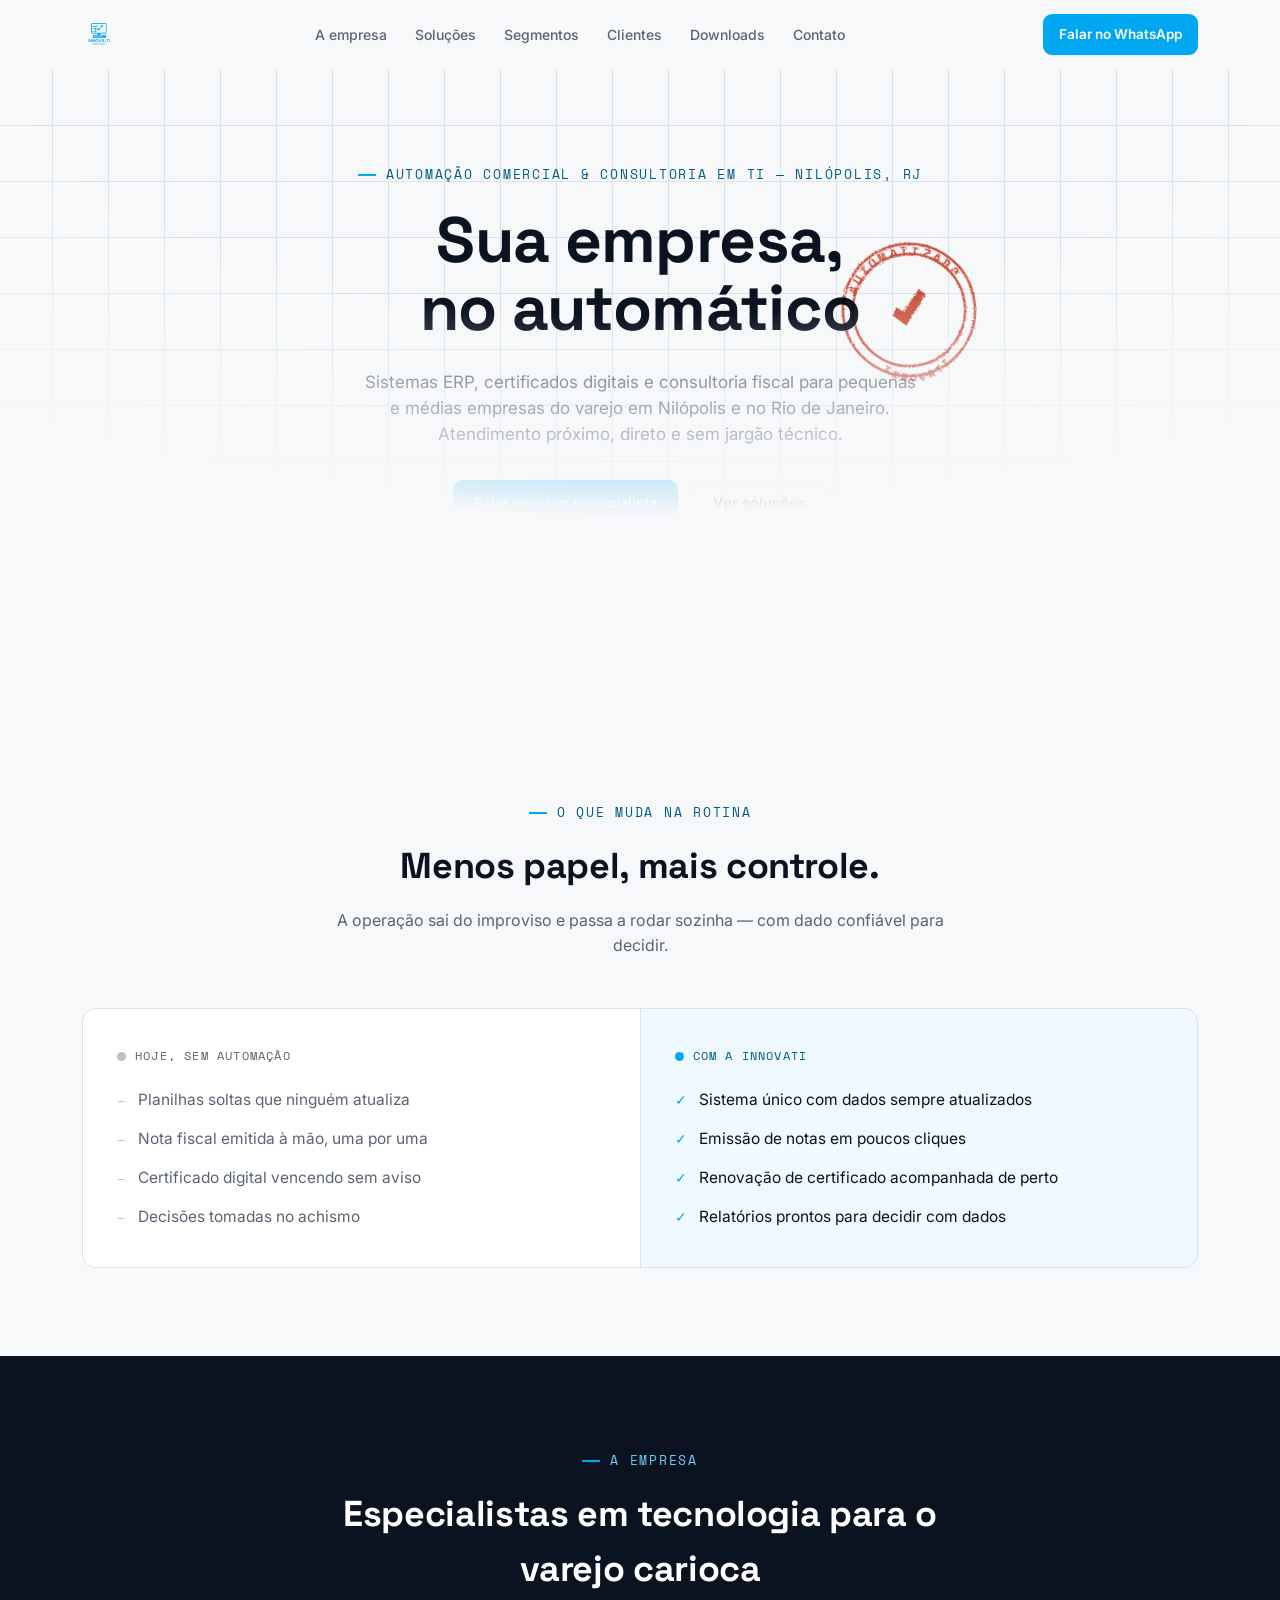
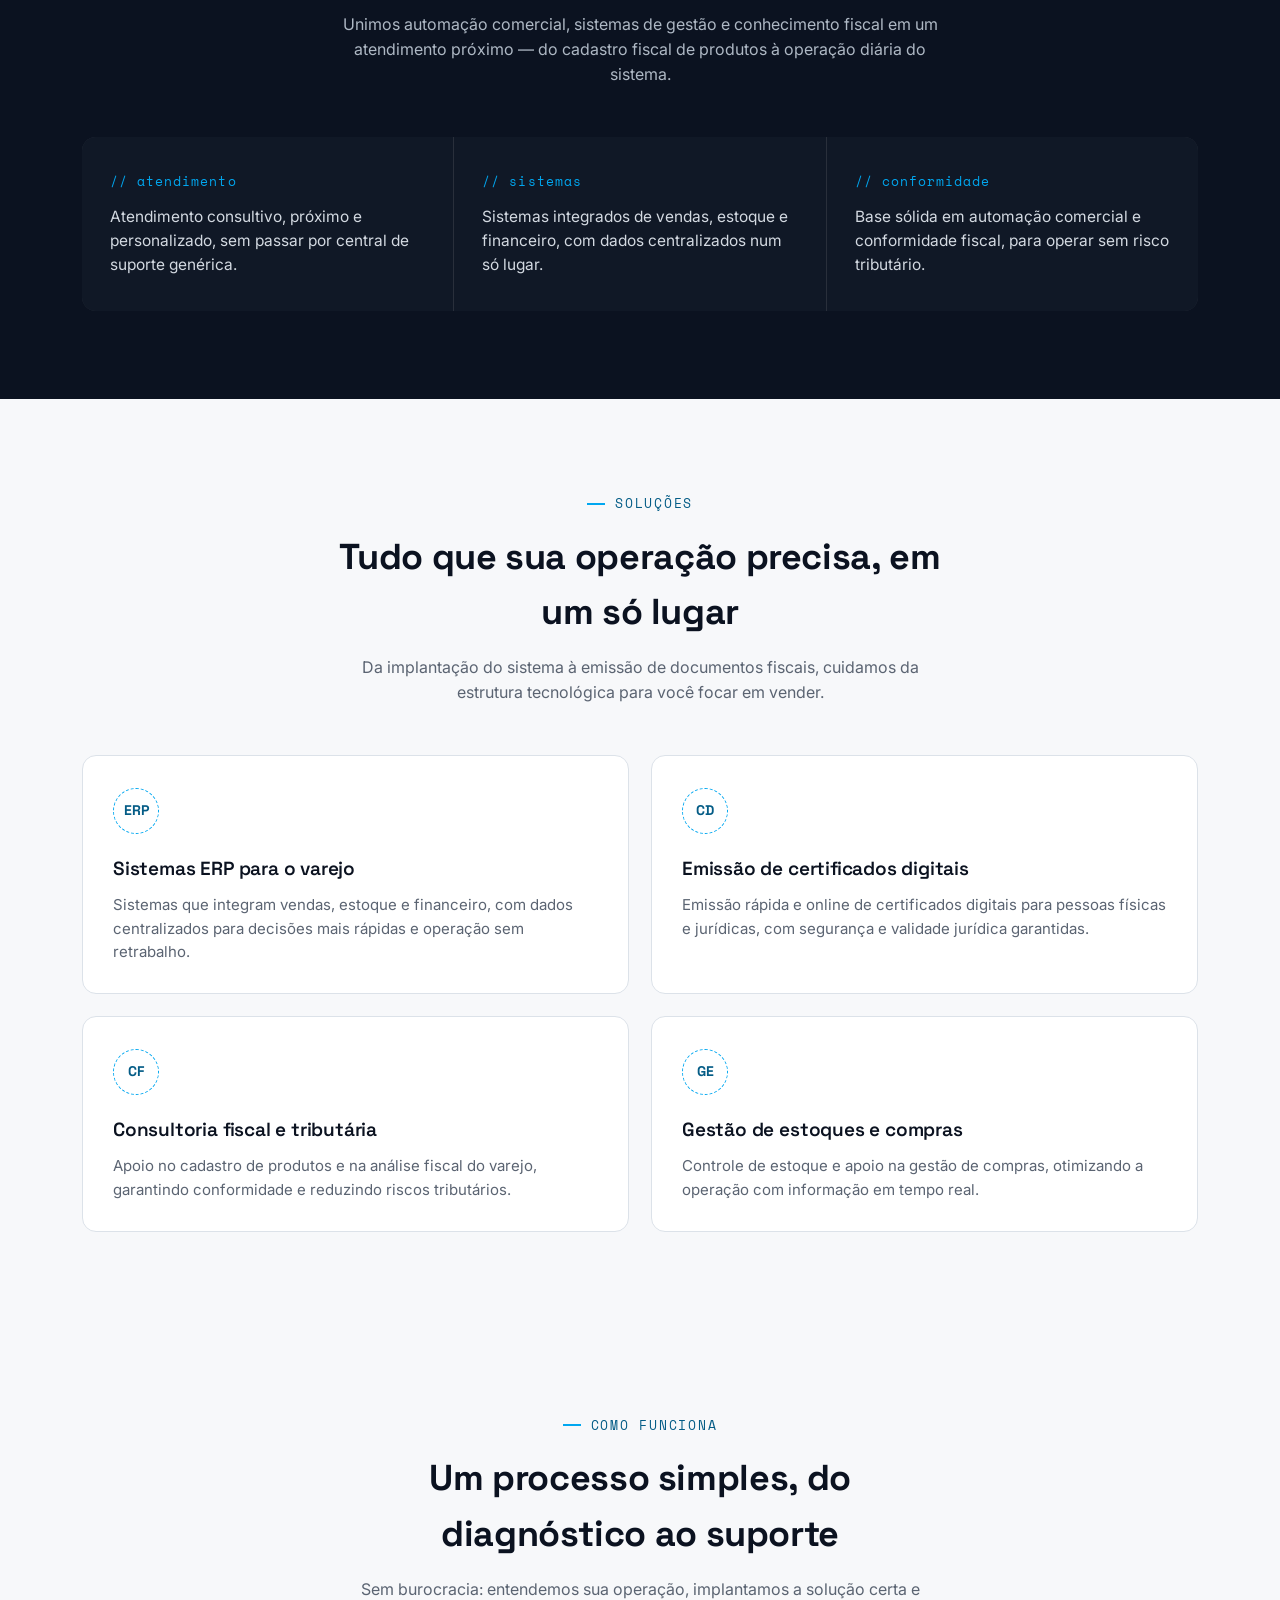
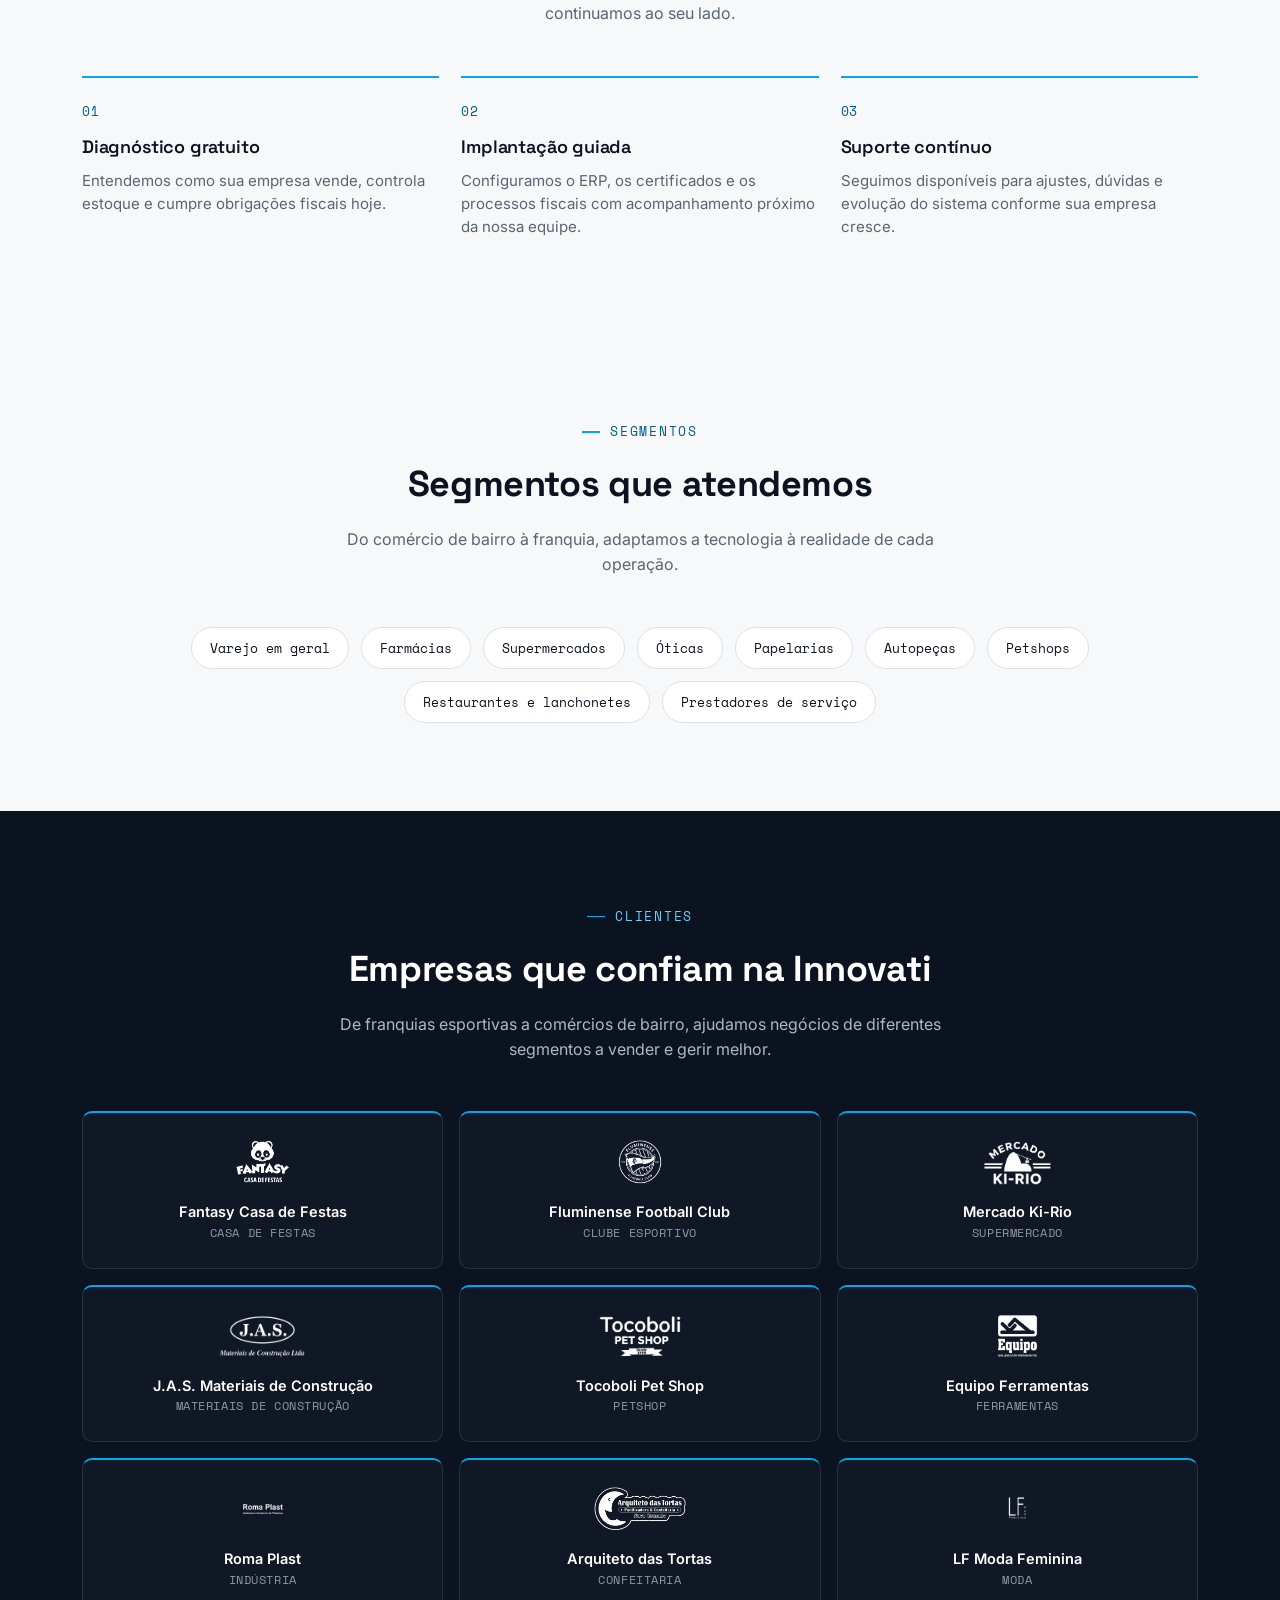
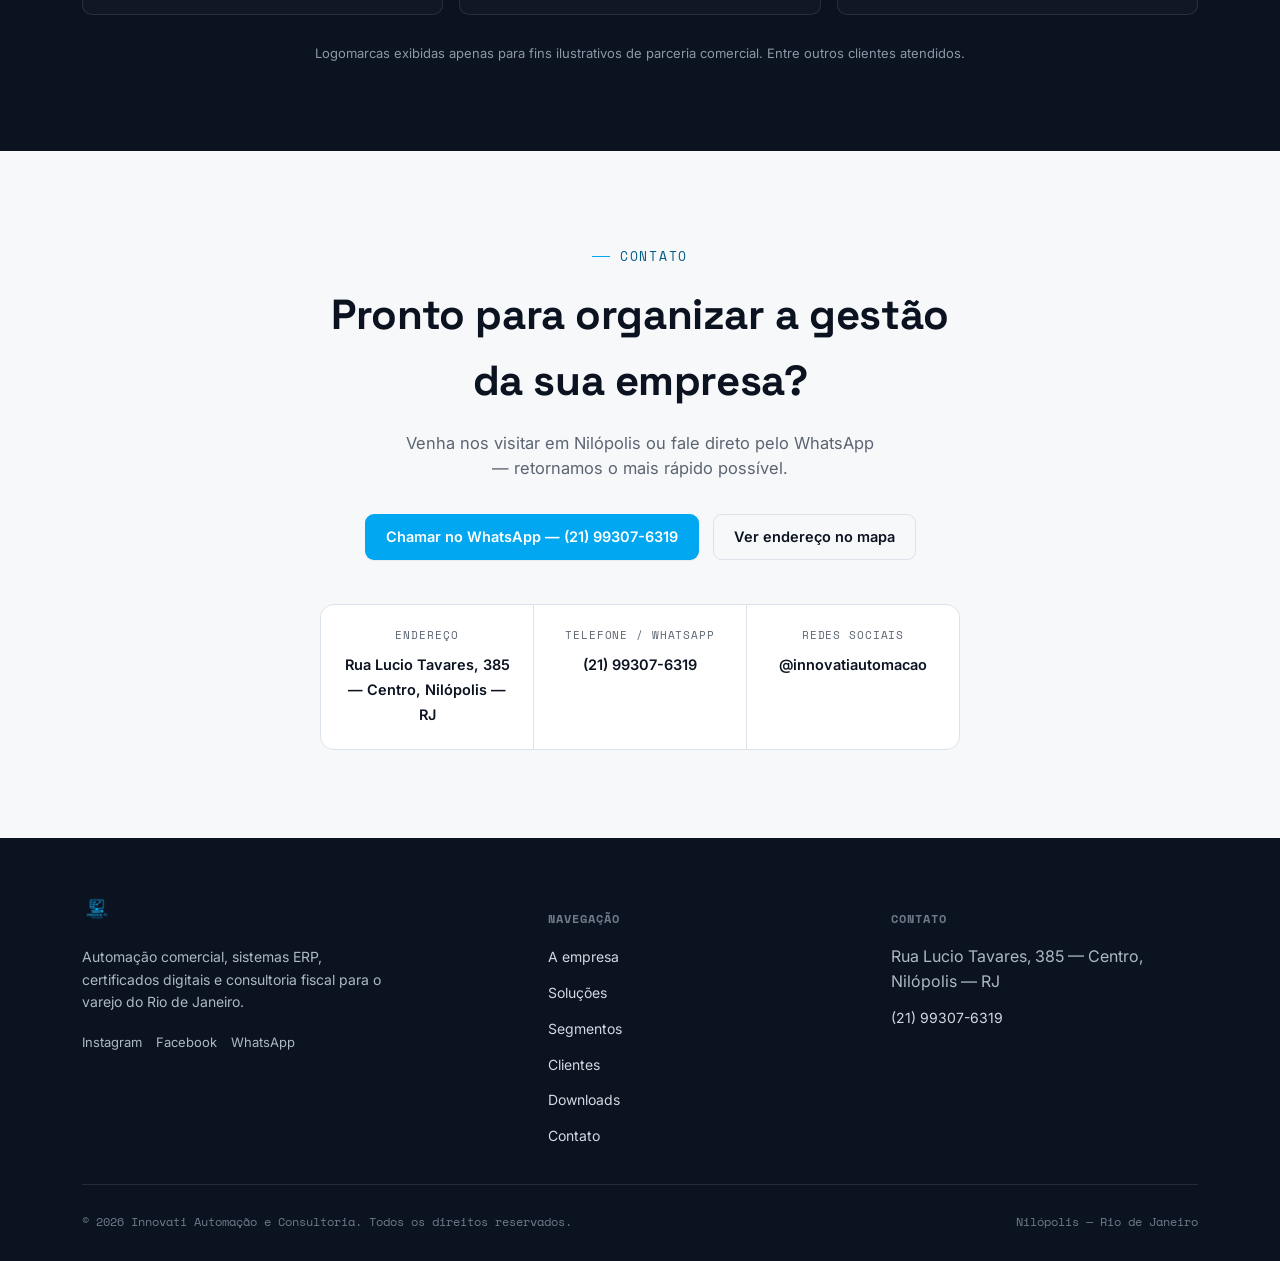
==== index.html @ 5d640987 "Upload inicial" ====
<!DOCTYPE html>
<html lang="pt-BR">
<head>
<meta charset="UTF-8">
<meta name="viewport" content="width=device-width, initial-scale=1.0">
<title>Innovati Automação | ERP, Certificado Digital e Consultoria em Nilópolis, RJ</title>
<meta name="description" content="Implantação de sistemas ERP, emissão de certificados digitais e consultoria fiscal e de estoque para pequenas e médias empresas do varejo no Rio de Janeiro.">
<meta name="theme-color" content="#01A7F0">
<link rel="preconnect" href="https://fonts.googleapis.com">
<link rel="preconnect" href="https://fonts.gstatic.com" crossorigin>
<link href="https://fonts.googleapis.com/css2?family=Space+Grotesk:wght@500;600;700&family=Inter:wght@400;500;600&family=Space+Mono:wght@400;700&display=swap" rel="stylesheet">
<link rel="stylesheet" href="css/styles.css">
</head>
<body>

<header class="nav" id="siteNav">
  <div class="nav-inner">
    <a href="#inicio" class="brand-logo" aria-label="Innovati Automação — início">
      <img src="assets/img/logo-innovati.png" alt="Innovati Automação">
    </a>
    <nav class="nav-links" aria-label="Navegação principal">
      <a href="#empresa">A empresa</a>
      <a href="#solucoes">Soluções</a>
      <a href="#segmentos">Segmentos</a>
      <a href="#clientes">Clientes</a>
      <a href="downloads.html">Downloads</a>
      <a href="#contato">Contato</a>
    </nav>
    <a class="btn btn-primary btn-sm" href="https://wa.me/5521993076319" target="_blank" rel="noopener">Falar no WhatsApp</a>
  </div>
</header>

<section class="hero" id="inicio">
  <div class="wrap hero-inner">
    <div class="hero-content">
      <span class="eyebrow">Automação comercial &amp; consultoria em TI — Nilópolis, RJ</span>
      <h1>Sua empresa,<br><span class="stamped">no automático<span class="stamp" aria-hidden="true">
        <svg viewBox="0 0 150 150" xmlns="http://www.w3.org/2000/svg">
          <defs>
            <filter id="inkTexture" x="-20%" y="-20%" width="140%" height="140%">
              <feTurbulence type="fractalNoise" baseFrequency="0.9" numOctaves="2" result="noise"/>
              <feDisplacementMap in="SourceGraphic" in2="noise" scale="3.2"/>
            </filter>
          </defs>
          <g filter="url(#inkTexture)" fill="none" stroke="#C6432E" stroke-width="2.4">
            <circle cx="75" cy="75" r="66"/>
            <circle cx="75" cy="75" r="56"/>
          </g>
          <g filter="url(#inkTexture)" fill="#C6432E" stroke="none">
            <path d="M58 78 l12 12 l24 -28 l-6 -6 l-19 20 l-6 -6 z"/>
          </g>
          <defs>
            <path id="topArc" d="M 20 75 A 55 55 0 0 1 130 75"/>
            <path id="bottomArc" d="M 28 100 A 47 47 0 0 0 122 100"/>
          </defs>
          <text font-family="'Space Mono', monospace" font-size="12.5" font-weight="700" letter-spacing="2.5" fill="#C6432E" filter="url(#inkTexture)">
            <textPath href="#topArc" startOffset="50%" text-anchor="middle">AUTOMATIZADO</textPath>
          </text>
          <text font-family="'Space Mono', monospace" font-size="10.5" font-weight="700" letter-spacing="3" fill="#C6432E" filter="url(#inkTexture)">
            <textPath href="#bottomArc" startOffset="50%" text-anchor="middle">INNOVATI</textPath>
          </text>
        </svg>
      </span></span></h1>
      <p class="lede">Sistemas ERP, certificados digitais e consultoria fiscal para pequenas e médias empresas do varejo em Nilópolis e no Rio de Janeiro. Atendimento próximo, direto e sem jargão técnico.</p>
      <div class="hero-ctas">
        <a class="btn btn-primary" href="https://wa.me/5521993076319" target="_blank" rel="noopener">Falar com um especialista</a>
        <a class="btn btn-ghost" href="#solucoes">Ver soluções</a>
      </div>
      <div class="hero-stat"><b>+10 anos</b> de experiência no varejo carioca</div>
    </div>
  </div>
</section>

<section id="comparativo">
  <div class="wrap">
    <div class="section-head">
      <span class="eyebrow">O que muda na rotina</span>
      <h2>Menos papel, mais controle.</h2>
      <p>A operação sai do improviso e passa a rodar sozinha — com dado confiável para decidir.</p>
    </div>
    <div class="compare">
      <div class="compare-col antes">
        <div class="compare-label"><span class="swatch"></span>Hoje, sem automação</div>
        <ul>
          <li><span class="mark">–</span>Planilhas soltas que ninguém atualiza</li>
          <li><span class="mark">–</span>Nota fiscal emitida à mão, uma por uma</li>
          <li><span class="mark">–</span>Certificado digital vencendo sem aviso</li>
          <li><span class="mark">–</span>Decisões tomadas no achismo</li>
        </ul>
      </div>
      <div class="compare-col depois">
        <div class="compare-label"><span class="swatch"></span>Com a Innovati</div>
        <ul>
          <li><span class="mark">✓</span>Sistema único com dados sempre atualizados</li>
          <li><span class="mark">✓</span>Emissão de notas em poucos cliques</li>
          <li><span class="mark">✓</span>Renovação de certificado acompanhada de perto</li>
          <li><span class="mark">✓</span>Relatórios prontos para decidir com dados</li>
        </ul>
      </div>
    </div>
  </div>
</section>

<section class="dark-section" id="empresa">
  <div class="wrap">
    <div class="section-head">
      <span class="eyebrow on-dark">A empresa</span>
      <h2>Especialistas em tecnologia para o varejo carioca</h2>
      <p>Unimos automação comercial, sistemas de gestão e conhecimento fiscal em um atendimento próximo — do cadastro fiscal de produtos à operação diária do sistema.</p>
    </div>
    <div class="empresa-grid">
      <div class="empresa-item">
        <span class="glyph">// atendimento</span>
        <p>Atendimento consultivo, próximo e personalizado, sem passar por central de suporte genérica.</p>
      </div>
      <div class="empresa-item">
        <span class="glyph">// sistemas</span>
        <p>Sistemas integrados de vendas, estoque e financeiro, com dados centralizados num só lugar.</p>
      </div>
      <div class="empresa-item">
        <span class="glyph">// conformidade</span>
        <p>Base sólida em automação comercial e conformidade fiscal, para operar sem risco tributário.</p>
      </div>
    </div>
  </div>
</section>

<section id="solucoes">
  <div class="wrap">
    <div class="section-head">
      <span class="eyebrow">Soluções</span>
      <h2>Tudo que sua operação precisa, em um só lugar</h2>
      <p>Da implantação do sistema à emissão de documentos fiscais, cuidamos da estrutura tecnológica para você focar em vender.</p>
    </div>
    <div class="services-grid">
      <div class="service-card">
        <div class="seal">ERP</div>
        <h3>Sistemas ERP para o varejo</h3>
        <p>Sistemas que integram vendas, estoque e financeiro, com dados centralizados para decisões mais rápidas e operação sem retrabalho.</p>
      </div>
      <div class="service-card">
        <div class="seal">CD</div>
        <h3>Emissão de certificados digitais</h3>
        <p>Emissão rápida e online de certificados digitais para pessoas físicas e jurídicas, com segurança e validade jurídica garantidas.</p>
      </div>
      <div class="service-card">
        <div class="seal">CF</div>
        <h3>Consultoria fiscal e tributária</h3>
        <p>Apoio no cadastro de produtos e na análise fiscal do varejo, garantindo conformidade e reduzindo riscos tributários.</p>
      </div>
      <div class="service-card">
        <div class="seal">GE</div>
        <h3>Gestão de estoques e compras</h3>
        <p>Controle de estoque e apoio na gestão de compras, otimizando a operação com informação em tempo real.</p>
      </div>
    </div>
  </div>
</section>

<section id="como-funciona">
  <div class="wrap">
    <div class="section-head">
      <span class="eyebrow">Como funciona</span>
      <h2>Um processo simples, do diagnóstico ao suporte</h2>
      <p>Sem burocracia: entendemos sua operação, implantamos a solução certa e continuamos ao seu lado.</p>
    </div>
    <div class="steps">
      <div class="step">
        <span class="num">01</span>
        <h3>Diagnóstico gratuito</h3>
        <p>Entendemos como sua empresa vende, controla estoque e cumpre obrigações fiscais hoje.</p>
      </div>
      <div class="step">
        <span class="num">02</span>
        <h3>Implantação guiada</h3>
        <p>Configuramos o ERP, os certificados e os processos fiscais com acompanhamento próximo da nossa equipe.</p>
      </div>
      <div class="step">
        <span class="num">03</span>
        <h3>Suporte contínuo</h3>
        <p>Seguimos disponíveis para ajustes, dúvidas e evolução do sistema conforme sua empresa cresce.</p>
      </div>
    </div>
  </div>
</section>

<section id="segmentos">
  <div class="wrap">
    <div class="section-head">
      <span class="eyebrow">Segmentos</span>
      <h2>Segmentos que atendemos</h2>
      <p>Do comércio de bairro à franquia, adaptamos a tecnologia à realidade de cada operação.</p>
    </div>
    <div class="pills">
      <span class="pill">Varejo em geral</span>
      <span class="pill">Farmácias</span>
      <span class="pill">Supermercados</span>
      <span class="pill">Óticas</span>
      <span class="pill">Papelarias</span>
      <span class="pill">Autopeças</span>
      <span class="pill">Petshops</span>
      <span class="pill">Restaurantes e lanchonetes</span>
      <span class="pill">Prestadores de serviço</span>
    </div>
  </div>
</section>

<section class="dark-section" id="clientes">
  <div class="wrap">
    <div class="section-head">
      <span class="eyebrow on-dark">Clientes</span>
      <h2>Empresas que confiam na Innovati</h2>
      <p>De franquias esportivas a comércios de bairro, ajudamos negócios de diferentes segmentos a vender e gerir melhor.</p>
    </div>
    <div class="clients-grid">
      <div class="client-card">
        <img src="assets/img/clients/fantasy.png" alt="Fantasy Casa de Festas">
        <div><div class="client-name">Fantasy Casa de Festas</div><div class="client-seg">Casa de festas</div></div>
      </div>
      <div class="client-card">
        <img src="assets/img/clients/fluminense.png" alt="Fluminense Football Club">
        <div><div class="client-name">Fluminense Football Club</div><div class="client-seg">Clube esportivo</div></div>
      </div>
      <div class="client-card">
        <img src="assets/img/clients/ki-rio.png" alt="Mercado Ki-Rio">
        <div><div class="client-name">Mercado Ki-Rio</div><div class="client-seg">Supermercado</div></div>
      </div>
      <div class="client-card">
        <img src="assets/img/clients/jas.png" alt="J.A.S. Materiais de Construção">
        <div><div class="client-name">J.A.S. Materiais de Construção</div><div class="client-seg">Materiais de construção</div></div>
      </div>
      <div class="client-card">
        <img src="assets/img/clients/tocoboli.png" alt="Tocoboli Pet Shop">
        <div><div class="client-name">Tocoboli Pet Shop</div><div class="client-seg">Petshop</div></div>
      </div>
      <div class="client-card">
        <img src="assets/img/clients/equipo.png" alt="Equipo Ferramentas">
        <div><div class="client-name">Equipo Ferramentas</div><div class="client-seg">Ferramentas</div></div>
      </div>
      <div class="client-card">
        <img src="assets/img/clients/romaplast.png" alt="Roma Plast">
        <div><div class="client-name">Roma Plast</div><div class="client-seg">Indústria</div></div>
      </div>
      <div class="client-card">
        <img src="assets/img/clients/arquiteto-das-tortas.png" alt="Arquiteto das Tortas">
        <div><div class="client-name">Arquiteto das Tortas</div><div class="client-seg">Confeitaria</div></div>
      </div>
      <div class="client-card">
        <img src="assets/img/clients/lf-moda.png" alt="LF Moda Feminina">
        <div><div class="client-name">LF Moda Feminina</div><div class="client-seg">Moda</div></div>
      </div>
    </div>
    <p class="clients-note">Logomarcas exibidas apenas para fins ilustrativos de parceria comercial. Entre outros clientes atendidos.</p>
  </div>
</section>

<section class="cta" id="contato">
  <div class="wrap">
    <span class="eyebrow">Contato</span>
    <h2>Pronto para organizar a gestão da sua empresa?</h2>
    <p class="lede">Venha nos visitar em Nilópolis ou fale direto pelo WhatsApp — retornamos o mais rápido possível.</p>
    <div class="cta-btns">
      <a class="btn btn-primary" href="https://wa.me/5521993076319" target="_blank" rel="noopener">Chamar no WhatsApp — (21) 99307-6319</a>
      <a class="btn btn-ghost" href="https://www.google.com/maps?q=Rua%20Lucio%20Tavares%2C%20385%20-%20Centro%2C%20Nil%C3%B3polis%20-%20RJ" target="_blank" rel="noopener">Ver endereço no mapa</a>
    </div>
    <div class="contact-details">
      <div class="contact-item">
        <span class="label">Endereço</span>
        <span class="value">Rua Lucio Tavares, 385 — Centro, Nilópolis — RJ</span>
      </div>
      <div class="contact-item">
        <span class="label">Telefone / WhatsApp</span>
        <a href="tel:+5521993076319">(21) 99307-6319</a>
      </div>
      <div class="contact-item">
        <span class="label">Redes sociais</span>
        <a href="https://www.instagram.com/innovatiautomacao" target="_blank" rel="noopener">@innovatiautomacao</a>
      </div>
    </div>
  </div>
</section>

<footer>
  <div class="wrap">
    <div class="footer-top">
      <div>
        <div class="brand-logo">
          <img src="assets/img/logo-innovati.png" alt="Innovati Automação">
        </div>
        <p class="footer-desc">Automação comercial, sistemas ERP, certificados digitais e consultoria fiscal para o varejo do Rio de Janeiro.</p>
        <div class="footer-social">
          <a href="https://www.instagram.com/innovatiautomacao" target="_blank" rel="noopener">Instagram</a>
          <a href="https://www.facebook.com/innovatiautomacao" target="_blank" rel="noopener">Facebook</a>
          <a href="https://wa.me/5521993076319" target="_blank" rel="noopener">WhatsApp</a>
        </div>
      </div>
      <div class="footer-col">
        <h4>Navegação</h4>
        <ul>
          <li><a href="#empresa">A empresa</a></li>
          <li><a href="#solucoes">Soluções</a></li>
          <li><a href="#segmentos">Segmentos</a></li>
          <li><a href="#clientes">Clientes</a></li>
          <li><a href="downloads.html">Downloads</a></li>
          <li><a href="#contato">Contato</a></li>
        </ul>
      </div>
      <div class="footer-col">
        <h4>Contato</h4>
        <ul>
          <li>Rua Lucio Tavares, 385 — Centro, Nilópolis — RJ</li>
          <li><a href="tel:+5521993076319">(21) 99307-6319</a></li>
        </ul>
      </div>
    </div>
    <div class="footer-bottom">
      <span>© 2026 Innovati Automação e Consultoria. Todos os direitos reservados.</span>
      <span>Nilópolis — Rio de Janeiro</span>
    </div>
  </div>
</footer>

<script src="js/main.js"></script>
</body>
</html>
---- css/styles.css ----
:root{
  --paper:#F7F8FA;
  --paper-2:#FFFFFF;
  --ink:#0B1220;
  --ink-2:#101826;
  --ink-soft:#5B6472;
  --brand:#01A7F0;
  --brand-deep:#045C86;
  --stamp:#C6432E;
  --line:#DCE2E9;
  --radius:14px;
  --maxw:1180px;
}

*{box-sizing:border-box;}
html{scroll-behavior:smooth;}
body{
  margin:0;
  background:var(--paper);
  color:var(--ink);
  font-family:'Inter',sans-serif;
  font-size:16px;
  line-height:1.55;
  -webkit-font-smoothing:antialiased;
}
h1,h2,h3{
  font-family:'Space Grotesk',sans-serif;
  margin:0;
  letter-spacing:-0.01em;
}
p{margin:0;}
a{color:inherit;}
img{max-width:100%;display:block;}
::selection{background:var(--brand);color:#fff;}

a:focus-visible,
button:focus-visible{
  outline:3px solid var(--brand);
  outline-offset:3px;
  border-radius:4px;
}

.wrap{
  max-width:var(--maxw);
  margin:0 auto;
  padding:0 32px;
}

.eyebrow{
  font-family:'Space Mono',monospace;
  font-size:12.5px;
  letter-spacing:0.14em;
  text-transform:uppercase;
  color:var(--brand-deep);
  display:inline-flex;
  align-items:center;
  gap:10px;
}
.eyebrow::before{
  content:"";
  width:18px;height:1.5px;
  background:var(--brand);
  display:inline-block;
}
.eyebrow.on-dark{color:#6FCBF2;}
.eyebrow.on-dark::before{background:var(--brand);}

/* ---------- NAV ---------- */
header.nav{
  position:sticky;
  top:0;
  z-index:50;
  background:rgba(247,248,250,0.7);
  backdrop-filter:blur(10px);
  -webkit-backdrop-filter:blur(10px);
  border-bottom:1px solid transparent;
  transition:border-color .25s ease, background .25s ease;
}
header.nav.scrolled{
  background:rgba(247,248,250,0.92);
  border-bottom-color:var(--line);
}
.nav-inner{
  max-width:var(--maxw);
  margin:0 auto;
  padding:14px 32px;
  display:flex;
  align-items:center;
  justify-content:space-between;
  gap:24px;
}
.brand-logo{
  display:inline-flex;
  align-items:center;
  flex:none;
}
.brand-logo img{height:34px;width:auto;}
.nav-links{
  display:flex;
  gap:28px;
  font-size:14px;
  font-weight:500;
  color:var(--ink-soft);
  flex-wrap:wrap;
}
.nav-links a{
  text-decoration:none;
  transition:color .15s ease;
  white-space:nowrap;
}
.nav-links a:hover, .nav-links a[aria-current="page"]{color:var(--brand-deep);}

.btn{
  font-family:'Inter',sans-serif;
  font-weight:600;
  font-size:14.5px;
  border-radius:9px;
  padding:11px 20px;
  border:1.5px solid transparent;
  cursor:pointer;
  text-decoration:none;
  display:inline-flex;
  align-items:center;
  gap:8px;
  transition:transform .15s ease, box-shadow .15s ease, background .15s ease;
  white-space:nowrap;
}
.btn-primary{
  background:var(--brand);
  color:#fff;
  box-shadow:0 1px 0 rgba(0,0,0,0.05);
}
.btn-primary:hover{background:var(--brand-deep);}
.btn-ghost{
  background:transparent;
  border-color:var(--line);
  color:var(--ink);
}
.btn-ghost:hover{border-color:var(--brand);}
.btn-ghost.on-dark{border-color:rgba(255,255,255,0.25);color:#fff;}
.btn-ghost.on-dark:hover{border-color:var(--brand);}
.btn-sm{padding:9px 15px;font-size:13.5px;}

@media (max-width:900px){
  .nav-links{display:none;}
}

/* ---------- HERO (home) ---------- */
.hero{
  position:relative;
  overflow:hidden;
  padding:88px 0 100px;
  background-image:
    linear-gradient(var(--line) 1px, transparent 1px),
    linear-gradient(90deg, var(--line) 1px, transparent 1px);
  background-size:56px 56px;
  background-position:center -1px;
  -webkit-mask-image:radial-gradient(ellipse 85% 70% at 50% 0%, #000 55%, transparent 100%);
  mask-image:radial-gradient(ellipse 85% 70% at 50% 0%, #000 55%, transparent 100%);
}
.hero-inner{
  -webkit-mask-image:none;
  mask-image:none;
}
.hero .wrap{position:relative;}

.hero-content{
  max-width:760px;
  margin:0 auto;
  text-align:center;
}
.hero h1{
  font-size:clamp(38px, 5.6vw, 64px);
  font-weight:700;
  line-height:1.06;
  margin-top:22px;
  position:relative;
  display:inline-block;
}
.hero h1 .stamped{position:relative; display:inline-block;}

.hero p.lede{
  max-width:560px;
  margin:26px auto 0;
  font-size:17px;
  color:var(--ink-soft);
}
.hero-ctas{
  margin-top:32px;
  display:flex;
  gap:14px;
  justify-content:center;
  flex-wrap:wrap;
}
.hero-stat{
  margin:34px auto 0;
  display:inline-flex;
  align-items:center;
  gap:10px;
  font-family:'Space Mono',monospace;
  font-size:12.5px;
  color:var(--ink-soft);
  border:1px solid var(--line);
  background:var(--paper-2);
  border-radius:999px;
  padding:8px 16px 8px 8px;
}
.hero-stat b{
  font-family:'Space Grotesk',sans-serif;
  font-size:14px;
  color:var(--brand-deep);
  background:#E7F6FE;
  border-radius:999px;
  padding:4px 10px;
}

/* stamp signature element */
.stamp{
  position:absolute;
  width:150px;
  height:150px;
  left:calc(100% - 26px);
  top:-40px;
  transform:rotate(-9deg) scale(1);
  pointer-events:none;
  mix-blend-mode:multiply;
  opacity:0.92;
  animation:stampFall .7s cubic-bezier(.2,1.4,.4,1) .5s both;
}
@keyframes stampFall{
  0%{opacity:0; transform:rotate(-9deg) scale(2.6) translateY(-30px);}
  70%{opacity:1;}
  100%{opacity:0.92; transform:rotate(-9deg) scale(1) translateY(0);}
}
.stamp svg{width:100%;height:100%;display:block;}

@media (max-width:720px){
  .stamp{
    width:106px;height:106px;
    left:auto; right:-4px; top:-22px;
  }
}

/* ---------- PAGE HERO (inner pages, e.g. downloads) ---------- */
.page-hero{
  position:relative;
  overflow:hidden;
  padding:64px 0 56px;
  text-align:center;
  background-image:
    linear-gradient(var(--line) 1px, transparent 1px),
    linear-gradient(90deg, var(--line) 1px, transparent 1px);
  background-size:56px 56px;
  background-position:center -1px;
  -webkit-mask-image:radial-gradient(ellipse 80% 100% at 50% 0%, #000 40%, transparent 100%);
  mask-image:radial-gradient(ellipse 80% 100% at 50% 0%, #000 40%, transparent 100%);
}
.page-hero .wrap{-webkit-mask-image:none; mask-image:none;}
.page-hero h1{
  font-size:clamp(32px,4.4vw,48px);
  font-weight:700;
  margin-top:16px;
}
.page-hero p.lede{
  max-width:560px;
  margin:18px auto 0;
  color:var(--ink-soft);
  font-size:16.5px;
}

/* ---------- SECTION SHELLS ---------- */
section{padding:88px 0;}
.section-head{
  max-width:620px;
  margin:0 auto 50px;
  text-align:center;
}
.section-head h2{
  font-size:clamp(27px,3.2vw,36px);
  font-weight:700;
  margin-top:16px;
}
.section-head p{
  color:var(--ink-soft);
  margin-top:14px;
  font-size:16px;
}

/* ---------- ANTES / DEPOIS ---------- */
.compare{
  display:grid;
  grid-template-columns:1fr 1fr;
  gap:1px;
  background:var(--line);
  border:1px solid var(--line);
  border-radius:var(--radius);
  overflow:hidden;
}
.compare-col{
  background:var(--paper-2);
  padding:38px 34px;
}
.compare-col.depois{background:#F0F9FF;}
.compare-label{
  font-family:'Space Mono',monospace;
  font-size:12px;
  letter-spacing:0.1em;
  text-transform:uppercase;
  display:flex;
  align-items:center;
  gap:9px;
  margin-bottom:22px;
}
.compare-col.antes .compare-label{color:var(--ink-soft);}
.compare-col.depois .compare-label{color:var(--brand-deep);}
.compare-label .swatch{
  width:9px;height:9px;border-radius:50%;
}
.compare-col.antes .swatch{background:#B8C0CC;}
.compare-col.depois .swatch{background:var(--brand);}

.compare ul{
  list-style:none;
  margin:0;padding:0;
  display:flex;
  flex-direction:column;
  gap:16px;
}
.compare li{
  display:flex;
  gap:12px;
  font-size:15.5px;
  line-height:1.5;
}
.compare-col.antes li{color:var(--ink-soft);}
.compare li .mark{
  flex:none;
  font-family:'Space Mono',monospace;
  font-size:14px;
  margin-top:1px;
}
.compare-col.antes .mark{color:#B8C0CC;}
.compare-col.depois .mark{color:var(--brand);}

@media (max-width:680px){
  .compare{grid-template-columns:1fr;}
}

/* ---------- SERVICES ---------- */
.services-grid{
  display:grid;
  grid-template-columns:repeat(2,1fr);
  gap:22px;
}
@media (max-width:780px){
  .services-grid{grid-template-columns:1fr;}
}
.service-card{
  position:relative;
  background:var(--paper-2);
  border:1px solid var(--line);
  border-radius:var(--radius);
  padding:32px 30px 30px;
  transition:transform .18s ease, border-color .18s ease, box-shadow .18s ease;
}
.service-card:hover{
  transform:translateY(-3px);
  border-color:var(--brand);
  box-shadow:0 14px 28px -18px rgba(1,167,240,0.35);
}
.seal{
  width:46px;height:46px;
  border-radius:50%;
  border:1.5px dashed var(--brand);
  display:flex;
  align-items:center;
  justify-content:center;
  font-family:'Space Grotesk',sans-serif;
  font-weight:700;
  font-size:14px;
  color:var(--brand-deep);
  margin-bottom:20px;
}
.service-card h3{
  font-size:19px;
  font-weight:600;
  margin-bottom:10px;
}
.service-card p{
  color:var(--ink-soft);
  font-size:15px;
}

/* ---------- DARK CARD GRIDS (empresa + clientes) ---------- */
.dark-section{
  background:var(--ink);
  color:#fff;
}
.dark-section .section-head h2{color:#fff;}
.dark-section .section-head p{color:#AEB8C4;}

.empresa-grid{
  display:grid;
  grid-template-columns:repeat(3,1fr);
  gap:1px;
  background:rgba(255,255,255,0.12);
  border-radius:var(--radius);
  overflow:hidden;
}
@media (max-width:780px){
  .empresa-grid{grid-template-columns:1fr;}
}
.empresa-item{
  background:var(--ink-2);
  padding:34px 28px;
}
.empresa-item .glyph{
  font-family:'Space Mono',monospace;
  color:var(--brand);
  font-size:13px;
  letter-spacing:0.08em;
  display:block;
  margin-bottom:14px;
}
.empresa-item p{
  font-size:15.5px;
  color:#D3D9E1;
}

/* ---------- COMO FUNCIONA ---------- */
.steps{
  display:grid;
  grid-template-columns:repeat(3,1fr);
  gap:22px;
}
@media (max-width:780px){
  .steps{grid-template-columns:1fr;}
}
.step{
  border-top:2px solid var(--brand);
  padding-top:20px;
}
.step .num{
  font-family:'Space Mono',monospace;
  font-size:13px;
  color:var(--brand-deep);
  letter-spacing:0.06em;
}
.step h3{
  font-size:18px;
  font-weight:600;
  margin:10px 0 8px;
}
.step p{
  font-size:15px;
  color:var(--ink-soft);
}

/* ---------- SEGMENTOS ---------- */
.pills{
  display:flex;
  flex-wrap:wrap;
  gap:12px;
  justify-content:center;
}
.pill{
  font-family:'Space Mono',monospace;
  font-size:13px;
  border:1px solid var(--line);
  background:var(--paper-2);
  color:var(--ink);
  padding:10px 18px;
  border-radius:999px;
}

/* ---------- CLIENTES (dark plaques — logos are white artwork) ---------- */
.clients-grid{
  display:grid;
  grid-template-columns:repeat(3,1fr);
  gap:16px;
}
@media (max-width:780px){
  .clients-grid{grid-template-columns:repeat(2,1fr);}
}
@media (max-width:480px){
  .clients-grid{grid-template-columns:1fr;}
}
.client-card{
  background:var(--ink-2);
  border:1px solid rgba(255,255,255,0.1);
  border-top:2px solid var(--brand);
  border-radius:10px;
  padding:26px 22px;
  display:flex;
  flex-direction:column;
  align-items:center;
  gap:16px;
  text-align:center;
  transition:transform .18s ease, border-color .18s ease;
}
.client-card:hover{
  transform:translateY(-2px);
  border-color:var(--brand);
}
.client-card img{
  height:46px;
  width:auto;
  max-width:150px;
  object-fit:contain;
}
.client-name{
  font-size:14.5px;
  font-weight:600;
  color:#fff;
}
.client-seg{
  font-family:'Space Mono',monospace;
  font-size:11.5px;
  color:#8D97A6;
  text-transform:uppercase;
  letter-spacing:0.05em;
}
.clients-note{
  text-align:center;
  margin-top:28px;
  font-size:13px;
  color:#8D97A6;
}

/* ---------- DOWNLOADS ---------- */
.downloads-grid{
  display:grid;
  grid-template-columns:repeat(3,1fr);
  gap:20px;
}
@media (max-width:780px){
  .downloads-grid{grid-template-columns:1fr;}
}
.download-card{
  background:var(--paper-2);
  border:1px solid var(--line);
  border-radius:var(--radius);
  padding:28px 26px;
  display:flex;
  flex-direction:column;
  gap:16px;
  transition:transform .18s ease, border-color .18s ease, box-shadow .18s ease;
}
.download-card:hover{
  transform:translateY(-3px);
  border-color:var(--brand);
  box-shadow:0 14px 28px -18px rgba(1,167,240,0.35);
}
.download-card .file-tag{
  font-family:'Space Mono',monospace;
  font-size:11px;
  letter-spacing:0.08em;
  text-transform:uppercase;
  color:var(--brand-deep);
  background:#E7F6FE;
  border-radius:6px;
  padding:4px 9px;
  align-self:flex-start;
}
.download-card h3{font-size:18px;font-weight:600;}
.download-card p{font-size:14.5px;color:var(--ink-soft);flex:1;}
.downloads-note{
  margin-top:30px;
  font-size:14px;
  color:var(--ink-soft);
  text-align:center;
}
.downloads-note a{color:var(--brand-deep);font-weight:600;text-decoration:none;}
.downloads-note a:hover{text-decoration:underline;}

/* ---------- CONTACT / CTA ---------- */
.cta{text-align:center;}
.cta h2{
  font-size:clamp(28px,3.8vw,42px);
  font-weight:700;
  max-width:640px;
  margin:16px auto 0;
}
.cta p.lede{
  max-width:480px;
  margin:18px auto 0;
  color:var(--ink-soft);
  font-size:16.5px;
}
.cta-btns{
  margin-top:32px;
  display:flex;
  gap:14px;
  justify-content:center;
  flex-wrap:wrap;
}
.contact-details{
  margin:44px auto 0;
  max-width:640px;
  display:grid;
  grid-template-columns:repeat(3,1fr);
  gap:1px;
  background:var(--line);
  border:1px solid var(--line);
  border-radius:var(--radius);
  overflow:hidden;
}
@media (max-width:640px){
  .contact-details{grid-template-columns:1fr;}
}
.contact-item{
  background:var(--paper-2);
  padding:22px 18px;
  text-align:center;
}
.contact-item .label{
  font-family:'Space Mono',monospace;
  font-size:11px;
  letter-spacing:0.08em;
  text-transform:uppercase;
  color:var(--ink-soft);
  display:block;
  margin-bottom:8px;
}
.contact-item a, .contact-item span.value{
  font-size:14.5px;
  font-weight:600;
  text-decoration:none;
}
.contact-item a:hover{color:var(--brand-deep);}

/* ---------- FOOTER ---------- */
footer{
  background:var(--ink);
  color:#AEB8C4;
  padding:56px 0 30px;
}
.footer-top{
  display:grid;
  grid-template-columns:1.4fr 1fr 1fr;
  gap:36px;
  padding-bottom:36px;
  border-bottom:1px solid rgba(255,255,255,0.1);
}
@media (max-width:780px){
  .footer-top{grid-template-columns:1fr;}
}
footer .brand-logo img{height:30px;}
.footer-desc{
  margin-top:16px;
  font-size:14px;
  max-width:320px;
  line-height:1.6;
}
.footer-social{
  margin-top:18px;
  display:flex;
  gap:14px;
  font-size:13px;
}
.footer-social a{text-decoration:none;color:#AEB8C4;}
.footer-social a:hover{color:var(--brand);}
.footer-col h4{
  font-family:'Space Mono',monospace;
  font-size:12px;
  letter-spacing:0.08em;
  text-transform:uppercase;
  color:#6E7A8A;
  margin-bottom:16px;
}
.footer-col ul{list-style:none;margin:0;padding:0;display:flex;flex-direction:column;gap:11px;}
.footer-col a{text-decoration:none;font-size:14px;color:#D3D9E1;}
.footer-col a:hover{color:var(--brand);}
.footer-bottom{
  margin-top:28px;
  display:flex;
  justify-content:space-between;
  flex-wrap:wrap;
  gap:10px;
  font-family:'Space Mono',monospace;
  font-size:11.5px;
  color:#6E7A8A;
}

@media (prefers-reduced-motion: reduce){
  html{scroll-behavior:auto;}
  .stamp{animation:none; opacity:0.92; transform:rotate(-9deg) scale(1);}
  .service-card, .client-card, .download-card{transition:none;}
}
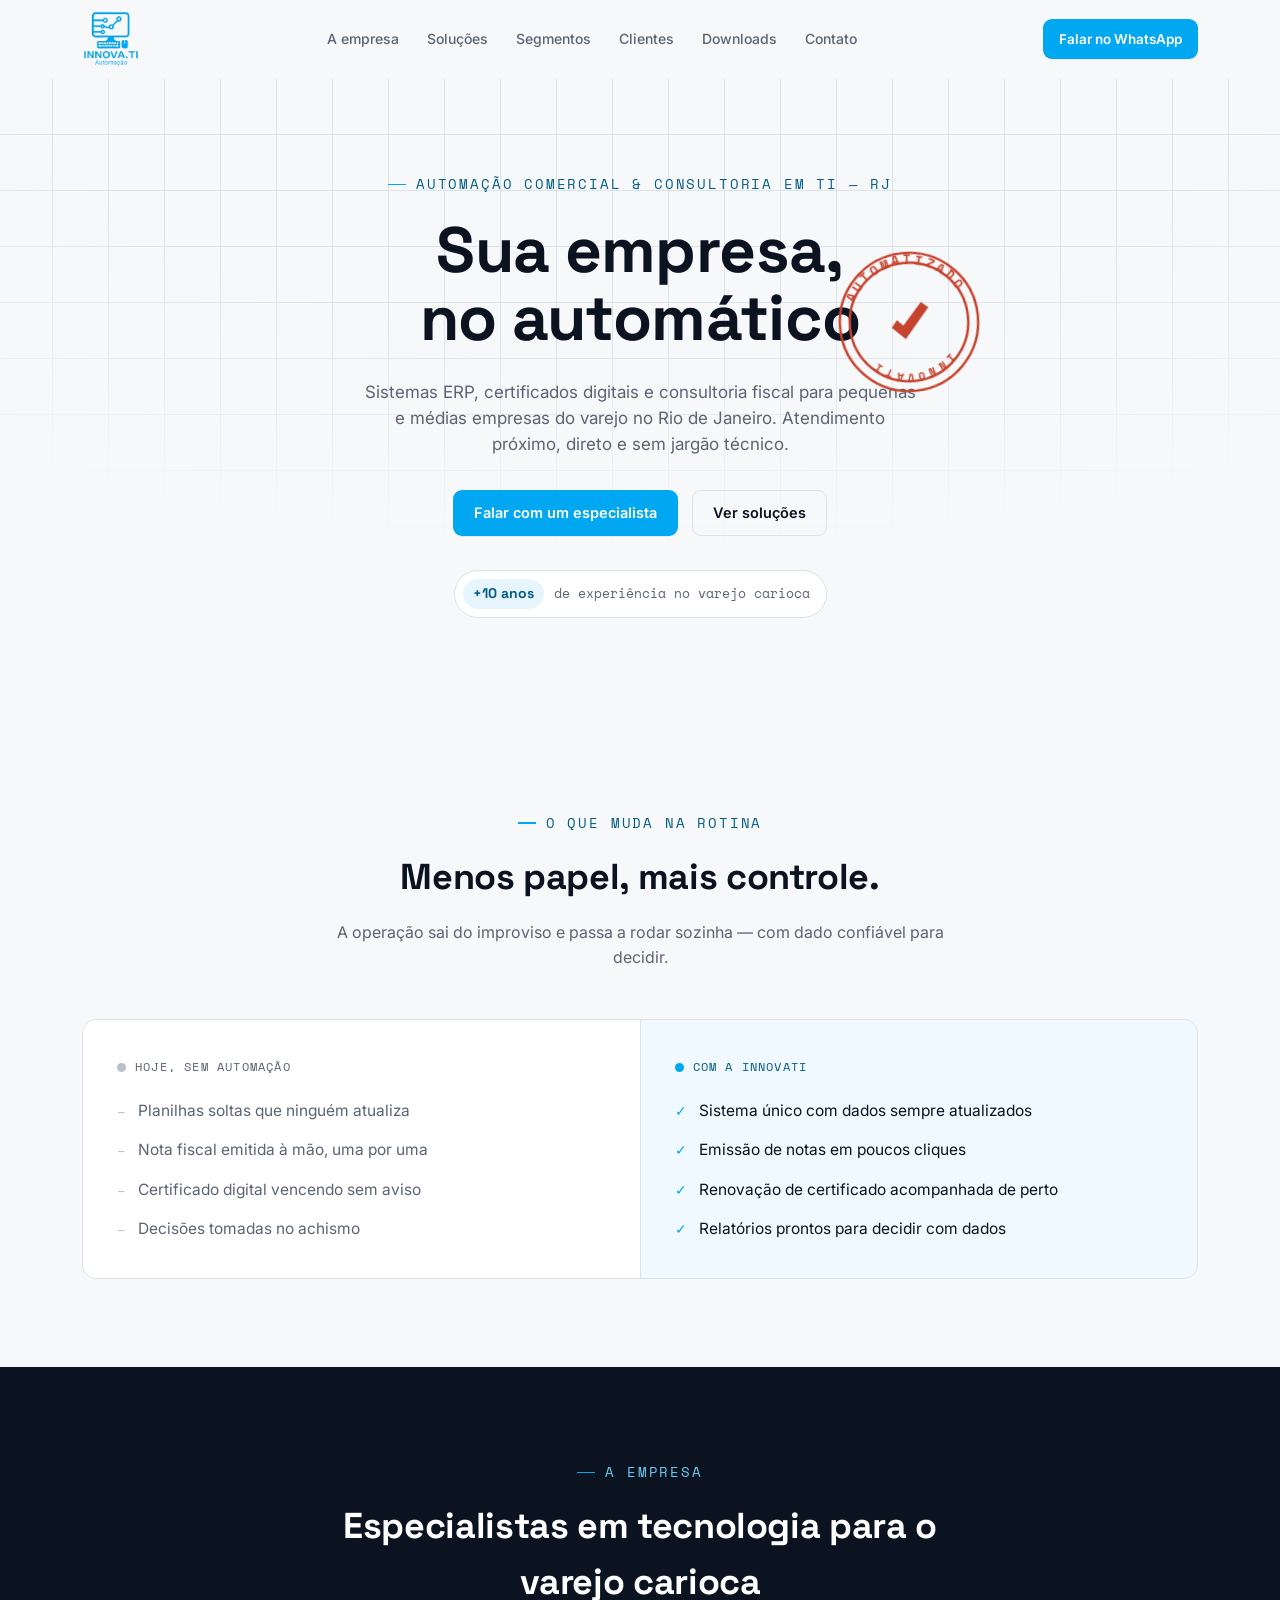
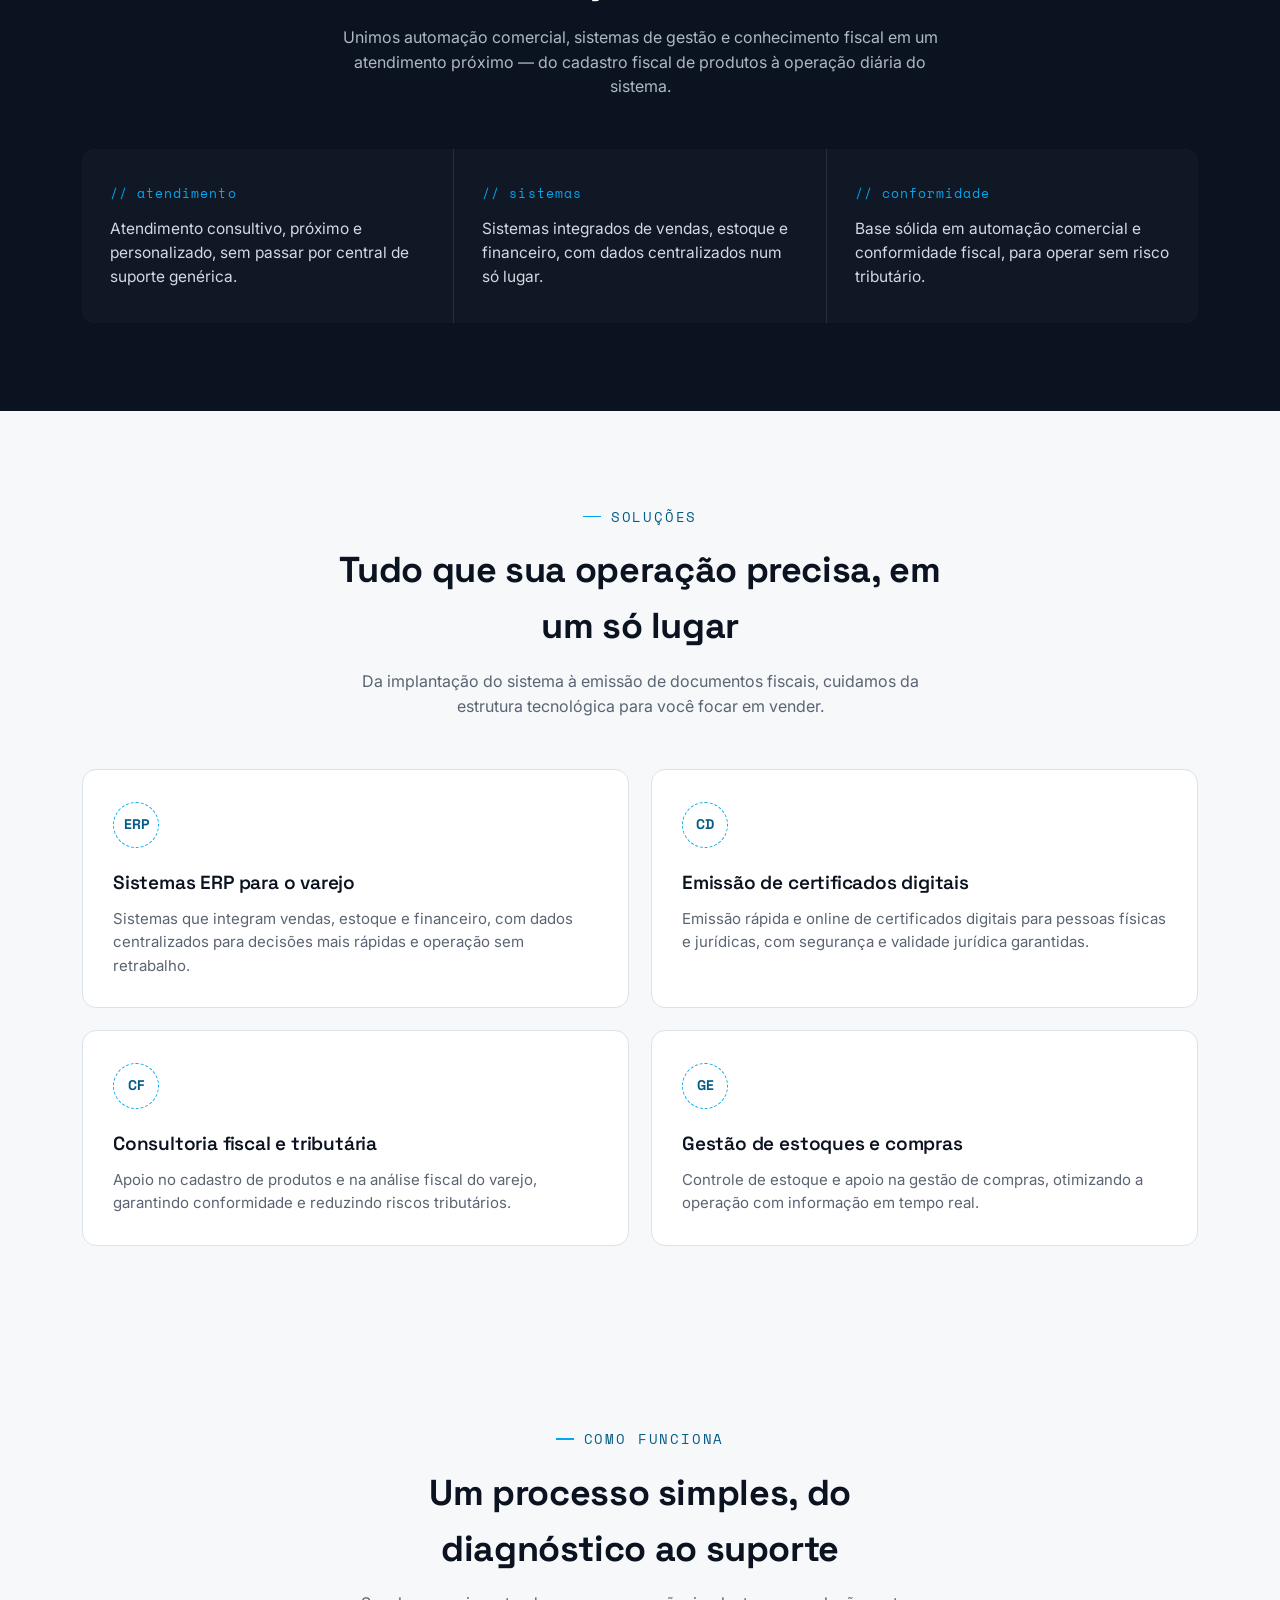
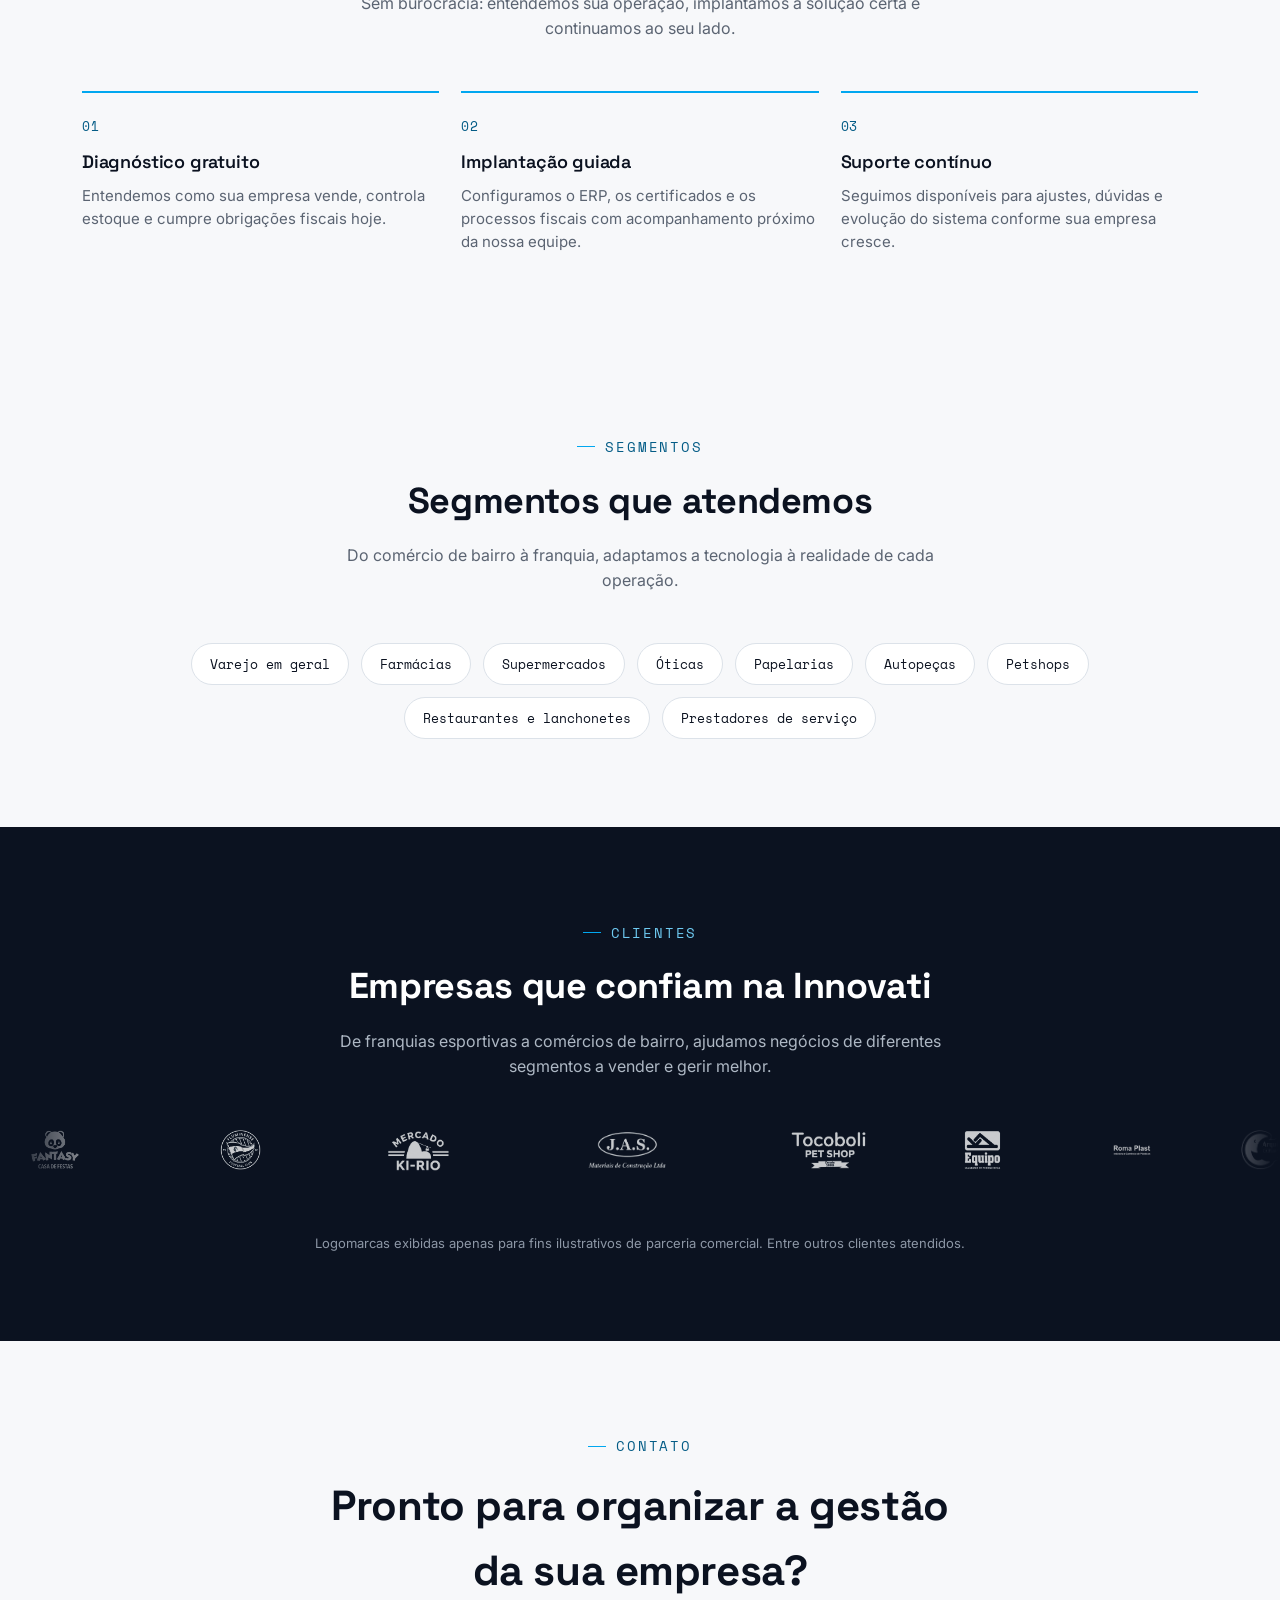
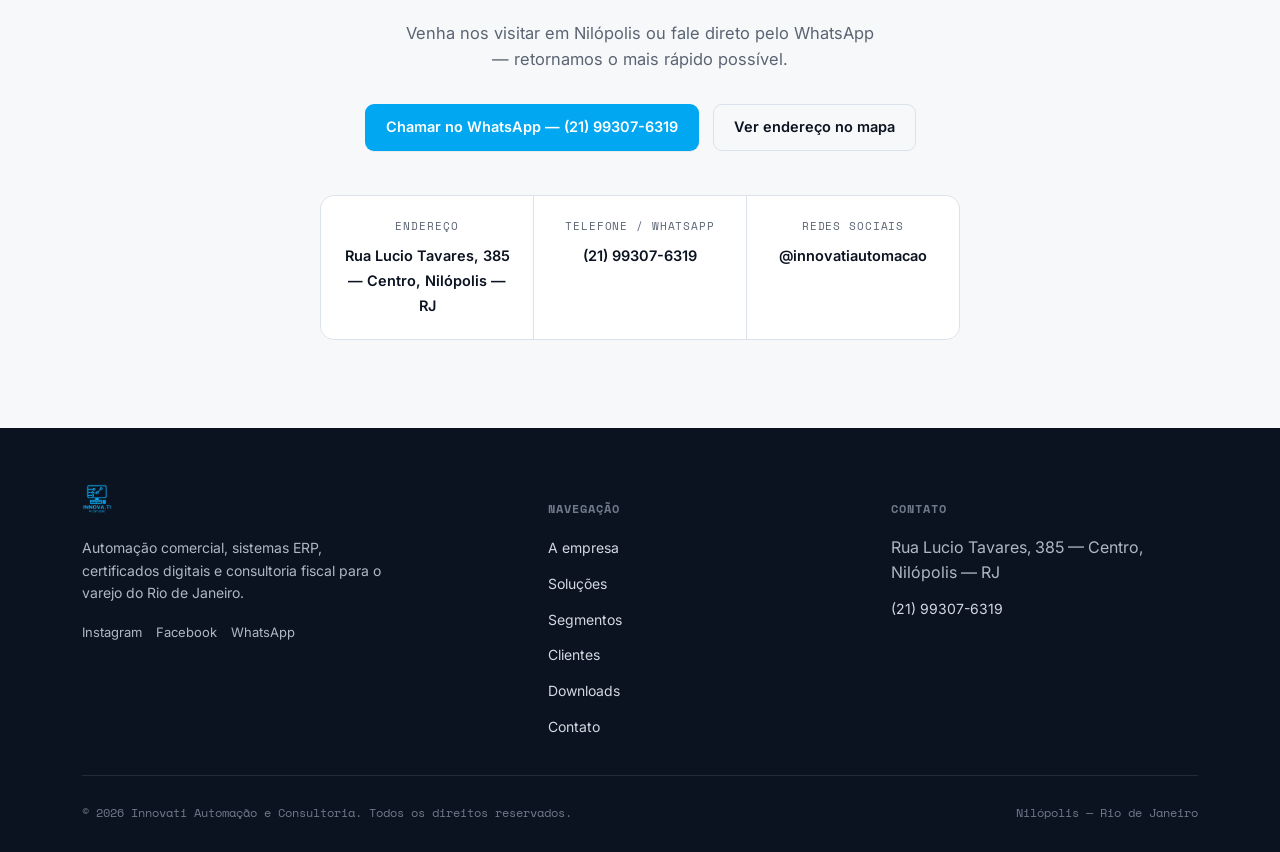
==== commit 38d23e80: "Correções visuais e add carrossel de clientes" ====
--- a/index.html
+++ b/index.html
@@ -31,37 +31,29 @@
 </header>
 
 <section class="hero" id="inicio">
-  <div class="wrap hero-inner">
+  <div class="wrap">
     <div class="hero-content">
-      <span class="eyebrow">Automação comercial &amp; consultoria em TI — Nilópolis, RJ</span>
+      <span class="eyebrow">Automação comercial &amp; consultoria em TI — RJ</span>
       <h1>Sua empresa,<br><span class="stamped">no automático<span class="stamp" aria-hidden="true">
-        <svg viewBox="0 0 150 150" xmlns="http://www.w3.org/2000/svg">
+        <svg viewBox="0 0 160 160" xmlns="http://www.w3.org/2000/svg">
+          <g fill="none" stroke="#C6432E" stroke-width="2.5">
+            <circle cx="80" cy="80" r="70"/>
+            <circle cx="80" cy="80" r="60"/>
+          </g>
+          <path fill="#C6432E" stroke="none" d="M62 84 l13 13 l26 -30 l-7 -6 l-20 22 l-6 -6 z"/>
           <defs>
-            <filter id="inkTexture" x="-20%" y="-20%" width="140%" height="140%">
-              <feTurbulence type="fractalNoise" baseFrequency="0.9" numOctaves="2" result="noise"/>
-              <feDisplacementMap in="SourceGraphic" in2="noise" scale="3.2"/>
-            </filter>
+            <path id="topArc" d="M 21 80 A 59 59 0 0 1 139 80"/>
+            <path id="bottomArc" d="M 132 80 A 52 52 0 0 1 28 80"/>
           </defs>
-          <g filter="url(#inkTexture)" fill="none" stroke="#C6432E" stroke-width="2.4">
-            <circle cx="75" cy="75" r="66"/>
-            <circle cx="75" cy="75" r="56"/>
-          </g>
-          <g filter="url(#inkTexture)" fill="#C6432E" stroke="none">
-            <path d="M58 78 l12 12 l24 -28 l-6 -6 l-19 20 l-6 -6 z"/>
-          </g>
-          <defs>
-            <path id="topArc" d="M 20 75 A 55 55 0 0 1 130 75"/>
-            <path id="bottomArc" d="M 28 100 A 47 47 0 0 0 122 100"/>
-          </defs>
-          <text font-family="'Space Mono', monospace" font-size="12.5" font-weight="700" letter-spacing="2.5" fill="#C6432E" filter="url(#inkTexture)">
+          <text font-family="'Space Mono', monospace" font-size="13" font-weight="700" letter-spacing="3" fill="#C6432E">
             <textPath href="#topArc" startOffset="50%" text-anchor="middle">AUTOMATIZADO</textPath>
           </text>
-          <text font-family="'Space Mono', monospace" font-size="10.5" font-weight="700" letter-spacing="3" fill="#C6432E" filter="url(#inkTexture)">
+          <text font-family="'Space Mono', monospace" font-size="11" font-weight="700" letter-spacing="3.5" fill="#C6432E">
             <textPath href="#bottomArc" startOffset="50%" text-anchor="middle">INNOVATI</textPath>
           </text>
         </svg>
       </span></span></h1>
-      <p class="lede">Sistemas ERP, certificados digitais e consultoria fiscal para pequenas e médias empresas do varejo em Nilópolis e no Rio de Janeiro. Atendimento próximo, direto e sem jargão técnico.</p>
+      <p class="lede">Sistemas ERP, certificados digitais e consultoria fiscal para pequenas e médias empresas do varejo no Rio de Janeiro. Atendimento próximo, direto e sem jargão técnico.</p>
       <div class="hero-ctas">
         <a class="btn btn-primary" href="https://wa.me/5521993076319" target="_blank" rel="noopener">Falar com um especialista</a>
         <a class="btn btn-ghost" href="#solucoes">Ver soluções</a>
@@ -212,44 +204,31 @@
       <h2>Empresas que confiam na Innovati</h2>
       <p>De franquias esportivas a comércios de bairro, ajudamos negócios de diferentes segmentos a vender e gerir melhor.</p>
     </div>
-    <div class="clients-grid">
-      <div class="client-card">
-        <img src="assets/img/clients/fantasy.png" alt="Fantasy Casa de Festas">
-        <div><div class="client-name">Fantasy Casa de Festas</div><div class="client-seg">Casa de festas</div></div>
-      </div>
-      <div class="client-card">
-        <img src="assets/img/clients/fluminense.png" alt="Fluminense Football Club">
-        <div><div class="client-name">Fluminense Football Club</div><div class="client-seg">Clube esportivo</div></div>
-      </div>
-      <div class="client-card">
-        <img src="assets/img/clients/ki-rio.png" alt="Mercado Ki-Rio">
-        <div><div class="client-name">Mercado Ki-Rio</div><div class="client-seg">Supermercado</div></div>
-      </div>
-      <div class="client-card">
-        <img src="assets/img/clients/jas.png" alt="J.A.S. Materiais de Construção">
-        <div><div class="client-name">J.A.S. Materiais de Construção</div><div class="client-seg">Materiais de construção</div></div>
-      </div>
-      <div class="client-card">
-        <img src="assets/img/clients/tocoboli.png" alt="Tocoboli Pet Shop">
-        <div><div class="client-name">Tocoboli Pet Shop</div><div class="client-seg">Petshop</div></div>
-      </div>
-      <div class="client-card">
-        <img src="assets/img/clients/equipo.png" alt="Equipo Ferramentas">
-        <div><div class="client-name">Equipo Ferramentas</div><div class="client-seg">Ferramentas</div></div>
-      </div>
-      <div class="client-card">
-        <img src="assets/img/clients/romaplast.png" alt="Roma Plast">
-        <div><div class="client-name">Roma Plast</div><div class="client-seg">Indústria</div></div>
-      </div>
-      <div class="client-card">
-        <img src="assets/img/clients/arquiteto-das-tortas.png" alt="Arquiteto das Tortas">
-        <div><div class="client-name">Arquiteto das Tortas</div><div class="client-seg">Confeitaria</div></div>
-      </div>
-      <div class="client-card">
-        <img src="assets/img/clients/lf-moda.png" alt="LF Moda Feminina">
-        <div><div class="client-name">LF Moda Feminina</div><div class="client-seg">Moda</div></div>
-      </div>
-    </div>
+  </div>
+  <div class="clients-marquee" style="margin-top:8px;">
+    <div class="clients-track">
+      <div class="client-logo"><img src="assets/img/clients/fantasy.png" alt="Fantasy Casa de Festas"><span class="client-seg">Casa de festas</span></div>
+      <div class="client-logo"><img src="assets/img/clients/fluminense.png" alt="Fluminense Football Club"><span class="client-seg">Clube esportivo</span></div>
+      <div class="client-logo"><img src="assets/img/clients/ki-rio.png" alt="Mercado Ki-Rio"><span class="client-seg">Supermercado</span></div>
+      <div class="client-logo"><img src="assets/img/clients/jas.png" alt="J.A.S. Materiais de Construção"><span class="client-seg">Materiais de construção</span></div>
+      <div class="client-logo"><img src="assets/img/clients/tocoboli.png" alt="Tocoboli Pet Shop"><span class="client-seg">Petshop</span></div>
+      <div class="client-logo"><img src="assets/img/clients/equipo.png" alt="Equipo Ferramentas"><span class="client-seg">Ferramentas</span></div>
+      <div class="client-logo"><img src="assets/img/clients/romaplast.png" alt="Roma Plast"><span class="client-seg">Indústria</span></div>
+      <div class="client-logo"><img src="assets/img/clients/arquiteto-das-tortas.png" alt="Arquiteto das Tortas"><span class="client-seg">Confeitaria</span></div>
+      <div class="client-logo"><img src="assets/img/clients/lf-moda.png" alt="LF Moda Feminina"><span class="client-seg">Moda</span></div>
+      <!-- duplicado para o loop contínuo -->
+      <div class="client-logo" aria-hidden="true"><img src="assets/img/clients/fantasy.png" alt=""><span class="client-seg">Casa de festas</span></div>
+      <div class="client-logo" aria-hidden="true"><img src="assets/img/clients/fluminense.png" alt=""><span class="client-seg">Clube esportivo</span></div>
+      <div class="client-logo" aria-hidden="true"><img src="assets/img/clients/ki-rio.png" alt=""><span class="client-seg">Supermercado</span></div>
+      <div class="client-logo" aria-hidden="true"><img src="assets/img/clients/jas.png" alt=""><span class="client-seg">Materiais de construção</span></div>
+      <div class="client-logo" aria-hidden="true"><img src="assets/img/clients/tocoboli.png" alt=""><span class="client-seg">Petshop</span></div>
+      <div class="client-logo" aria-hidden="true"><img src="assets/img/clients/equipo.png" alt=""><span class="client-seg">Ferramentas</span></div>
+      <div class="client-logo" aria-hidden="true"><img src="assets/img/clients/romaplast.png" alt=""><span class="client-seg">Indústria</span></div>
+      <div class="client-logo" aria-hidden="true"><img src="assets/img/clients/arquiteto-das-tortas.png" alt=""><span class="client-seg">Confeitaria</span></div>
+      <div class="client-logo" aria-hidden="true"><img src="assets/img/clients/lf-moda.png" alt=""><span class="client-seg">Moda</span></div>
+    </div>
+  </div>
+  <div class="wrap">
     <p class="clients-note">Logomarcas exibidas apenas para fins ilustrativos de parceria comercial. Entre outros clientes atendidos.</p>
   </div>
 </section>
--- a/css/styles.css
+++ b/css/styles.css
@@ -48,8 +48,8 @@
 
 .eyebrow{
   font-family:'Space Mono',monospace;
-  font-size:12.5px;
-  letter-spacing:0.14em;
+  font-size:14px;
+  letter-spacing:0.13em;
   text-transform:uppercase;
   color:var(--brand-deep);
   display:inline-flex;
@@ -83,7 +83,7 @@
 .nav-inner{
   max-width:var(--maxw);
   margin:0 auto;
-  padding:14px 32px;
+  padding:10px 32px;
   display:flex;
   align-items:center;
   justify-content:space-between;
@@ -94,7 +94,10 @@
   align-items:center;
   flex:none;
 }
-.brand-logo img{height:34px;width:auto;}
+.brand-logo img{height:58px;width:auto;}
+@media (max-width:520px){
+  .brand-logo img{height:46px;}
+}
 .nav-links{
   display:flex;
   gap:28px;
@@ -150,19 +153,21 @@
   position:relative;
   overflow:hidden;
   padding:88px 0 100px;
+}
+.hero::before{
+  content:"";
+  position:absolute;
+  inset:0;
   background-image:
     linear-gradient(var(--line) 1px, transparent 1px),
     linear-gradient(90deg, var(--line) 1px, transparent 1px);
   background-size:56px 56px;
   background-position:center -1px;
-  -webkit-mask-image:radial-gradient(ellipse 85% 70% at 50% 0%, #000 55%, transparent 100%);
-  mask-image:radial-gradient(ellipse 85% 70% at 50% 0%, #000 55%, transparent 100%);
-}
-.hero-inner{
-  -webkit-mask-image:none;
-  mask-image:none;
-}
-.hero .wrap{position:relative;}
+  -webkit-mask-image:radial-gradient(ellipse 85% 75% at 50% 0%, #000 55%, transparent 100%);
+  mask-image:radial-gradient(ellipse 85% 75% at 50% 0%, #000 55%, transparent 100%);
+  pointer-events:none;
+}
+.hero .wrap{position:relative; z-index:1;}
 
 .hero-content{
   max-width:760px;
@@ -217,27 +222,26 @@
 /* stamp signature element */
 .stamp{
   position:absolute;
-  width:150px;
-  height:150px;
-  left:calc(100% - 26px);
-  top:-40px;
-  transform:rotate(-9deg) scale(1);
+  width:158px;
+  height:158px;
+  left:calc(100% - 30px);
+  top:-42px;
+  transform:rotate(-6deg) scale(1);
   pointer-events:none;
-  mix-blend-mode:multiply;
-  opacity:0.92;
+  opacity:1;
   animation:stampFall .7s cubic-bezier(.2,1.4,.4,1) .5s both;
 }
 @keyframes stampFall{
-  0%{opacity:0; transform:rotate(-9deg) scale(2.6) translateY(-30px);}
+  0%{opacity:0; transform:rotate(-6deg) scale(2.6) translateY(-30px);}
   70%{opacity:1;}
-  100%{opacity:0.92; transform:rotate(-9deg) scale(1) translateY(0);}
-}
-.stamp svg{width:100%;height:100%;display:block;}
+  100%{opacity:1; transform:rotate(-6deg) scale(1) translateY(0);}
+}
+.stamp svg{width:100%;height:100%;display:block;shape-rendering:geometricPrecision;}
 
 @media (max-width:720px){
   .stamp{
-    width:106px;height:106px;
-    left:auto; right:-4px; top:-22px;
+    width:112px;height:112px;
+    left:auto; right:-4px; top:-24px;
   }
 }
 
@@ -247,6 +251,11 @@
   overflow:hidden;
   padding:64px 0 56px;
   text-align:center;
+}
+.page-hero::before{
+  content:"";
+  position:absolute;
+  inset:0;
   background-image:
     linear-gradient(var(--line) 1px, transparent 1px),
     linear-gradient(90deg, var(--line) 1px, transparent 1px);
@@ -254,8 +263,9 @@
   background-position:center -1px;
   -webkit-mask-image:radial-gradient(ellipse 80% 100% at 50% 0%, #000 40%, transparent 100%);
   mask-image:radial-gradient(ellipse 80% 100% at 50% 0%, #000 40%, transparent 100%);
-}
-.page-hero .wrap{-webkit-mask-image:none; mask-image:none;}
+  pointer-events:none;
+}
+.page-hero .wrap{position:relative; z-index:1;}
 .page-hero h1{
   font-size:clamp(32px,4.4vw,48px);
   font-weight:700;
@@ -473,58 +483,63 @@
   border-radius:999px;
 }
 
-/* ---------- CLIENTES (dark plaques — logos are white artwork) ---------- */
-.clients-grid{
-  display:grid;
-  grid-template-columns:repeat(3,1fr);
-  gap:16px;
-}
-@media (max-width:780px){
-  .clients-grid{grid-template-columns:repeat(2,1fr);}
-}
-@media (max-width:480px){
-  .clients-grid{grid-template-columns:1fr;}
-}
-.client-card{
-  background:var(--ink-2);
-  border:1px solid rgba(255,255,255,0.1);
-  border-top:2px solid var(--brand);
-  border-radius:10px;
-  padding:26px 22px;
+/* ---------- CLIENTES (carrossel, sem molduras — logos são artes brancas) ---------- */
+.clients-marquee{
+  overflow:hidden;
+  -webkit-mask-image:linear-gradient(90deg, transparent 0%, #000 10%, #000 90%, transparent 100%);
+  mask-image:linear-gradient(90deg, transparent 0%, #000 10%, #000 90%, transparent 100%);
+}
+.clients-track{
+  display:flex;
+  align-items:center;
+  width:max-content;
+  gap:72px;
+  animation:clientsMarquee 34s linear infinite;
+}
+.clients-marquee:hover .clients-track{animation-play-state:paused;}
+.client-logo{
+  flex:none;
   display:flex;
   flex-direction:column;
   align-items:center;
-  gap:16px;
-  text-align:center;
-  transition:transform .18s ease, border-color .18s ease;
-}
-.client-card:hover{
-  transform:translateY(-2px);
-  border-color:var(--brand);
-}
-.client-card img{
-  height:46px;
+  gap:10px;
+}
+.client-logo img{
+  height:42px;
   width:auto;
   max-width:150px;
   object-fit:contain;
-}
-.client-name{
-  font-size:14.5px;
-  font-weight:600;
-  color:#fff;
-}
-.client-seg{
-  font-family:'Space Mono',monospace;
-  font-size:11.5px;
-  color:#8D97A6;
+  opacity:0.78;
+  transition:opacity .2s ease, transform .2s ease;
+}
+.client-logo:hover img{
+  opacity:1;
+  transform:translateY(-2px);
+}
+.client-logo .client-seg{
+  font-family:'Space Mono',monospace;
+  font-size:10.5px;
+  letter-spacing:0.08em;
   text-transform:uppercase;
-  letter-spacing:0.05em;
+  color:#6E7A8A;
+  opacity:0;
+  transition:opacity .2s ease;
+}
+.client-logo:hover .client-seg{opacity:1;}
+@keyframes clientsMarquee{
+  from{transform:translateX(0);}
+  to{transform:translateX(-50%);}
 }
 .clients-note{
   text-align:center;
-  margin-top:28px;
+  margin-top:36px;
   font-size:13px;
   color:#8D97A6;
+}
+
+@media (prefers-reduced-motion: reduce){
+  .clients-track{animation:none; flex-wrap:wrap; justify-content:center; width:auto;}
+  .clients-marquee{mask-image:none; -webkit-mask-image:none;}
 }
 
 /* ---------- DOWNLOADS ---------- */
@@ -684,6 +699,6 @@
 
 @media (prefers-reduced-motion: reduce){
   html{scroll-behavior:auto;}
-  .stamp{animation:none; opacity:0.92; transform:rotate(-9deg) scale(1);}
-  .service-card, .client-card, .download-card{transition:none;}
-}
+  .stamp{animation:none; opacity:1; transform:rotate(-6deg) scale(1);}
+  .service-card, .client-logo img, .download-card{transition:none;}
+}
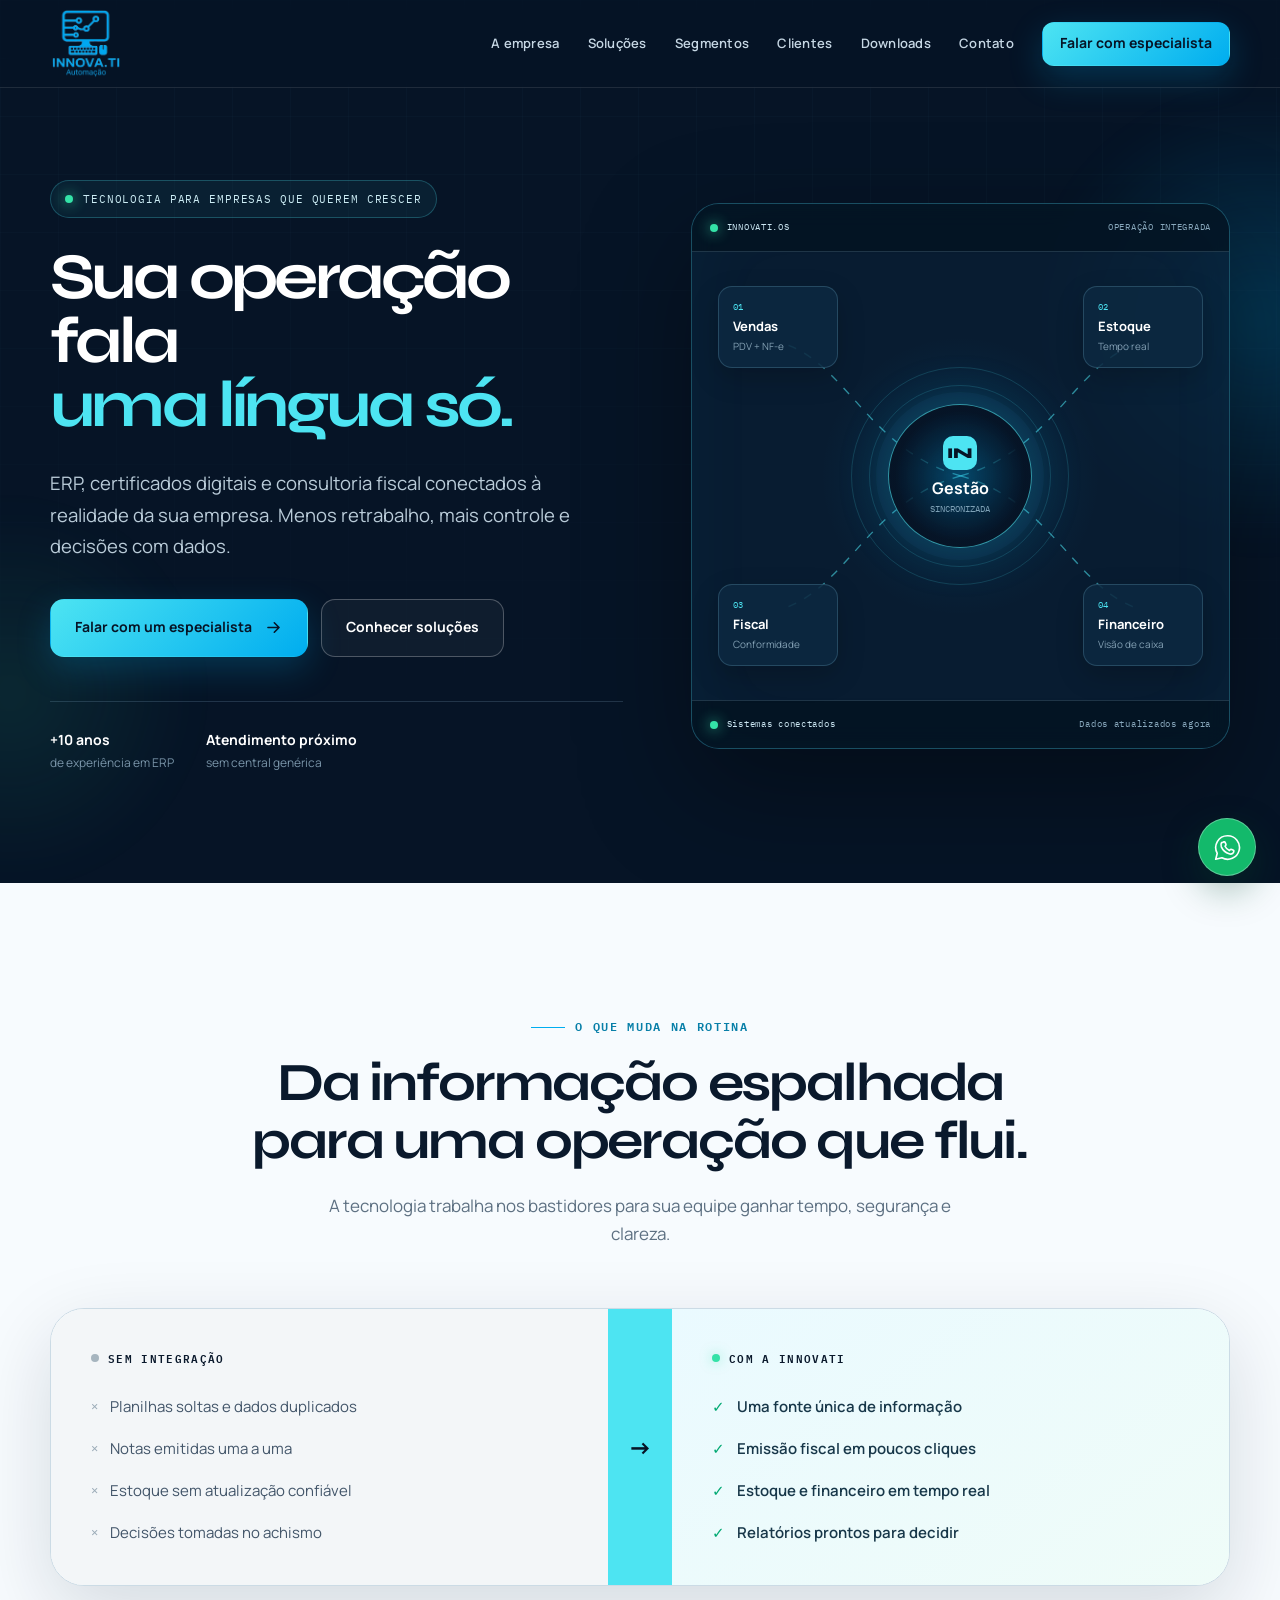
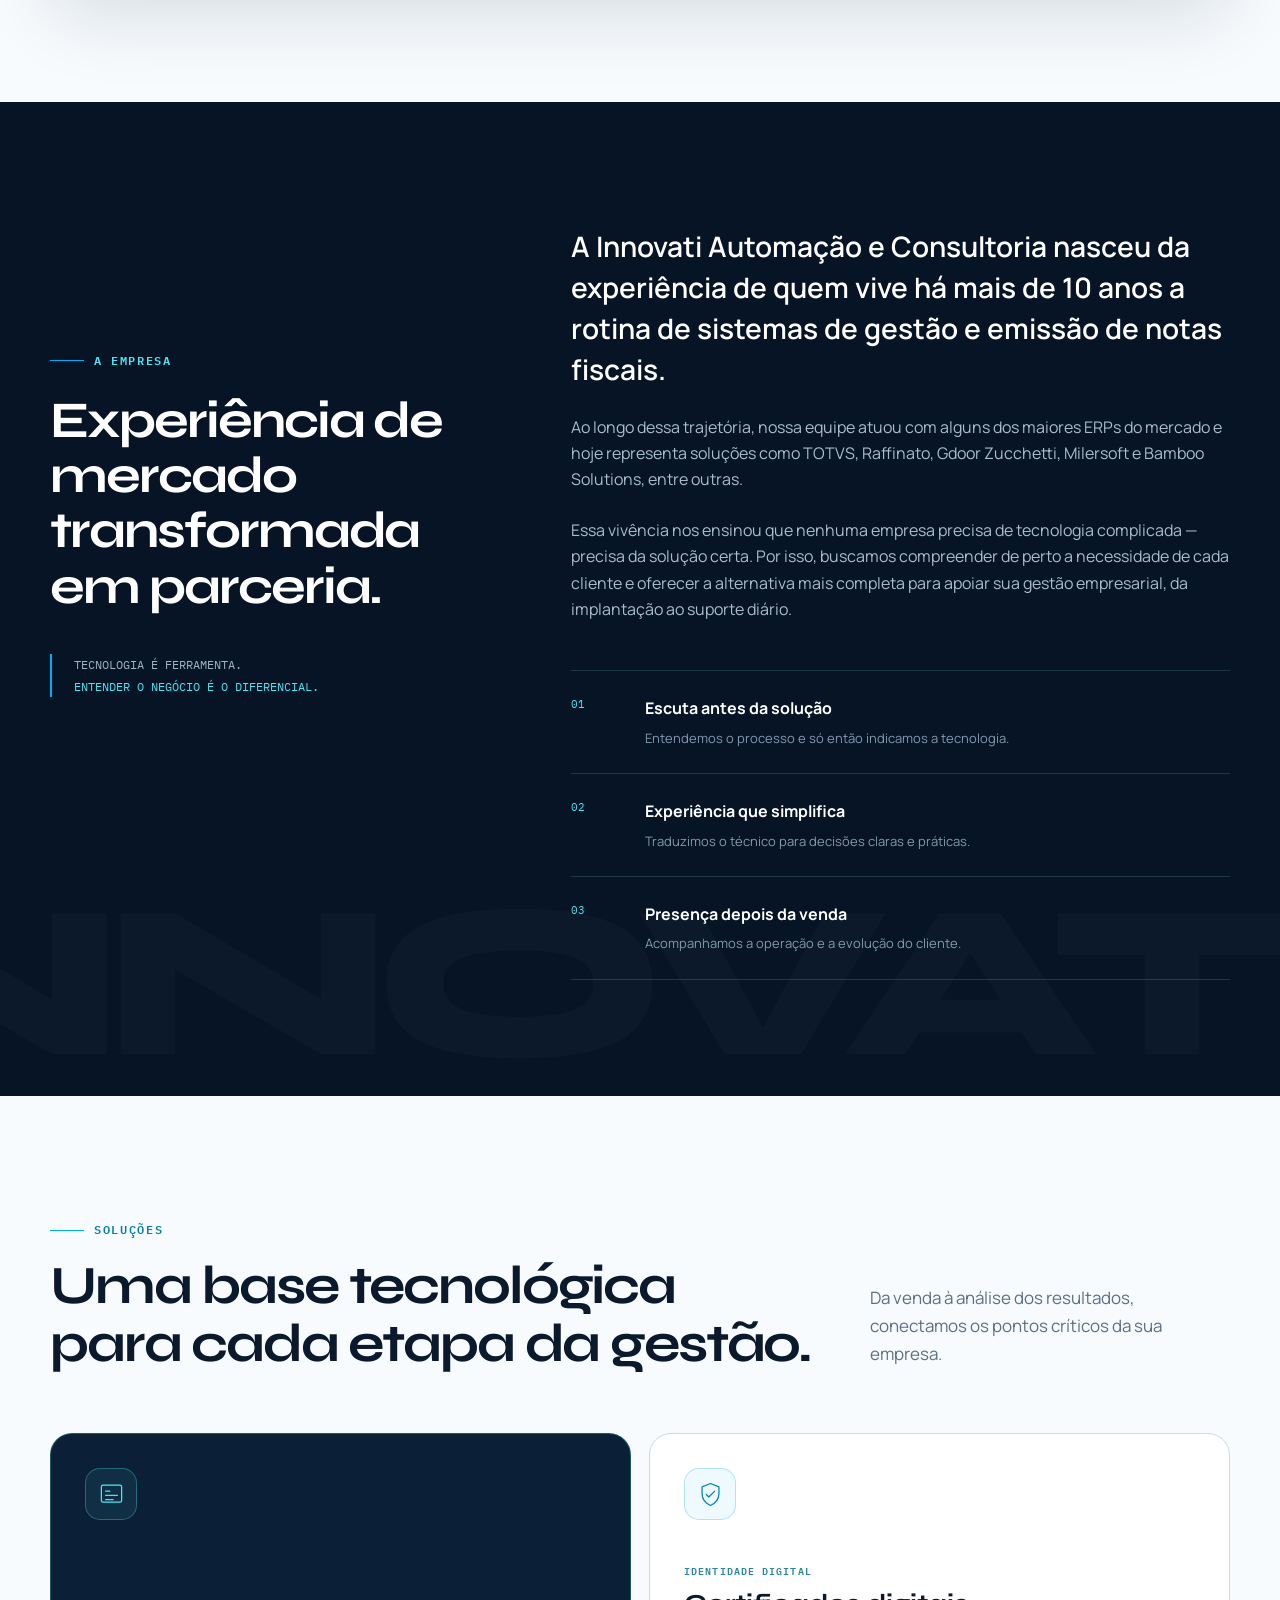
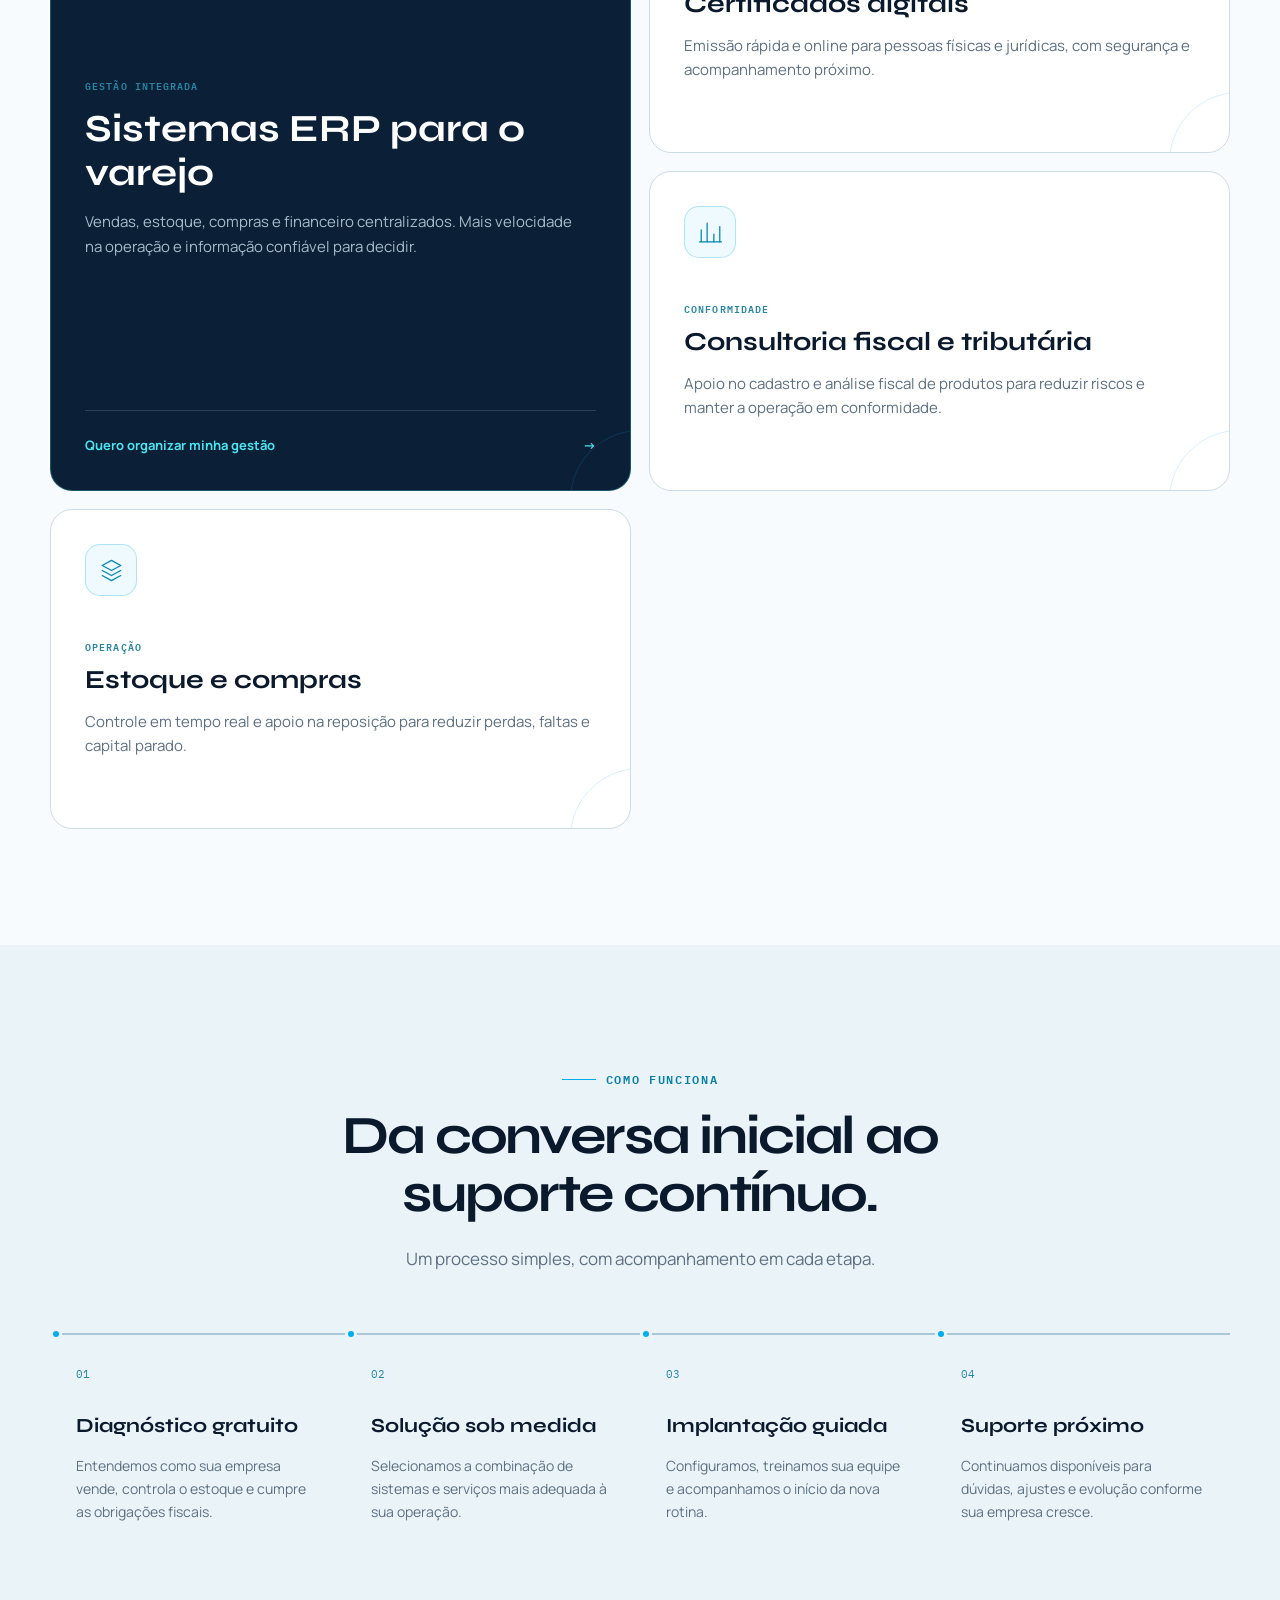
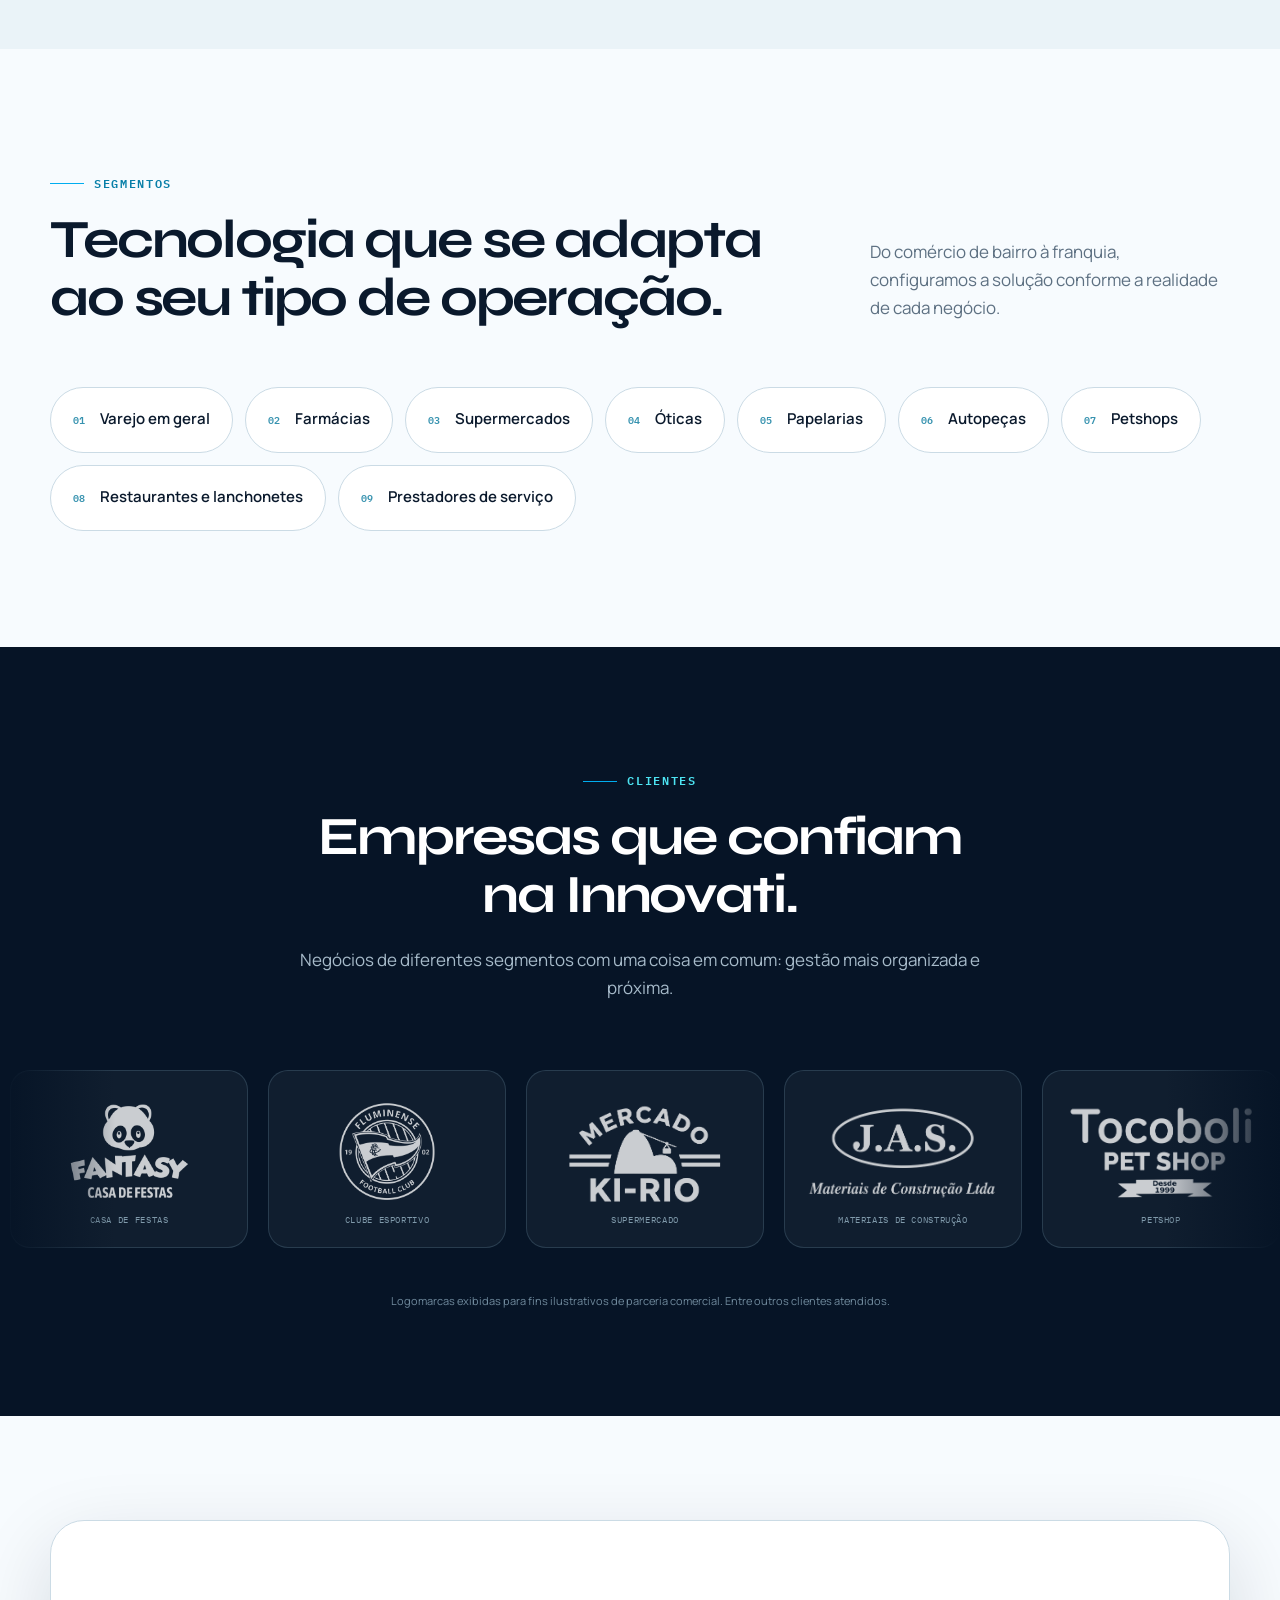
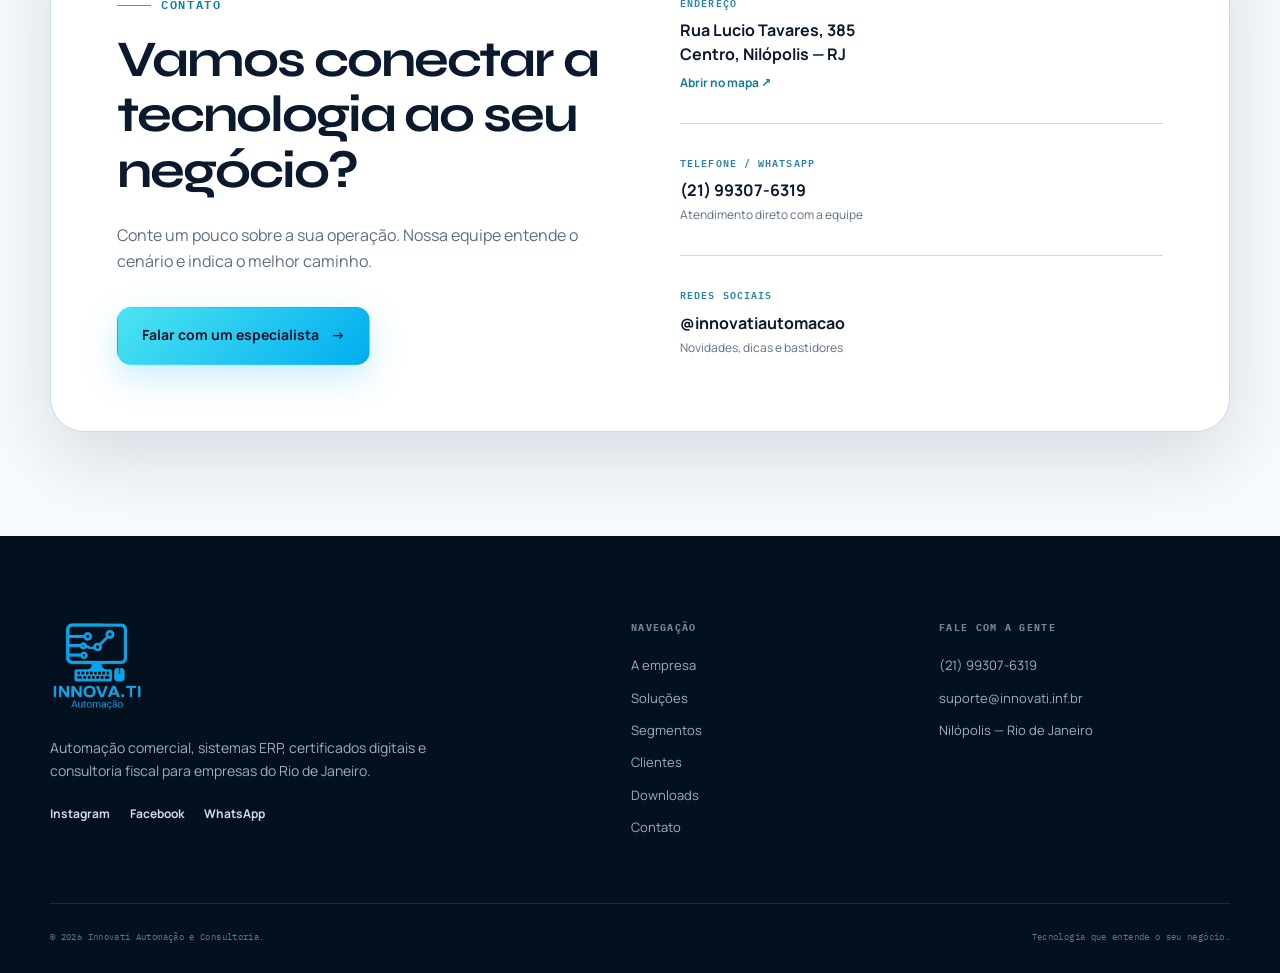
==== commit c574ecce: "Redesenha site institucional" ====
--- a/index.html
+++ b/index.html
@@ -1,304 +1,334 @@
 <!DOCTYPE html>
 <html lang="pt-BR">
 <head>
-<meta charset="UTF-8">
-<meta name="viewport" content="width=device-width, initial-scale=1.0">
-<title>Innovati Automação | ERP, Certificado Digital e Consultoria em Nilópolis, RJ</title>
-<meta name="description" content="Implantação de sistemas ERP, emissão de certificados digitais e consultoria fiscal e de estoque para pequenas e médias empresas do varejo no Rio de Janeiro.">
-<meta name="theme-color" content="#01A7F0">
-<link rel="preconnect" href="https://fonts.googleapis.com">
-<link rel="preconnect" href="https://fonts.gstatic.com" crossorigin>
-<link href="https://fonts.googleapis.com/css2?family=Space+Grotesk:wght@500;600;700&family=Inter:wght@400;500;600&family=Space+Mono:wght@400;700&display=swap" rel="stylesheet">
-<link rel="stylesheet" href="css/styles.css">
+  <meta charset="utf-8">
+  <meta name="viewport" content="width=device-width, initial-scale=1">
+  <meta name="theme-color" content="#061426">
+  <meta name="description" content="ERP, certificados digitais e consultoria fiscal para empresas no Rio de Janeiro. Tecnologia próxima, implantação guiada e suporte contínuo.">
+  <title>Innovati Automação | ERP, Certificado Digital e Consultoria</title>
+  <link rel="preconnect" href="https://fonts.googleapis.com">
+  <link rel="preconnect" href="https://fonts.gstatic.com" crossorigin>
+  <link href="https://fonts.googleapis.com/css2?family=IBM+Plex+Mono:wght@400;500;600&family=Manrope:wght@400;500;600;700&family=Syne:wght@600;700;800&display=swap" rel="stylesheet">
+  <link rel="icon" href="assets/img/logo-innovati.png" type="image/png">
+  <link rel="stylesheet" href="css/styles.css">
+  <script src="js/main.js" defer></script>
 </head>
 <body>
-
-<header class="nav" id="siteNav">
-  <div class="nav-inner">
-    <a href="#inicio" class="brand-logo" aria-label="Innovati Automação — início">
-      <img src="assets/img/logo-innovati.png" alt="Innovati Automação">
-    </a>
-    <nav class="nav-links" aria-label="Navegação principal">
-      <a href="#empresa">A empresa</a>
-      <a href="#solucoes">Soluções</a>
-      <a href="#segmentos">Segmentos</a>
-      <a href="#clientes">Clientes</a>
-      <a href="downloads.html">Downloads</a>
-      <a href="#contato">Contato</a>
-    </nav>
-    <a class="btn btn-primary btn-sm" href="https://wa.me/5521993076319" target="_blank" rel="noopener">Falar no WhatsApp</a>
-  </div>
-</header>
-
-<section class="hero" id="inicio">
-  <div class="wrap">
-    <div class="hero-content">
-      <span class="eyebrow">Automação comercial &amp; consultoria em TI — RJ</span>
-      <h1>Sua empresa,<br><span class="stamped">no automático<span class="stamp" aria-hidden="true">
-        <svg viewBox="0 0 160 160" xmlns="http://www.w3.org/2000/svg">
-          <g fill="none" stroke="#C6432E" stroke-width="2.5">
-            <circle cx="80" cy="80" r="70"/>
-            <circle cx="80" cy="80" r="60"/>
-          </g>
-          <path fill="#C6432E" stroke="none" d="M62 84 l13 13 l26 -30 l-7 -6 l-20 22 l-6 -6 z"/>
-          <defs>
-            <path id="topArc" d="M 21 80 A 59 59 0 0 1 139 80"/>
-            <path id="bottomArc" d="M 132 80 A 52 52 0 0 1 28 80"/>
-          </defs>
-          <text font-family="'Space Mono', monospace" font-size="13" font-weight="700" letter-spacing="3" fill="#C6432E">
-            <textPath href="#topArc" startOffset="50%" text-anchor="middle">AUTOMATIZADO</textPath>
-          </text>
-          <text font-family="'Space Mono', monospace" font-size="11" font-weight="700" letter-spacing="3.5" fill="#C6432E">
-            <textPath href="#bottomArc" startOffset="50%" text-anchor="middle">INNOVATI</textPath>
-          </text>
-        </svg>
-      </span></span></h1>
-      <p class="lede">Sistemas ERP, certificados digitais e consultoria fiscal para pequenas e médias empresas do varejo no Rio de Janeiro. Atendimento próximo, direto e sem jargão técnico.</p>
-      <div class="hero-ctas">
-        <a class="btn btn-primary" href="https://wa.me/5521993076319" target="_blank" rel="noopener">Falar com um especialista</a>
-        <a class="btn btn-ghost" href="#solucoes">Ver soluções</a>
-      </div>
-      <div class="hero-stat"><b>+10 anos</b> de experiência no varejo carioca</div>
+  <a class="skip-link" href="#conteudo">Pular para o conteúdo</a>
+
+  <header class="site-header" data-header>
+    <div class="container header-inner">
+      <a class="brand" href="#inicio" aria-label="Innovati Automação — início">
+        <img src="assets/img/logo-innovati.png" alt="Innovati Automação">
+      </a>
+
+      <button class="menu-toggle" type="button" aria-label="Abrir menu" aria-controls="main-nav" aria-expanded="false" data-menu-toggle>
+        <span></span><span></span><span></span>
+      </button>
+
+      <nav class="main-nav" id="main-nav" aria-label="Navegação principal" data-nav>
+        <a href="#empresa">A empresa</a>
+        <a href="#solucoes">Soluções</a>
+        <a href="#segmentos">Segmentos</a>
+        <a href="#clientes">Clientes</a>
+        <a href="downloads.html">Downloads</a>
+        <a href="#contato">Contato</a>
+      </nav>
+
+      <button class="button button-primary header-cta" type="button" data-open-contact>
+        Falar com especialista
+      </button>
     </div>
-  </div>
-</section>
-
-<section id="comparativo">
-  <div class="wrap">
-    <div class="section-head">
-      <span class="eyebrow">O que muda na rotina</span>
-      <h2>Menos papel, mais controle.</h2>
-      <p>A operação sai do improviso e passa a rodar sozinha — com dado confiável para decidir.</p>
+  </header>
+
+  <main id="conteudo">
+    <section class="hero" id="inicio">
+      <div class="hero-grid" aria-hidden="true"></div>
+      <div class="hero-orb hero-orb-one" aria-hidden="true"></div>
+      <div class="hero-orb hero-orb-two" aria-hidden="true"></div>
+
+      <div class="container hero-layout">
+        <div class="hero-copy reveal is-visible">
+          <div class="status-pill"><i></i> Tecnologia para empresas que querem crescer</div>
+          <h1>Sua operação fala <span>uma língua só.</span></h1>
+          <p>ERP, certificados digitais e consultoria fiscal conectados à realidade da sua empresa. Menos retrabalho, mais controle e decisões com dados.</p>
+          <div class="hero-actions">
+            <button class="button button-primary button-large" type="button" data-open-contact>
+              Falar com um especialista
+              <svg viewBox="0 0 24 24" aria-hidden="true"><path d="M5 12h14M13 6l6 6-6 6"/></svg>
+            </button>
+            <a class="button button-ghost button-large" href="#solucoes">Conhecer soluções</a>
+          </div>
+          <ul class="hero-proof" aria-label="Diferenciais">
+            <li><strong>+10 anos</strong><span>de experiência em ERP</span></li>
+            <li><strong>Atendimento próximo</strong><span>sem central genérica</span></li>
+          </ul>
+        </div>
+
+        <div class="system-visual reveal is-visible" role="img" aria-label="Módulos de vendas, estoque, fiscal e financeiro conectados à gestão">
+          <div class="system-topbar">
+            <span><i></i> INNOVATI.OS</span>
+            <span>OPERAÇÃO INTEGRADA</span>
+          </div>
+          <div class="system-map">
+            <svg class="system-routes" viewBox="0 0 520 430" aria-hidden="true">
+              <path d="M260 215 C170 190 150 105 86 86"/>
+              <path d="M260 215 C350 190 370 105 434 86"/>
+              <path d="M260 215 C170 240 150 325 86 344"/>
+              <path d="M260 215 C350 240 370 325 434 344"/>
+            </svg>
+            <div class="module module-sales"><i>01</i><strong>Vendas</strong><span>PDV + NF-e</span></div>
+            <div class="module module-stock"><i>02</i><strong>Estoque</strong><span>Tempo real</span></div>
+            <div class="module module-fiscal"><i>03</i><strong>Fiscal</strong><span>Conformidade</span></div>
+            <div class="module module-finance"><i>04</i><strong>Financeiro</strong><span>Visão de caixa</span></div>
+            <div class="system-core">
+              <span>IN</span>
+              <strong>Gestão</strong>
+              <small>sincronizada</small>
+            </div>
+          </div>
+          <div class="system-footer">
+            <span><i></i> Sistemas conectados</span>
+            <span>Dados atualizados agora</span>
+          </div>
+        </div>
+      </div>
+    </section>
+
+    <section class="outcomes section-light">
+      <div class="container">
+        <div class="section-heading reveal">
+          <span class="eyebrow">O que muda na rotina</span>
+          <h2>Da informação espalhada<br>para uma operação que flui.</h2>
+          <p>A tecnologia trabalha nos bastidores para sua equipe ganhar tempo, segurança e clareza.</p>
+        </div>
+
+        <div class="comparison reveal">
+          <article class="comparison-side comparison-before">
+            <span class="comparison-label"><i></i> Sem integração</span>
+            <ul>
+              <li><span>×</span> Planilhas soltas e dados duplicados</li>
+              <li><span>×</span> Notas emitidas uma a uma</li>
+              <li><span>×</span> Estoque sem atualização confiável</li>
+              <li><span>×</span> Decisões tomadas no achismo</li>
+            </ul>
+          </article>
+          <div class="comparison-shift" aria-hidden="true">→</div>
+          <article class="comparison-side comparison-after">
+            <span class="comparison-label"><i></i> Com a Innovati</span>
+            <ul>
+              <li><span>✓</span> Uma fonte única de informação</li>
+              <li><span>✓</span> Emissão fiscal em poucos cliques</li>
+              <li><span>✓</span> Estoque e financeiro em tempo real</li>
+              <li><span>✓</span> Relatórios prontos para decidir</li>
+            </ul>
+          </article>
+        </div>
+      </div>
+    </section>
+
+    <section class="company section-dark" id="empresa">
+      <div class="container company-layout">
+        <div class="company-intro reveal">
+          <span class="eyebrow eyebrow-dark">A empresa</span>
+          <h2>Experiência de mercado transformada em parceria.</h2>
+          <div class="company-tagline">Tecnologia é ferramenta.<br><span>Entender o negócio é o diferencial.</span></div>
+        </div>
+
+        <div class="company-story reveal">
+          <p class="story-lead">A Innovati Automação e Consultoria nasceu da experiência de quem vive há mais de 10 anos a rotina de sistemas de gestão e emissão de notas fiscais.</p>
+          <p>Ao longo dessa trajetória, nossa equipe atuou com alguns dos maiores ERPs do mercado e hoje representa soluções como TOTVS, Raffinato, Gdoor Zucchetti, Milersoft e Bamboo Solutions, entre outras.</p>
+          <p>Essa vivência nos ensinou que nenhuma empresa precisa de tecnologia complicada — precisa da solução certa. Por isso, buscamos compreender de perto a necessidade de cada cliente e oferecer a alternativa mais completa para apoiar sua gestão empresarial, da implantação ao suporte diário.</p>
+
+          <div class="company-values">
+            <article>
+              <span>01</span>
+              <div><strong>Escuta antes da solução</strong><small>Entendemos o processo e só então indicamos a tecnologia.</small></div>
+            </article>
+            <article>
+              <span>02</span>
+              <div><strong>Experiência que simplifica</strong><small>Traduzimos o técnico para decisões claras e práticas.</small></div>
+            </article>
+            <article>
+              <span>03</span>
+              <div><strong>Presença depois da venda</strong><small>Acompanhamos a operação e a evolução do cliente.</small></div>
+            </article>
+          </div>
+        </div>
+      </div>
+    </section>
+
+    <section class="solutions section-light" id="solucoes">
+      <div class="container">
+        <div class="section-heading section-heading-split reveal">
+          <div>
+            <span class="eyebrow">Soluções</span>
+            <h2>Uma base tecnológica<br>para cada etapa da gestão.</h2>
+          </div>
+          <p>Da venda à análise dos resultados, conectamos os pontos críticos da sua empresa.</p>
+        </div>
+
+        <div class="solution-grid">
+          <article class="solution-card solution-featured reveal">
+            <div class="solution-icon" aria-hidden="true">
+              <svg viewBox="0 0 32 32"><rect x="4" y="5" width="24" height="20" rx="2"/><path d="M9 12h5m-5 5h14M9 22h9"/></svg>
+            </div>
+            <div>
+              <span>GESTÃO INTEGRADA</span>
+              <h3>Sistemas ERP para o varejo</h3>
+              <p>Vendas, estoque, compras e financeiro centralizados. Mais velocidade na operação e informação confiável para decidir.</p>
+            </div>
+            <a href="#contato">Quero organizar minha gestão <b>→</b></a>
+          </article>
+
+          <article class="solution-card reveal">
+            <div class="solution-icon" aria-hidden="true">
+              <svg viewBox="0 0 32 32"><path d="M16 3l10 4v8c0 7-4 11-10 14C10 26 6 22 6 15V7l10-4z"/><path d="M11 16l3 3 7-7"/></svg>
+            </div>
+            <span>IDENTIDADE DIGITAL</span>
+            <h3>Certificados digitais</h3>
+            <p>Emissão rápida e online para pessoas físicas e jurídicas, com segurança e acompanhamento próximo.</p>
+          </article>
+
+          <article class="solution-card reveal">
+            <div class="solution-icon" aria-hidden="true">
+              <svg viewBox="0 0 32 32"><path d="M5 27V13m7 14V5m8 22v-9m7 9V9"/><path d="M3 27h26"/></svg>
+            </div>
+            <span>CONFORMIDADE</span>
+            <h3>Consultoria fiscal e tributária</h3>
+            <p>Apoio no cadastro e análise fiscal de produtos para reduzir riscos e manter a operação em conformidade.</p>
+          </article>
+
+          <article class="solution-card reveal">
+            <div class="solution-icon" aria-hidden="true">
+              <svg viewBox="0 0 32 32"><path d="M5 10l11-6 11 6-11 6L5 10z"/><path d="M5 16l11 6 11-6M5 22l11 6 11-6"/></svg>
+            </div>
+            <span>OPERAÇÃO</span>
+            <h3>Estoque e compras</h3>
+            <p>Controle em tempo real e apoio na reposição para reduzir perdas, faltas e capital parado.</p>
+          </article>
+        </div>
+      </div>
+    </section>
+
+    <section class="process section-mist">
+      <div class="container">
+        <div class="section-heading reveal">
+          <span class="eyebrow">Como funciona</span>
+          <h2>Da conversa inicial ao suporte contínuo.</h2>
+          <p>Um processo simples, com acompanhamento em cada etapa.</p>
+        </div>
+
+        <div class="process-track">
+          <article class="process-step reveal"><span>01</span><div><h3>Diagnóstico gratuito</h3><p>Entendemos como sua empresa vende, controla o estoque e cumpre as obrigações fiscais.</p></div></article>
+          <article class="process-step reveal"><span>02</span><div><h3>Solução sob medida</h3><p>Selecionamos a combinação de sistemas e serviços mais adequada à sua operação.</p></div></article>
+          <article class="process-step reveal"><span>03</span><div><h3>Implantação guiada</h3><p>Configuramos, treinamos sua equipe e acompanhamos o início da nova rotina.</p></div></article>
+          <article class="process-step reveal"><span>04</span><div><h3>Suporte próximo</h3><p>Continuamos disponíveis para dúvidas, ajustes e evolução conforme sua empresa cresce.</p></div></article>
+        </div>
+      </div>
+    </section>
+
+    <section class="segments section-light" id="segmentos">
+      <div class="container">
+        <div class="section-heading section-heading-split reveal">
+          <div><span class="eyebrow">Segmentos</span><h2>Tecnologia que se adapta<br>ao seu tipo de operação.</h2></div>
+          <p>Do comércio de bairro à franquia, configuramos a solução conforme a realidade de cada negócio.</p>
+        </div>
+        <ul class="segment-cloud reveal" aria-label="Segmentos atendidos">
+          <li><i>01</i> Varejo em geral</li>
+          <li><i>02</i> Farmácias</li>
+          <li><i>03</i> Supermercados</li>
+          <li><i>04</i> Óticas</li>
+          <li><i>05</i> Papelarias</li>
+          <li><i>06</i> Autopeças</li>
+          <li><i>07</i> Petshops</li>
+          <li><i>08</i> Restaurantes e lanchonetes</li>
+          <li><i>09</i> Prestadores de serviço</li>
+        </ul>
+      </div>
+    </section>
+
+    <section class="clients section-dark" id="clientes">
+      <div class="container">
+        <div class="section-heading section-heading-dark reveal">
+          <span class="eyebrow eyebrow-dark">Clientes</span>
+          <h2>Empresas que confiam<br>na Innovati.</h2>
+          <p>Negócios de diferentes segmentos com uma coisa em comum: gestão mais organizada e próxima.</p>
+        </div>
+      </div>
+
+      <section class="logo-marquee reveal" aria-label="Logos de clientes">
+        <div class="logo-track" data-logo-track>
+          <article class="client-logo"><img src="assets/img/clients/fantasy.png" alt="Fantasy Casa de Festas"><span>Casa de festas</span></article>
+          <article class="client-logo"><img src="assets/img/clients/fluminense.png" alt="Fluminense Football Club"><span>Clube esportivo</span></article>
+          <article class="client-logo"><img src="assets/img/clients/ki-rio.png" alt="Mercado Ki-Rio"><span>Supermercado</span></article>
+          <article class="client-logo"><img src="assets/img/clients/jas.png" alt="J.A.S. Materiais de Construção"><span>Materiais de construção</span></article>
+          <article class="client-logo"><img src="assets/img/clients/tocoboli.png" alt="Tocoboli Pet Shop"><span>Petshop</span></article>
+          <article class="client-logo"><img src="assets/img/clients/equipo.png" alt="Equipo Ferramentas"><span>Ferramentas</span></article>
+          <article class="client-logo"><img src="assets/img/clients/romaplast.png" alt="Roma Plast"><span>Indústria</span></article>
+          <article class="client-logo"><img src="assets/img/clients/arquiteto-das-tortas.png" alt="Arquiteto das Tortas"><span>Confeitaria</span></article>
+          <article class="client-logo"><img src="assets/img/clients/lf-moda.png" alt="LF Moda Feminina"><span>Moda</span></article>
+        </div>
+      </section>
+      <p class="client-note">Logomarcas exibidas para fins ilustrativos de parceria comercial. Entre outros clientes atendidos.</p>
+    </section>
+
+    <section class="contact section-light" id="contato">
+      <div class="container contact-panel reveal">
+        <div class="contact-copy">
+          <span class="eyebrow">Contato</span>
+          <h2>Vamos conectar a tecnologia ao seu negócio?</h2>
+          <p>Conte um pouco sobre a sua operação. Nossa equipe entende o cenário e indica o melhor caminho.</p>
+          <button class="button button-primary button-large" type="button" data-open-contact>Falar com um especialista <span>→</span></button>
+        </div>
+        <div class="contact-data">
+          <article><span>Endereço</span><p>Rua Lucio Tavares, 385<br>Centro, Nilópolis — RJ</p><a href="https://www.google.com/maps?q=Rua%20Lucio%20Tavares%2C%20385%20-%20Centro%2C%20Nil%C3%B3polis%20-%20RJ" target="_blank" rel="noopener">Abrir no mapa ↗</a></article>
+          <article><span>Telefone / WhatsApp</span><p><a href="tel:+5521993076319">(21)&nbsp;99307&#8209;6319</a></p><small>Atendimento direto com a equipe</small></article>
+          <article><span>Redes sociais</span><p><a href="https://www.instagram.com/innovatiautomacao" target="_blank" rel="noopener">@innovatiautomacao</a></p><small>Novidades, dicas e bastidores</small></article>
+        </div>
+      </div>
+    </section>
+  </main>
+
+  <footer class="site-footer">
+    <div class="container footer-grid">
+      <div class="footer-brand">
+        <a href="#inicio"><img src="assets/img/logo-innovati.png" alt="Innovati Automação"></a>
+        <p>Automação comercial, sistemas ERP, certificados digitais e consultoria fiscal para empresas do Rio de Janeiro.</p>
+        <div class="footer-social"><a href="https://www.instagram.com/innovatiautomacao" target="_blank" rel="noopener">Instagram</a><a href="https://www.facebook.com/innovatiautomacao" target="_blank" rel="noopener">Facebook</a><a href="https://wa.me/5521993076319" target="_blank" rel="noopener">WhatsApp</a></div>
+      </div>
+      <div class="footer-links"><h3>Navegação</h3><a href="#empresa">A empresa</a><a href="#solucoes">Soluções</a><a href="#segmentos">Segmentos</a><a href="#clientes">Clientes</a><a href="downloads.html">Downloads</a><a href="#contato">Contato</a></div>
+      <div class="footer-links"><h3>Fale com a gente</h3><a href="tel:+5521993076319">(21)&nbsp;99307&#8209;6319</a><a href="mailto:suporte@innovati.inf.br">suporte@innovati.inf.br</a><span>Nilópolis — Rio de Janeiro</span></div>
     </div>
-    <div class="compare">
-      <div class="compare-col antes">
-        <div class="compare-label"><span class="swatch"></span>Hoje, sem automação</div>
-        <ul>
-          <li><span class="mark">–</span>Planilhas soltas que ninguém atualiza</li>
-          <li><span class="mark">–</span>Nota fiscal emitida à mão, uma por uma</li>
-          <li><span class="mark">–</span>Certificado digital vencendo sem aviso</li>
-          <li><span class="mark">–</span>Decisões tomadas no achismo</li>
-        </ul>
-      </div>
-      <div class="compare-col depois">
-        <div class="compare-label"><span class="swatch"></span>Com a Innovati</div>
-        <ul>
-          <li><span class="mark">✓</span>Sistema único com dados sempre atualizados</li>
-          <li><span class="mark">✓</span>Emissão de notas em poucos cliques</li>
-          <li><span class="mark">✓</span>Renovação de certificado acompanhada de perto</li>
-          <li><span class="mark">✓</span>Relatórios prontos para decidir com dados</li>
-        </ul>
-      </div>
+    <div class="container footer-bottom"><span>© 2026 Innovati Automação e Consultoria.</span><span>Tecnologia que entende o seu negócio.</span></div>
+  </footer>
+
+  <dialog class="contact-dialog" data-contact-dialog aria-labelledby="dialog-title">
+    <div class="dialog-shell">
+      <button class="dialog-close" type="button" aria-label="Fechar formulário" data-close-contact>×</button>
+      <div class="dialog-intro">
+        <span class="eyebrow">Fale com a Innovati</span>
+        <h2 id="dialog-title">Conte o que sua empresa precisa.</h2>
+        <p>Preencha os dados e, ao continuar, sua mensagem será aberta já formatada no WhatsApp.</p>
+      </div>
+      <form id="lead-form" class="lead-form">
+        <div class="form-grid">
+          <label class="field"><span>Nome</span><input type="text" name="nome" autocomplete="name" placeholder="Como podemos chamar você?" required></label>
+          <label class="field"><span>E-mail</span><input type="email" name="email" autocomplete="email" placeholder="voce@empresa.com.br" required></label>
+          <label class="field"><span>Telefone</span><input type="tel" name="telefone" autocomplete="tel" inputmode="tel" placeholder="(21) 99999-9999" required></label>
+          <label class="field"><span>Setor</span><select name="setor" required><option value="" selected disabled>Selecione um setor</option><option>Comercial</option><option>Suporte técnico</option><option>Certificado digital</option><option>Consultoria fiscal e tributária</option><option>Financeiro</option><option>Outro assunto</option></select></label>
+        </div>
+        <label class="field"><span>Mensagem</span><textarea name="mensagem" rows="5" placeholder="Conte brevemente como podemos ajudar..." required></textarea></label>
+        <div class="form-footer">
+          <small>Seus dados serão usados apenas para iniciar este atendimento.</small>
+          <button class="button button-primary button-large" type="submit">Continuar no WhatsApp <span>→</span></button>
+        </div>
+      </form>
     </div>
-  </div>
-</section>
-
-<section class="dark-section" id="empresa">
-  <div class="wrap">
-    <div class="section-head">
-      <span class="eyebrow on-dark">A empresa</span>
-      <h2>Especialistas em tecnologia para o varejo carioca</h2>
-      <p>Unimos automação comercial, sistemas de gestão e conhecimento fiscal em um atendimento próximo — do cadastro fiscal de produtos à operação diária do sistema.</p>
-    </div>
-    <div class="empresa-grid">
-      <div class="empresa-item">
-        <span class="glyph">// atendimento</span>
-        <p>Atendimento consultivo, próximo e personalizado, sem passar por central de suporte genérica.</p>
-      </div>
-      <div class="empresa-item">
-        <span class="glyph">// sistemas</span>
-        <p>Sistemas integrados de vendas, estoque e financeiro, com dados centralizados num só lugar.</p>
-      </div>
-      <div class="empresa-item">
-        <span class="glyph">// conformidade</span>
-        <p>Base sólida em automação comercial e conformidade fiscal, para operar sem risco tributário.</p>
-      </div>
-    </div>
-  </div>
-</section>
-
-<section id="solucoes">
-  <div class="wrap">
-    <div class="section-head">
-      <span class="eyebrow">Soluções</span>
-      <h2>Tudo que sua operação precisa, em um só lugar</h2>
-      <p>Da implantação do sistema à emissão de documentos fiscais, cuidamos da estrutura tecnológica para você focar em vender.</p>
-    </div>
-    <div class="services-grid">
-      <div class="service-card">
-        <div class="seal">ERP</div>
-        <h3>Sistemas ERP para o varejo</h3>
-        <p>Sistemas que integram vendas, estoque e financeiro, com dados centralizados para decisões mais rápidas e operação sem retrabalho.</p>
-      </div>
-      <div class="service-card">
-        <div class="seal">CD</div>
-        <h3>Emissão de certificados digitais</h3>
-        <p>Emissão rápida e online de certificados digitais para pessoas físicas e jurídicas, com segurança e validade jurídica garantidas.</p>
-      </div>
-      <div class="service-card">
-        <div class="seal">CF</div>
-        <h3>Consultoria fiscal e tributária</h3>
-        <p>Apoio no cadastro de produtos e na análise fiscal do varejo, garantindo conformidade e reduzindo riscos tributários.</p>
-      </div>
-      <div class="service-card">
-        <div class="seal">GE</div>
-        <h3>Gestão de estoques e compras</h3>
-        <p>Controle de estoque e apoio na gestão de compras, otimizando a operação com informação em tempo real.</p>
-      </div>
-    </div>
-  </div>
-</section>
-
-<section id="como-funciona">
-  <div class="wrap">
-    <div class="section-head">
-      <span class="eyebrow">Como funciona</span>
-      <h2>Um processo simples, do diagnóstico ao suporte</h2>
-      <p>Sem burocracia: entendemos sua operação, implantamos a solução certa e continuamos ao seu lado.</p>
-    </div>
-    <div class="steps">
-      <div class="step">
-        <span class="num">01</span>
-        <h3>Diagnóstico gratuito</h3>
-        <p>Entendemos como sua empresa vende, controla estoque e cumpre obrigações fiscais hoje.</p>
-      </div>
-      <div class="step">
-        <span class="num">02</span>
-        <h3>Implantação guiada</h3>
-        <p>Configuramos o ERP, os certificados e os processos fiscais com acompanhamento próximo da nossa equipe.</p>
-      </div>
-      <div class="step">
-        <span class="num">03</span>
-        <h3>Suporte contínuo</h3>
-        <p>Seguimos disponíveis para ajustes, dúvidas e evolução do sistema conforme sua empresa cresce.</p>
-      </div>
-    </div>
-  </div>
-</section>
-
-<section id="segmentos">
-  <div class="wrap">
-    <div class="section-head">
-      <span class="eyebrow">Segmentos</span>
-      <h2>Segmentos que atendemos</h2>
-      <p>Do comércio de bairro à franquia, adaptamos a tecnologia à realidade de cada operação.</p>
-    </div>
-    <div class="pills">
-      <span class="pill">Varejo em geral</span>
-      <span class="pill">Farmácias</span>
-      <span class="pill">Supermercados</span>
-      <span class="pill">Óticas</span>
-      <span class="pill">Papelarias</span>
-      <span class="pill">Autopeças</span>
-      <span class="pill">Petshops</span>
-      <span class="pill">Restaurantes e lanchonetes</span>
-      <span class="pill">Prestadores de serviço</span>
-    </div>
-  </div>
-</section>
-
-<section class="dark-section" id="clientes">
-  <div class="wrap">
-    <div class="section-head">
-      <span class="eyebrow on-dark">Clientes</span>
-      <h2>Empresas que confiam na Innovati</h2>
-      <p>De franquias esportivas a comércios de bairro, ajudamos negócios de diferentes segmentos a vender e gerir melhor.</p>
-    </div>
-  </div>
-  <div class="clients-marquee" style="margin-top:8px;">
-    <div class="clients-track">
-      <div class="client-logo"><img src="assets/img/clients/fantasy.png" alt="Fantasy Casa de Festas"><span class="client-seg">Casa de festas</span></div>
-      <div class="client-logo"><img src="assets/img/clients/fluminense.png" alt="Fluminense Football Club"><span class="client-seg">Clube esportivo</span></div>
-      <div class="client-logo"><img src="assets/img/clients/ki-rio.png" alt="Mercado Ki-Rio"><span class="client-seg">Supermercado</span></div>
-      <div class="client-logo"><img src="assets/img/clients/jas.png" alt="J.A.S. Materiais de Construção"><span class="client-seg">Materiais de construção</span></div>
-      <div class="client-logo"><img src="assets/img/clients/tocoboli.png" alt="Tocoboli Pet Shop"><span class="client-seg">Petshop</span></div>
-      <div class="client-logo"><img src="assets/img/clients/equipo.png" alt="Equipo Ferramentas"><span class="client-seg">Ferramentas</span></div>
-      <div class="client-logo"><img src="assets/img/clients/romaplast.png" alt="Roma Plast"><span class="client-seg">Indústria</span></div>
-      <div class="client-logo"><img src="assets/img/clients/arquiteto-das-tortas.png" alt="Arquiteto das Tortas"><span class="client-seg">Confeitaria</span></div>
-      <div class="client-logo"><img src="assets/img/clients/lf-moda.png" alt="LF Moda Feminina"><span class="client-seg">Moda</span></div>
-      <!-- duplicado para o loop contínuo -->
-      <div class="client-logo" aria-hidden="true"><img src="assets/img/clients/fantasy.png" alt=""><span class="client-seg">Casa de festas</span></div>
-      <div class="client-logo" aria-hidden="true"><img src="assets/img/clients/fluminense.png" alt=""><span class="client-seg">Clube esportivo</span></div>
-      <div class="client-logo" aria-hidden="true"><img src="assets/img/clients/ki-rio.png" alt=""><span class="client-seg">Supermercado</span></div>
-      <div class="client-logo" aria-hidden="true"><img src="assets/img/clients/jas.png" alt=""><span class="client-seg">Materiais de construção</span></div>
-      <div class="client-logo" aria-hidden="true"><img src="assets/img/clients/tocoboli.png" alt=""><span class="client-seg">Petshop</span></div>
-      <div class="client-logo" aria-hidden="true"><img src="assets/img/clients/equipo.png" alt=""><span class="client-seg">Ferramentas</span></div>
-      <div class="client-logo" aria-hidden="true"><img src="assets/img/clients/romaplast.png" alt=""><span class="client-seg">Indústria</span></div>
-      <div class="client-logo" aria-hidden="true"><img src="assets/img/clients/arquiteto-das-tortas.png" alt=""><span class="client-seg">Confeitaria</span></div>
-      <div class="client-logo" aria-hidden="true"><img src="assets/img/clients/lf-moda.png" alt=""><span class="client-seg">Moda</span></div>
-    </div>
-  </div>
-  <div class="wrap">
-    <p class="clients-note">Logomarcas exibidas apenas para fins ilustrativos de parceria comercial. Entre outros clientes atendidos.</p>
-  </div>
-</section>
-
-<section class="cta" id="contato">
-  <div class="wrap">
-    <span class="eyebrow">Contato</span>
-    <h2>Pronto para organizar a gestão da sua empresa?</h2>
-    <p class="lede">Venha nos visitar em Nilópolis ou fale direto pelo WhatsApp — retornamos o mais rápido possível.</p>
-    <div class="cta-btns">
-      <a class="btn btn-primary" href="https://wa.me/5521993076319" target="_blank" rel="noopener">Chamar no WhatsApp — (21) 99307-6319</a>
-      <a class="btn btn-ghost" href="https://www.google.com/maps?q=Rua%20Lucio%20Tavares%2C%20385%20-%20Centro%2C%20Nil%C3%B3polis%20-%20RJ" target="_blank" rel="noopener">Ver endereço no mapa</a>
-    </div>
-    <div class="contact-details">
-      <div class="contact-item">
-        <span class="label">Endereço</span>
-        <span class="value">Rua Lucio Tavares, 385 — Centro, Nilópolis — RJ</span>
-      </div>
-      <div class="contact-item">
-        <span class="label">Telefone / WhatsApp</span>
-        <a href="tel:+5521993076319">(21) 99307-6319</a>
-      </div>
-      <div class="contact-item">
-        <span class="label">Redes sociais</span>
-        <a href="https://www.instagram.com/innovatiautomacao" target="_blank" rel="noopener">@innovatiautomacao</a>
-      </div>
-    </div>
-  </div>
-</section>
-
-<footer>
-  <div class="wrap">
-    <div class="footer-top">
-      <div>
-        <div class="brand-logo">
-          <img src="assets/img/logo-innovati.png" alt="Innovati Automação">
-        </div>
-        <p class="footer-desc">Automação comercial, sistemas ERP, certificados digitais e consultoria fiscal para o varejo do Rio de Janeiro.</p>
-        <div class="footer-social">
-          <a href="https://www.instagram.com/innovatiautomacao" target="_blank" rel="noopener">Instagram</a>
-          <a href="https://www.facebook.com/innovatiautomacao" target="_blank" rel="noopener">Facebook</a>
-          <a href="https://wa.me/5521993076319" target="_blank" rel="noopener">WhatsApp</a>
-        </div>
-      </div>
-      <div class="footer-col">
-        <h4>Navegação</h4>
-        <ul>
-          <li><a href="#empresa">A empresa</a></li>
-          <li><a href="#solucoes">Soluções</a></li>
-          <li><a href="#segmentos">Segmentos</a></li>
-          <li><a href="#clientes">Clientes</a></li>
-          <li><a href="downloads.html">Downloads</a></li>
-          <li><a href="#contato">Contato</a></li>
-        </ul>
-      </div>
-      <div class="footer-col">
-        <h4>Contato</h4>
-        <ul>
-          <li>Rua Lucio Tavares, 385 — Centro, Nilópolis — RJ</li>
-          <li><a href="tel:+5521993076319">(21) 99307-6319</a></li>
-        </ul>
-      </div>
-    </div>
-    <div class="footer-bottom">
-      <span>© 2026 Innovati Automação e Consultoria. Todos os direitos reservados.</span>
-      <span>Nilópolis — Rio de Janeiro</span>
-    </div>
-  </div>
-</footer>
-
-<script src="js/main.js"></script>
+  </dialog>
+
+  <a class="whatsapp-float" href="https://wa.me/5521993076319" target="_blank" rel="noopener" aria-label="Falar com a Innovati pelo WhatsApp">
+    <svg viewBox="0 0 32 32" aria-hidden="true"><path d="M16 3a13 13 0 0 0-11.3 19.4L3 29l6.8-1.7A13 13 0 1 0 16 3z"/><path d="M11 10.5c.3-.7.7-.7 1-.7h.7c.2 0 .5.1.6.5l1 2.3c.1.4 0 .7-.2 1l-.8 1c1 2.1 2.6 3.8 4.8 4.8l1-1.2c.3-.3.6-.4 1-.2l2.4 1.1c.4.2.5.4.5.7 0 .5-.2 2-1.4 2.8-1 .7-2.3.9-3.8.4-3.8-1.2-7-4.1-8.6-7.7-.7-1.7-.5-3.5.3-4.8z"/></svg>
+  </a>
 </body>
 </html>
--- a/css/styles.css
+++ b/css/styles.css
@@ -1,704 +1,563 @@
-:root{
-  --paper:#F7F8FA;
-  --paper-2:#FFFFFF;
-  --ink:#0B1220;
-  --ink-2:#101826;
-  --ink-soft:#5B6472;
-  --brand:#01A7F0;
-  --brand-deep:#045C86;
-  --stamp:#C6432E;
-  --line:#DCE2E9;
-  --radius:14px;
-  --maxw:1180px;
-}
-
-*{box-sizing:border-box;}
-html{scroll-behavior:smooth;}
-body{
-  margin:0;
-  background:var(--paper);
-  color:var(--ink);
-  font-family:'Inter',sans-serif;
-  font-size:16px;
-  line-height:1.55;
-  -webkit-font-smoothing:antialiased;
-}
-h1,h2,h3{
-  font-family:'Space Grotesk',sans-serif;
-  margin:0;
-  letter-spacing:-0.01em;
-}
-p{margin:0;}
-a{color:inherit;}
-img{max-width:100%;display:block;}
-::selection{background:var(--brand);color:#fff;}
-
-a:focus-visible,
-button:focus-visible{
-  outline:3px solid var(--brand);
-  outline-offset:3px;
-  border-radius:4px;
-}
-
-.wrap{
-  max-width:var(--maxw);
-  margin:0 auto;
-  padding:0 32px;
-}
-
-.eyebrow{
-  font-family:'Space Mono',monospace;
-  font-size:14px;
-  letter-spacing:0.13em;
-  text-transform:uppercase;
-  color:var(--brand-deep);
-  display:inline-flex;
-  align-items:center;
-  gap:10px;
-}
-.eyebrow::before{
-  content:"";
-  width:18px;height:1.5px;
-  background:var(--brand);
-  display:inline-block;
-}
-.eyebrow.on-dark{color:#6FCBF2;}
-.eyebrow.on-dark::before{background:var(--brand);}
-
-/* ---------- NAV ---------- */
-header.nav{
-  position:sticky;
-  top:0;
-  z-index:50;
-  background:rgba(247,248,250,0.7);
-  backdrop-filter:blur(10px);
-  -webkit-backdrop-filter:blur(10px);
-  border-bottom:1px solid transparent;
-  transition:border-color .25s ease, background .25s ease;
-}
-header.nav.scrolled{
-  background:rgba(247,248,250,0.92);
-  border-bottom-color:var(--line);
-}
-.nav-inner{
-  max-width:var(--maxw);
-  margin:0 auto;
-  padding:10px 32px;
-  display:flex;
-  align-items:center;
-  justify-content:space-between;
-  gap:24px;
-}
-.brand-logo{
-  display:inline-flex;
-  align-items:center;
-  flex:none;
-}
-.brand-logo img{height:58px;width:auto;}
-@media (max-width:520px){
-  .brand-logo img{height:46px;}
-}
-.nav-links{
-  display:flex;
-  gap:28px;
-  font-size:14px;
-  font-weight:500;
-  color:var(--ink-soft);
-  flex-wrap:wrap;
-}
-.nav-links a{
-  text-decoration:none;
-  transition:color .15s ease;
-  white-space:nowrap;
-}
-.nav-links a:hover, .nav-links a[aria-current="page"]{color:var(--brand-deep);}
-
-.btn{
-  font-family:'Inter',sans-serif;
-  font-weight:600;
-  font-size:14.5px;
-  border-radius:9px;
-  padding:11px 20px;
-  border:1.5px solid transparent;
-  cursor:pointer;
-  text-decoration:none;
-  display:inline-flex;
-  align-items:center;
-  gap:8px;
-  transition:transform .15s ease, box-shadow .15s ease, background .15s ease;
-  white-space:nowrap;
-}
-.btn-primary{
-  background:var(--brand);
-  color:#fff;
-  box-shadow:0 1px 0 rgba(0,0,0,0.05);
-}
-.btn-primary:hover{background:var(--brand-deep);}
-.btn-ghost{
-  background:transparent;
-  border-color:var(--line);
-  color:var(--ink);
-}
-.btn-ghost:hover{border-color:var(--brand);}
-.btn-ghost.on-dark{border-color:rgba(255,255,255,0.25);color:#fff;}
-.btn-ghost.on-dark:hover{border-color:var(--brand);}
-.btn-sm{padding:9px 15px;font-size:13.5px;}
-
-@media (max-width:900px){
-  .nav-links{display:none;}
-}
-
-/* ---------- HERO (home) ---------- */
-.hero{
-  position:relative;
-  overflow:hidden;
-  padding:88px 0 100px;
-}
-.hero::before{
-  content:"";
-  position:absolute;
-  inset:0;
-  background-image:
-    linear-gradient(var(--line) 1px, transparent 1px),
-    linear-gradient(90deg, var(--line) 1px, transparent 1px);
-  background-size:56px 56px;
-  background-position:center -1px;
-  -webkit-mask-image:radial-gradient(ellipse 85% 75% at 50% 0%, #000 55%, transparent 100%);
-  mask-image:radial-gradient(ellipse 85% 75% at 50% 0%, #000 55%, transparent 100%);
-  pointer-events:none;
-}
-.hero .wrap{position:relative; z-index:1;}
-
-.hero-content{
-  max-width:760px;
-  margin:0 auto;
-  text-align:center;
-}
-.hero h1{
-  font-size:clamp(38px, 5.6vw, 64px);
-  font-weight:700;
-  line-height:1.06;
-  margin-top:22px;
-  position:relative;
-  display:inline-block;
-}
-.hero h1 .stamped{position:relative; display:inline-block;}
-
-.hero p.lede{
-  max-width:560px;
-  margin:26px auto 0;
-  font-size:17px;
-  color:var(--ink-soft);
-}
-.hero-ctas{
-  margin-top:32px;
-  display:flex;
-  gap:14px;
-  justify-content:center;
-  flex-wrap:wrap;
-}
-.hero-stat{
-  margin:34px auto 0;
-  display:inline-flex;
-  align-items:center;
-  gap:10px;
-  font-family:'Space Mono',monospace;
-  font-size:12.5px;
-  color:var(--ink-soft);
-  border:1px solid var(--line);
-  background:var(--paper-2);
-  border-radius:999px;
-  padding:8px 16px 8px 8px;
-}
-.hero-stat b{
-  font-family:'Space Grotesk',sans-serif;
-  font-size:14px;
-  color:var(--brand-deep);
-  background:#E7F6FE;
-  border-radius:999px;
-  padding:4px 10px;
-}
-
-/* stamp signature element */
-.stamp{
-  position:absolute;
-  width:158px;
-  height:158px;
-  left:calc(100% - 30px);
-  top:-42px;
-  transform:rotate(-6deg) scale(1);
-  pointer-events:none;
-  opacity:1;
-  animation:stampFall .7s cubic-bezier(.2,1.4,.4,1) .5s both;
-}
-@keyframes stampFall{
-  0%{opacity:0; transform:rotate(-6deg) scale(2.6) translateY(-30px);}
-  70%{opacity:1;}
-  100%{opacity:1; transform:rotate(-6deg) scale(1) translateY(0);}
-}
-.stamp svg{width:100%;height:100%;display:block;shape-rendering:geometricPrecision;}
-
-@media (max-width:720px){
-  .stamp{
-    width:112px;height:112px;
-    left:auto; right:-4px; top:-24px;
+:root {
+  --ink: #061426;
+  --ink-soft: #0b2037;
+  --ink-elevated: #102941;
+  --paper: #f7fbfe;
+  --mist: #eaf3f8;
+  --line: #cbdbe5;
+  --line-dark: rgba(163, 204, 229, .18);
+  --text: #0a192c;
+  --muted: #5d7082;
+  --muted-dark: #a7bbca;
+  --cyan: #00adef;
+  --cyan-bright: #4de4f2;
+  --mint: #34e2a7;
+  --coral: #ff725e;
+  --white: #fff;
+  --font-display: "Syne", system-ui, sans-serif;
+  --font-body: "Manrope", system-ui, sans-serif;
+  --font-mono: "IBM Plex Mono", monospace;
+  --shadow: 0 26px 80px rgba(2, 22, 40, .14);
+  --radius-sm: 12px;
+  --radius: 22px;
+  --radius-lg: 34px;
+  --container: 1180px;
+}
+
+*, *::before, *::after { box-sizing: border-box; }
+
+html {
+  scroll-behavior: smooth;
+  scroll-padding-top: 96px;
+}
+
+body {
+  margin: 0;
+  color: var(--text);
+  background: var(--paper);
+  font-family: var(--font-body);
+  font-size: 16px;
+  line-height: 1.65;
+  -webkit-font-smoothing: antialiased;
+  overflow-x: hidden;
+}
+
+body.menu-open { overflow: hidden; }
+
+img, svg { display: block; max-width: 100%; }
+button, input, select, textarea { font: inherit; }
+button, a { -webkit-tap-highlight-color: transparent; }
+a { color: inherit; text-decoration: none; }
+
+:focus-visible {
+  outline: 3px solid var(--cyan-bright);
+  outline-offset: 4px;
+}
+
+.skip-link {
+  position: fixed;
+  top: 12px;
+  left: 12px;
+  z-index: 999;
+  padding: 10px 14px;
+  border-radius: 8px;
+  color: var(--ink);
+  background: var(--cyan-bright);
+  transform: translateY(-160%);
+  transition: transform .2s ease;
+}
+
+.skip-link:focus { transform: translateY(0); }
+
+.container {
+  width: min(calc(100% - 40px), var(--container));
+  margin-inline: auto;
+}
+
+.section-light, .section-mist, .section-dark { position: relative; padding: 116px 0; }
+.section-light { background: var(--paper); }
+.section-mist { background: var(--mist); }
+.section-dark { color: var(--white); background: var(--ink); }
+
+.site-header {
+  position: fixed;
+  inset: 0 0 auto;
+  z-index: 100;
+  height: 88px;
+  color: var(--white);
+  border-bottom: 1px solid rgba(255,255,255,.1);
+  background: rgba(6, 20, 38, .72);
+  backdrop-filter: blur(18px);
+  transition: height .3s ease, background .3s ease, box-shadow .3s ease;
+}
+
+.site-header.is-scrolled {
+  height: 76px;
+  background: rgba(6, 20, 38, .94);
+  box-shadow: 0 12px 40px rgba(0,0,0,.18);
+}
+
+.header-inner {
+  height: 100%;
+  display: flex;
+  align-items: center;
+  justify-content: space-between;
+  gap: 28px;
+}
+
+.brand { position: relative; z-index: 3; flex: 0 0 auto; }
+.brand img { width: 72px; height: 72px; object-fit: contain; transition: width .3s ease, height .3s ease; }
+.is-scrolled .brand img { width: 62px; height: 62px; }
+
+.main-nav { display: flex; align-items: center; gap: clamp(18px, 2.2vw, 34px); margin-left: auto; }
+.main-nav a {
+  position: relative;
+  color: #c6d7e4;
+  font-size: 13px;
+  font-weight: 600;
+  letter-spacing: .02em;
+  transition: color .2s ease;
+}
+.main-nav a::after {
+  content: "";
+  position: absolute;
+  right: 0;
+  bottom: -9px;
+  left: 0;
+  height: 2px;
+  background: var(--cyan-bright);
+  transform: scaleX(0);
+  transform-origin: right;
+  transition: transform .25s ease;
+}
+.main-nav a:hover, .main-nav a[aria-current="page"] { color: var(--white); }
+.main-nav a:hover::after, .main-nav a[aria-current="page"]::after { transform: scaleX(1); transform-origin: left; }
+
+.menu-toggle {
+  display: none;
+  position: relative;
+  z-index: 3;
+  width: 48px;
+  height: 48px;
+  padding: 0;
+  border: 1px solid rgba(255,255,255,.16);
+  border-radius: 13px;
+  color: var(--white);
+  background: rgba(255,255,255,.06);
+  cursor: pointer;
+}
+.menu-toggle span {
+  position: absolute;
+  left: 13px;
+  width: 20px;
+  height: 2px;
+  border-radius: 2px;
+  background: currentColor;
+  transition: top .25s ease, transform .25s ease, opacity .2s ease;
+}
+.menu-toggle span:nth-child(1) { top: 16px; }
+.menu-toggle span:nth-child(2) { top: 23px; }
+.menu-toggle span:nth-child(3) { top: 30px; }
+.menu-toggle[aria-expanded="true"] span:nth-child(1) { top: 23px; transform: rotate(45deg); }
+.menu-toggle[aria-expanded="true"] span:nth-child(2) { opacity: 0; }
+.menu-toggle[aria-expanded="true"] span:nth-child(3) { top: 23px; transform: rotate(-45deg); }
+
+.button {
+  min-height: 48px;
+  display: inline-flex;
+  align-items: center;
+  justify-content: center;
+  gap: 12px;
+  padding: 12px 20px;
+  border: 1px solid transparent;
+  border-radius: 12px;
+  font-size: 14px;
+  font-weight: 700;
+  line-height: 1.2;
+  cursor: pointer;
+  transition: transform .22s ease, background .22s ease, border-color .22s ease, box-shadow .22s ease;
+}
+.button svg { width: 19px; fill: none; stroke: currentColor; stroke-width: 2; stroke-linecap: round; stroke-linejoin: round; }
+.button:hover { transform: translateY(-2px); }
+.button-primary {
+  color: var(--ink);
+  background: linear-gradient(135deg, var(--cyan-bright), var(--cyan));
+  box-shadow: 0 12px 34px rgba(0, 173, 239, .22);
+}
+.button-primary:hover { box-shadow: 0 16px 38px rgba(0, 173, 239, .34); }
+.button-ghost { color: inherit; border-color: rgba(255,255,255,.26); background: rgba(255,255,255,.04); }
+.button-ghost:hover { border-color: var(--cyan-bright); background: rgba(77, 228, 242, .08); }
+.button-large { min-height: 58px; padding: 16px 24px; border-radius: 14px; }
+.header-cta { flex: 0 0 auto; min-height: 44px; padding-inline: 17px; }
+
+.hero {
+  position: relative;
+  min-height: 860px;
+  padding: 180px 0 110px;
+  color: var(--white);
+  background: var(--ink);
+  overflow: hidden;
+}
+.hero-grid {
+  position: absolute;
+  inset: 0;
+  opacity: .21;
+  background-image: linear-gradient(rgba(113,200,232,.14) 1px, transparent 1px), linear-gradient(90deg, rgba(113,200,232,.14) 1px, transparent 1px);
+  background-size: 58px 58px;
+  -webkit-mask-image: linear-gradient(to bottom, #000 0, transparent 92%);
+  mask-image: linear-gradient(to bottom, #000 0, transparent 92%);
+}
+.hero-orb { position: absolute; border-radius: 999px; filter: blur(20px); pointer-events: none; }
+.hero-orb-one { width: 460px; height: 460px; right: -210px; top: 90px; background: radial-gradient(circle, rgba(0,173,239,.22), transparent 68%); }
+.hero-orb-two { width: 380px; height: 380px; left: -180px; bottom: 0; background: radial-gradient(circle, rgba(52,226,167,.1), transparent 70%); }
+.hero-layout { position: relative; display: grid; grid-template-columns: minmax(0, 1.03fr) minmax(440px, .97fr); align-items: center; gap: 68px; }
+.hero-copy { max-width: 650px; }
+.status-pill {
+  width: fit-content;
+  display: flex;
+  align-items: center;
+  gap: 10px;
+  margin-bottom: 28px;
+  padding: 9px 14px;
+  border: 1px solid rgba(77,228,242,.25);
+  border-radius: 999px;
+  color: #ccecf4;
+  background: rgba(77,228,242,.06);
+  font-family: var(--font-mono);
+  font-size: 11px;
+  letter-spacing: .08em;
+  text-transform: uppercase;
+}
+.status-pill i, .system-topbar i, .system-footer i { width: 8px; height: 8px; display: inline-block; border-radius: 50%; background: var(--mint); box-shadow: 0 0 14px var(--mint); }
+.hero h1 {
+  max-width: 700px;
+  margin: 0;
+  font-family: var(--font-display);
+  font-size: clamp(52px, 5.1vw, 80px);
+  font-weight: 700;
+  line-height: .98;
+  letter-spacing: -.055em;
+}
+.hero h1 span { display: block; color: var(--cyan-bright); }
+.hero-copy > p { max-width: 620px; margin: 30px 0 0; color: #b9cbd8; font-size: clamp(17px, 1.45vw, 20px); line-height: 1.7; }
+.hero-actions { display: flex; flex-wrap: wrap; gap: 13px; margin-top: 36px; }
+.hero-proof { display: flex; gap: 32px; margin: 44px 0 0; padding: 26px 0 0; border-top: 1px solid var(--line-dark); list-style: none; }
+.hero-proof li { display: grid; gap: 2px; }
+.hero-proof strong { color: var(--white); font-size: 14px; }
+.hero-proof span { color: #7994a8; font-size: 12px; }
+
+.system-visual {
+  position: relative;
+  border: 1px solid rgba(77,228,242,.25);
+  border-radius: 28px;
+  background: rgba(10, 33, 54, .72);
+  box-shadow: 0 40px 110px rgba(0,0,0,.35), inset 0 0 80px rgba(0,173,239,.04);
+  backdrop-filter: blur(12px);
+  overflow: hidden;
+  transform: perspective(1100px) rotateY(-4deg) rotateX(1deg);
+}
+.system-visual::after { content: ""; position: absolute; inset: 0; pointer-events: none; background: linear-gradient(112deg, transparent 20%, rgba(255,255,255,.035) 50%, transparent 74%); transform: translateX(-100%); animation: screen-scan 7s ease-in-out infinite; }
+.system-topbar, .system-footer { min-height: 48px; display: flex; align-items: center; justify-content: space-between; padding: 0 18px; color: #88a8bc; background: rgba(3,16,29,.65); font-family: var(--font-mono); font-size: 9px; letter-spacing: .08em; }
+.system-topbar { border-bottom: 1px solid var(--line-dark); }
+.system-footer { border-top: 1px solid var(--line-dark); }
+.system-topbar span:first-child, .system-footer span:first-child { display: flex; align-items: center; gap: 9px; color: #cae6f1; }
+.system-map { position: relative; aspect-ratio: 1.2 / 1; min-height: 420px; background: radial-gradient(circle at 50% 50%, rgba(0,173,239,.12), transparent 40%); }
+.system-routes { position: absolute; inset: 0; width: 100%; height: 100%; }
+.system-routes path { fill: none; stroke: rgba(77,228,242,.56); stroke-width: 1.3; stroke-dasharray: 8 9; animation: route-flow 2.4s linear infinite; }
+.module { position: absolute; width: 120px; min-height: 82px; display: grid; align-content: center; gap: 1px; padding: 12px 14px; border: 1px solid rgba(126,194,220,.22); border-radius: 14px; background: rgba(13,42,65,.88); box-shadow: 0 10px 28px rgba(0,0,0,.2); }
+.module i { color: var(--cyan-bright); font-family: var(--font-mono); font-size: 9px; font-style: normal; }
+.module strong { font-size: 13px; }
+.module span { color: #83a0b4; font-size: 10px; }
+.module-sales { top: 34px; left: 26px; }
+.module-stock { top: 34px; right: 26px; }
+.module-fiscal { bottom: 34px; left: 26px; }
+.module-finance { right: 26px; bottom: 34px; }
+.system-core { position: absolute; top: 50%; left: 50%; width: 144px; height: 144px; display: grid; place-content: center; justify-items: center; border: 1px solid rgba(77,228,242,.62); border-radius: 50%; background: radial-gradient(circle, rgba(0,173,239,.22), rgba(6,20,38,.96) 65%); box-shadow: 0 0 0 12px rgba(77,228,242,.04), 0 0 50px rgba(0,173,239,.26); transform: translate(-50%, -50%); }
+.system-core::before, .system-core::after { content: ""; position: absolute; border: 1px solid rgba(77,228,242,.16); border-radius: 50%; animation: core-pulse 3s ease-out infinite; }
+.system-core::before { inset: -20px; }
+.system-core::after { inset: -38px; animation-delay: 1.2s; }
+.system-core > * { position: relative; z-index: 1; }
+.system-core > span { width: 34px; height: 34px; display: grid; place-content: center; margin-bottom: 5px; border-radius: 10px; color: var(--ink); background: var(--cyan-bright); font-family: var(--font-display); font-size: 15px; font-weight: 800; }
+.system-core strong { font-size: 16px; }
+.system-core small { color: #7da0b5; font-family: var(--font-mono); font-size: 9px; text-transform: uppercase; }
+
+@keyframes route-flow { to { stroke-dashoffset: -34; } }
+@keyframes core-pulse { 0% { opacity: .8; transform: scale(.84); } 75%, 100% { opacity: 0; transform: scale(1.1); } }
+@keyframes screen-scan { 0%, 20% { transform: translateX(-120%); } 70%, 100% { transform: translateX(120%); } }
+
+.section-heading { max-width: 790px; margin: 0 auto 60px; text-align: center; }
+.section-heading h2, .company h2, .contact h2, .downloads-hero h1 {
+  margin: 17px 0 0;
+  font-family: var(--font-display);
+  font-size: clamp(36px, 4.2vw, 58px);
+  line-height: 1.08;
+  letter-spacing: -.04em;
+}
+.section-heading p { max-width: 680px; margin: 22px auto 0; color: var(--muted); font-size: 17px; }
+.section-heading-split { max-width: none; display: grid; grid-template-columns: minmax(0, 1.5fr) minmax(300px, .7fr); align-items: end; gap: 50px; text-align: left; }
+.section-heading-split p { margin: 0 0 5px; }
+.section-heading-dark p { color: var(--muted-dark); }
+.eyebrow { display: inline-flex; align-items: center; gap: 10px; color: #087fa8; font-family: var(--font-mono); font-size: 12px; font-weight: 600; letter-spacing: .14em; text-transform: uppercase; }
+.eyebrow::before { content: ""; width: 34px; height: 1px; background: var(--cyan); }
+.eyebrow-dark { color: var(--cyan-bright); }
+
+.outcomes { padding-top: 126px; }
+.comparison { display: grid; grid-template-columns: 1fr 64px 1fr; align-items: stretch; border: 1px solid var(--line); border-radius: var(--radius-lg); background: var(--white); box-shadow: var(--shadow); overflow: hidden; }
+.comparison-side { padding: 40px; }
+.comparison-before { background: #f3f6f8; }
+.comparison-after { background: linear-gradient(145deg, #eafaff, #effcf8); }
+.comparison-label { display: flex; align-items: center; gap: 9px; font-family: var(--font-mono); font-size: 11px; font-weight: 600; letter-spacing: .12em; text-transform: uppercase; }
+.comparison-label i { width: 8px; height: 8px; border-radius: 50%; background: #a6b5bf; }
+.comparison-after .comparison-label i { background: var(--mint); box-shadow: 0 0 12px rgba(52,226,167,.5); }
+.comparison ul { display: grid; gap: 17px; margin: 28px 0 0; padding: 0; list-style: none; }
+.comparison li { display: flex; gap: 12px; color: #425569; font-size: 15px; }
+.comparison-before li span { color: #9aabb7; }
+.comparison-after li { color: #173749; font-weight: 600; }
+.comparison-after li span { color: #00a972; }
+.comparison-shift { display: grid; place-content: center; z-index: 1; color: var(--ink); background: var(--cyan-bright); font-size: 24px; font-weight: 800; }
+
+.company { overflow: hidden; }
+.company::before { content: "INNOVATI"; position: absolute; right: -70px; bottom: -68px; color: rgba(255,255,255,.025); font-family: var(--font-display); font-size: 220px; font-weight: 800; letter-spacing: -.08em; pointer-events: none; }
+.company-layout { position: relative; display: grid; grid-template-columns: .78fr 1.22fr; gap: 100px; }
+.company-intro { position: sticky; top: 124px; align-self: start; }
+.company h2 { margin-top: 22px; font-size: clamp(38px, 4vw, 56px); }
+.company-tagline { margin-top: 40px; padding-left: 22px; border-left: 2px solid var(--cyan); color: #9eb4c4; font-family: var(--font-mono); font-size: 12px; line-height: 1.8; text-transform: uppercase; }
+.company-tagline span { color: var(--cyan-bright); }
+.company-story { padding-top: 8px; }
+.company-story > p { margin: 0 0 24px; color: #a9bdcb; font-size: 16px; }
+.company-story .story-lead { color: var(--white); font-size: clamp(22px, 2.2vw, 29px); font-weight: 600; line-height: 1.45; }
+.company-values { display: grid; margin-top: 48px; border-top: 1px solid var(--line-dark); }
+.company-values article { display: grid; grid-template-columns: 54px 1fr; gap: 20px; padding: 24px 0; border-bottom: 1px solid var(--line-dark); }
+.company-values article > span { color: var(--cyan-bright); font-family: var(--font-mono); font-size: 11px; }
+.company-values article div { display: grid; gap: 6px; }
+.company-values strong { font-size: 16px; }
+.company-values small { color: #809bae; font-size: 13px; }
+
+.solution-grid { display: grid; grid-template-columns: repeat(2, 1fr); gap: 18px; }
+.solution-card { position: relative; min-height: 320px; display: flex; flex-direction: column; align-items: flex-start; padding: 34px; border: 1px solid var(--line); border-radius: var(--radius); background: var(--white); transition: transform .3s ease, border-color .3s ease, box-shadow .3s ease; overflow: hidden; }
+.solution-card::after { content: ""; position: absolute; width: 140px; height: 140px; right: -80px; bottom: -80px; border: 1px solid rgba(0,173,239,.16); border-radius: 50%; transition: transform .35s ease; }
+.solution-card:hover { border-color: rgba(0,173,239,.55); box-shadow: 0 24px 60px rgba(2,32,51,.12); transform: translateY(-5px); }
+.solution-card:hover::after { transform: scale(1.5); }
+.solution-icon { width: 52px; height: 52px; display: grid; place-content: center; margin-bottom: 42px; border: 1px solid rgba(0,173,239,.28); border-radius: 15px; color: #0587b4; background: #eefaff; }
+.solution-icon svg { width: 27px; fill: none; stroke: currentColor; stroke-width: 1.5; stroke-linecap: round; stroke-linejoin: round; }
+.solution-card > span, .solution-card > div > span { color: #2885a3; font-family: var(--font-mono); font-size: 10px; font-weight: 600; letter-spacing: .11em; }
+.solution-card h3 { margin: 10px 0 0; font-family: var(--font-display); font-size: 26px; line-height: 1.15; }
+.solution-card p { margin: 15px 0 0; color: var(--muted); font-size: 15px; }
+.solution-card > a { position: relative; z-index: 1; display: flex; align-items: center; justify-content: space-between; width: 100%; margin-top: auto; padding-top: 24px; color: var(--cyan-bright); border-top: 1px solid rgba(255,255,255,.14); font-size: 13px; font-weight: 700; }
+.solution-featured { grid-row: span 2; min-height: 658px; color: var(--white); border-color: rgba(77,228,242,.28); background: var(--ink-soft); }
+.solution-featured .solution-icon { margin-bottom: auto; color: var(--cyan-bright); border-color: rgba(77,228,242,.32); background: rgba(77,228,242,.08); }
+.solution-featured h3 { max-width: 460px; font-size: clamp(34px, 3vw, 46px); }
+.solution-featured p { max-width: 490px; color: var(--muted-dark); }
+
+.process-track { display: grid; grid-template-columns: repeat(4, 1fr); }
+.process-step { position: relative; display: grid; grid-template-rows: 44px 1fr; padding: 30px 26px 10px; border-top: 2px solid #aac7d7; }
+.process-step::before { content: ""; position: absolute; top: -7px; left: 0; width: 12px; height: 12px; border: 3px solid var(--mist); border-radius: 50%; background: var(--cyan); }
+.process-step > span { color: #2487a9; font-family: var(--font-mono); font-size: 11px; }
+.process-step h3 { margin: 0; font-family: var(--font-display); font-size: 20px; }
+.process-step p { margin: 12px 0 0; color: var(--muted); font-size: 14px; }
+
+.segment-cloud { display: flex; flex-wrap: wrap; gap: 12px; margin: 0; padding: 0; list-style: none; }
+.segment-cloud li { min-height: 66px; display: inline-flex; align-items: center; gap: 15px; padding: 14px 22px; border: 1px solid var(--line); border-radius: 999px; background: var(--white); font-size: 15px; font-weight: 600; transition: color .2s ease, border-color .2s ease, background .2s ease, transform .2s ease; }
+.segment-cloud li:hover { color: var(--ink); border-color: var(--cyan); background: #e8faff; transform: translateY(-2px); }
+.segment-cloud i { color: #3692af; font-family: var(--font-mono); font-size: 10px; font-style: normal; }
+
+.clients { padding-bottom: 105px; overflow: hidden; }
+.clients .section-heading { margin-bottom: 58px; }
+.logo-marquee { position: relative; overflow: hidden; }
+.logo-marquee::before, .logo-marquee::after { content: ""; position: absolute; z-index: 2; top: 0; bottom: 0; width: 9vw; pointer-events: none; }
+.logo-marquee::before { left: 0; background: linear-gradient(90deg, var(--ink), transparent); }
+.logo-marquee::after { right: 0; background: linear-gradient(-90deg, var(--ink), transparent); }
+.logo-track { width: max-content; display: flex; gap: 20px; padding: 10px; animation: logo-scroll 42s linear infinite; }
+.logo-marquee:hover .logo-track { animation-play-state: paused; }
+.client-logo { width: 238px; height: 178px; display: grid; grid-template-rows: 1fr auto; place-items: center; flex: 0 0 auto; padding: 20px; border: 1px solid rgba(152,198,222,.18); border-radius: 20px; background: rgba(255,255,255,.045); transition: border-color .25s ease, background .25s ease, transform .25s ease; }
+.client-logo:hover { border-color: rgba(77,228,242,.45); background: rgba(77,228,242,.075); transform: translateY(-4px); }
+.client-logo img { width: 100%; height: 104px; object-fit: contain; filter: grayscale(1) brightness(1.7); opacity: .78; transition: filter .25s ease, opacity .25s ease; }
+.client-logo:hover img { filter: none; opacity: 1; }
+.client-logo span { color: #7f99aa; font-family: var(--font-mono); font-size: 9px; letter-spacing: .07em; text-transform: uppercase; }
+.client-note { max-width: 760px; margin: 34px auto 0; padding-inline: 20px; color: #718b9e; font-size: 11px; text-align: center; }
+@keyframes logo-scroll { to { transform: translateX(calc(-50% - 10px)); } }
+
+.contact { padding-block: 104px; }
+.contact-panel { display: grid; grid-template-columns: 1fr 1fr; gap: 80px; padding: 66px; border: 1px solid var(--line); border-radius: var(--radius-lg); background: var(--white); box-shadow: var(--shadow); }
+.contact h2 { font-size: clamp(38px, 4vw, 58px); }
+.contact-copy > p { max-width: 560px; margin: 24px 0 32px; color: var(--muted); font-size: 16px; }
+.contact-data { display: grid; }
+.contact-data article { display: grid; align-content: center; padding: 23px 0; border-bottom: 1px solid var(--line); }
+.contact-data article:first-child { padding-top: 0; }
+.contact-data article:last-child { padding-bottom: 0; border-bottom: 0; }
+.contact-data span { color: #2385a5; font-family: var(--font-mono); font-size: 10px; font-weight: 600; letter-spacing: .11em; text-transform: uppercase; }
+.contact-data p { margin: 8px 0 0; font-size: 16px; font-weight: 700; line-height: 1.5; }
+.contact-data a:not(p a) { width: fit-content; margin-top: 7px; color: #137c9e; font-size: 12px; font-weight: 700; }
+.contact-data small { margin-top: 3px; color: var(--muted); font-size: 12px; }
+
+.site-footer { padding: 84px 0 28px; color: #9bb0bf; background: #03101e; }
+.footer-grid { display: grid; grid-template-columns: 1.35fr .6fr .8fr; gap: 90px; }
+.footer-brand img { width: 94px; height: 94px; object-fit: contain; }
+.footer-brand p { max-width: 410px; margin: 22px 0; font-size: 14px; }
+.footer-social { display: flex; flex-wrap: wrap; gap: 20px; }
+.footer-social a, .footer-links a { transition: color .2s ease; }
+.footer-social a:hover, .footer-links a:hover { color: var(--cyan-bright); }
+.footer-social a { color: #cfdae3; font-size: 12px; font-weight: 700; }
+.footer-links { display: grid; align-content: start; gap: 11px; }
+.footer-links h3 { margin: 0 0 8px; color: #6f8799; font-family: var(--font-mono); font-size: 10px; letter-spacing: .13em; text-transform: uppercase; }
+.footer-links a, .footer-links span { font-size: 13px; }
+.footer-bottom { display: flex; justify-content: space-between; gap: 30px; margin-top: 64px; padding-top: 26px; border-top: 1px solid rgba(255,255,255,.1); color: #5d778a; font-family: var(--font-mono); font-size: 9px; letter-spacing: .04em; }
+
+.contact-dialog { width: min(760px, calc(100% - 28px)); max-height: calc(100dvh - 28px); padding: 0; border: 1px solid rgba(77,228,242,.22); border-radius: 26px; color: var(--white); background: var(--ink); box-shadow: 0 50px 140px rgba(0,0,0,.55); overflow: auto; }
+.contact-dialog::backdrop { background: rgba(1,9,17,.78); backdrop-filter: blur(9px); }
+.dialog-shell { position: relative; padding: 42px; background-image: linear-gradient(rgba(77,228,242,.035) 1px, transparent 1px), linear-gradient(90deg, rgba(77,228,242,.035) 1px, transparent 1px); background-size: 34px 34px; }
+.dialog-close { position: absolute; top: 18px; right: 18px; width: 42px; height: 42px; display: grid; place-content: center; padding: 0 0 3px; border: 1px solid rgba(255,255,255,.18); border-radius: 12px; color: var(--white); background: rgba(255,255,255,.06); font-size: 28px; cursor: pointer; }
+.dialog-intro { padding-right: 34px; }
+.dialog-intro h2 { max-width: 580px; margin: 14px 0 0; font-family: var(--font-display); font-size: clamp(30px, 4vw, 43px); line-height: 1.08; letter-spacing: -.04em; }
+.dialog-intro p { max-width: 600px; margin: 18px 0 0; color: var(--muted-dark); font-size: 14px; }
+.lead-form { display: grid; gap: 18px; margin-top: 32px; }
+.form-grid { display: grid; grid-template-columns: repeat(2, 1fr); gap: 16px; }
+.field { display: grid; gap: 8px; }
+.field > span { color: #b9cedb; font-size: 11px; font-weight: 700; }
+.field input, .field select, .field textarea { width: 100%; border: 1px solid rgba(157,197,220,.2); border-radius: 11px; color: var(--white); background: rgba(255,255,255,.06); outline: none; transition: border-color .2s ease, box-shadow .2s ease, background .2s ease; }
+.field input, .field select { height: 50px; padding: 0 14px; }
+.field textarea { min-height: 116px; padding: 13px 14px; resize: vertical; }
+.field select { appearance: none; background-image: linear-gradient(45deg, transparent 50%, #9fb5c4 50%), linear-gradient(135deg, #9fb5c4 50%, transparent 50%); background-position: calc(100% - 18px) 21px, calc(100% - 13px) 21px; background-size: 5px 5px; background-repeat: no-repeat; }
+.field select option { color: var(--text); background: var(--white); }
+.field input::placeholder, .field textarea::placeholder { color: #688397; }
+.field input:focus, .field select:focus, .field textarea:focus { border-color: var(--cyan-bright); background: rgba(77,228,242,.065); box-shadow: 0 0 0 3px rgba(77,228,242,.1); }
+.form-footer { display: flex; align-items: center; justify-content: space-between; gap: 24px; margin-top: 4px; }
+.form-footer small { max-width: 260px; color: #6f899b; font-size: 10px; }
+
+.whatsapp-float { position: fixed; z-index: 90; right: 24px; bottom: 24px; width: 58px; height: 58px; display: grid; place-content: center; border: 1px solid rgba(255,255,255,.3); border-radius: 50%; color: var(--white); background: #13b96b; box-shadow: 0 14px 36px rgba(1,72,42,.34); transition: transform .2s ease, box-shadow .2s ease; }
+.whatsapp-float:hover { transform: translateY(-4px) scale(1.03); box-shadow: 0 18px 42px rgba(1,72,42,.42); }
+.whatsapp-float svg { width: 29px; fill: none; stroke: currentColor; stroke-width: 1.8; stroke-linecap: round; stroke-linejoin: round; }
+
+.reveal { opacity: 0; transform: translateY(28px); transition: opacity .75s ease, transform .75s cubic-bezier(.2,.7,.2,1); }
+.reveal.is-visible { opacity: 1; transform: translateY(0); }
+
+/* Downloads */
+.downloads-page { min-height: 100vh; color: var(--white); background: var(--ink); }
+.downloads-hero { position: relative; padding: 180px 0 90px; text-align: center; overflow: hidden; }
+.downloads-hero::before { content: ""; position: absolute; inset: 0; opacity: .24; background-image: linear-gradient(rgba(113,200,232,.14) 1px, transparent 1px), linear-gradient(90deg, rgba(113,200,232,.14) 1px, transparent 1px); background-size: 58px 58px; -webkit-mask-image: linear-gradient(#000, transparent); mask-image: linear-gradient(#000, transparent); }
+.downloads-hero .container { position: relative; }
+.downloads-hero h1 { max-width: 820px; margin-inline: auto; font-size: clamp(44px, 6vw, 76px); }
+.downloads-hero p { max-width: 700px; margin: 26px auto 0; color: var(--muted-dark); font-size: 17px; }
+.downloads-list { padding: 40px 0 120px; }
+.downloads-grid { display: grid; grid-template-columns: repeat(3, 1fr); gap: 18px; }
+.download-card { min-height: 330px; display: flex; flex-direction: column; align-items: flex-start; padding: 32px; border: 1px solid var(--line-dark); border-radius: var(--radius); background: var(--ink-soft); transition: transform .25s ease, border-color .25s ease; }
+.download-card:hover { border-color: rgba(77,228,242,.5); transform: translateY(-5px); }
+.download-card .download-icon { width: 55px; height: 55px; display: grid; place-content: center; margin-bottom: 40px; border: 1px solid rgba(77,228,242,.26); border-radius: 15px; color: var(--cyan-bright); background: rgba(77,228,242,.06); }
+.download-card .download-icon svg { width: 27px; fill: none; stroke: currentColor; stroke-width: 1.6; stroke-linecap: round; stroke-linejoin: round; }
+.download-card .download-type { color: var(--cyan-bright); font-family: var(--font-mono); font-size: 10px; letter-spacing: .11em; text-transform: uppercase; }
+.download-card h2 { margin: 10px 0 0; font-family: var(--font-display); font-size: 25px; line-height: 1.16; }
+.download-card p { margin: 13px 0 28px; color: var(--muted-dark); font-size: 13px; }
+.download-card .button { margin-top: auto; }
+.downloads-note { max-width: 850px; margin: 34px auto 0; color: #7f98aa; font-size: 12px; text-align: center; }
+.downloads-note a { color: var(--cyan-bright); }
+
+@media (max-width: 1060px) {
+  .header-cta { display: none; }
+  .hero-layout { grid-template-columns: 1fr; }
+  .hero-copy { max-width: 770px; }
+  .system-visual { width: min(100%, 600px); margin-inline: auto; transform: none; }
+  .hero { padding-bottom: 120px; }
+  .company-layout { gap: 60px; }
+  .process-track { grid-template-columns: repeat(2, 1fr); row-gap: 46px; }
+  .downloads-grid { grid-template-columns: repeat(2, 1fr); }
+}
+
+@media (max-width: 820px) {
+  html { scroll-padding-top: 80px; }
+  .container { width: min(calc(100% - 30px), var(--container)); }
+  .section-light, .section-mist, .section-dark { padding: 86px 0; }
+  .site-header, .site-header.is-scrolled { height: 76px; }
+  .brand img, .is-scrolled .brand img { width: 62px; height: 62px; }
+  .menu-toggle { display: block; }
+  .main-nav {
+    position: fixed;
+    inset: 0;
+    display: flex;
+    flex-direction: column;
+    align-items: stretch;
+    justify-content: center;
+    gap: 0;
+    padding: 105px 28px 38px;
+    background: rgba(4,16,29,.985);
+    opacity: 0;
+    visibility: hidden;
+    transform: translateY(-12px);
+    transition: opacity .25s ease, visibility .25s ease, transform .25s ease;
   }
-}
-
-/* ---------- PAGE HERO (inner pages, e.g. downloads) ---------- */
-.page-hero{
-  position:relative;
-  overflow:hidden;
-  padding:64px 0 56px;
-  text-align:center;
-}
-.page-hero::before{
-  content:"";
-  position:absolute;
-  inset:0;
-  background-image:
-    linear-gradient(var(--line) 1px, transparent 1px),
-    linear-gradient(90deg, var(--line) 1px, transparent 1px);
-  background-size:56px 56px;
-  background-position:center -1px;
-  -webkit-mask-image:radial-gradient(ellipse 80% 100% at 50% 0%, #000 40%, transparent 100%);
-  mask-image:radial-gradient(ellipse 80% 100% at 50% 0%, #000 40%, transparent 100%);
-  pointer-events:none;
-}
-.page-hero .wrap{position:relative; z-index:1;}
-.page-hero h1{
-  font-size:clamp(32px,4.4vw,48px);
-  font-weight:700;
-  margin-top:16px;
-}
-.page-hero p.lede{
-  max-width:560px;
-  margin:18px auto 0;
-  color:var(--ink-soft);
-  font-size:16.5px;
-}
-
-/* ---------- SECTION SHELLS ---------- */
-section{padding:88px 0;}
-.section-head{
-  max-width:620px;
-  margin:0 auto 50px;
-  text-align:center;
-}
-.section-head h2{
-  font-size:clamp(27px,3.2vw,36px);
-  font-weight:700;
-  margin-top:16px;
-}
-.section-head p{
-  color:var(--ink-soft);
-  margin-top:14px;
-  font-size:16px;
-}
-
-/* ---------- ANTES / DEPOIS ---------- */
-.compare{
-  display:grid;
-  grid-template-columns:1fr 1fr;
-  gap:1px;
-  background:var(--line);
-  border:1px solid var(--line);
-  border-radius:var(--radius);
-  overflow:hidden;
-}
-.compare-col{
-  background:var(--paper-2);
-  padding:38px 34px;
-}
-.compare-col.depois{background:#F0F9FF;}
-.compare-label{
-  font-family:'Space Mono',monospace;
-  font-size:12px;
-  letter-spacing:0.1em;
-  text-transform:uppercase;
-  display:flex;
-  align-items:center;
-  gap:9px;
-  margin-bottom:22px;
-}
-.compare-col.antes .compare-label{color:var(--ink-soft);}
-.compare-col.depois .compare-label{color:var(--brand-deep);}
-.compare-label .swatch{
-  width:9px;height:9px;border-radius:50%;
-}
-.compare-col.antes .swatch{background:#B8C0CC;}
-.compare-col.depois .swatch{background:var(--brand);}
-
-.compare ul{
-  list-style:none;
-  margin:0;padding:0;
-  display:flex;
-  flex-direction:column;
-  gap:16px;
-}
-.compare li{
-  display:flex;
-  gap:12px;
-  font-size:15.5px;
-  line-height:1.5;
-}
-.compare-col.antes li{color:var(--ink-soft);}
-.compare li .mark{
-  flex:none;
-  font-family:'Space Mono',monospace;
-  font-size:14px;
-  margin-top:1px;
-}
-.compare-col.antes .mark{color:#B8C0CC;}
-.compare-col.depois .mark{color:var(--brand);}
-
-@media (max-width:680px){
-  .compare{grid-template-columns:1fr;}
-}
-
-/* ---------- SERVICES ---------- */
-.services-grid{
-  display:grid;
-  grid-template-columns:repeat(2,1fr);
-  gap:22px;
-}
-@media (max-width:780px){
-  .services-grid{grid-template-columns:1fr;}
-}
-.service-card{
-  position:relative;
-  background:var(--paper-2);
-  border:1px solid var(--line);
-  border-radius:var(--radius);
-  padding:32px 30px 30px;
-  transition:transform .18s ease, border-color .18s ease, box-shadow .18s ease;
-}
-.service-card:hover{
-  transform:translateY(-3px);
-  border-color:var(--brand);
-  box-shadow:0 14px 28px -18px rgba(1,167,240,0.35);
-}
-.seal{
-  width:46px;height:46px;
-  border-radius:50%;
-  border:1.5px dashed var(--brand);
-  display:flex;
-  align-items:center;
-  justify-content:center;
-  font-family:'Space Grotesk',sans-serif;
-  font-weight:700;
-  font-size:14px;
-  color:var(--brand-deep);
-  margin-bottom:20px;
-}
-.service-card h3{
-  font-size:19px;
-  font-weight:600;
-  margin-bottom:10px;
-}
-.service-card p{
-  color:var(--ink-soft);
-  font-size:15px;
-}
-
-/* ---------- DARK CARD GRIDS (empresa + clientes) ---------- */
-.dark-section{
-  background:var(--ink);
-  color:#fff;
-}
-.dark-section .section-head h2{color:#fff;}
-.dark-section .section-head p{color:#AEB8C4;}
-
-.empresa-grid{
-  display:grid;
-  grid-template-columns:repeat(3,1fr);
-  gap:1px;
-  background:rgba(255,255,255,0.12);
-  border-radius:var(--radius);
-  overflow:hidden;
-}
-@media (max-width:780px){
-  .empresa-grid{grid-template-columns:1fr;}
-}
-.empresa-item{
-  background:var(--ink-2);
-  padding:34px 28px;
-}
-.empresa-item .glyph{
-  font-family:'Space Mono',monospace;
-  color:var(--brand);
-  font-size:13px;
-  letter-spacing:0.08em;
-  display:block;
-  margin-bottom:14px;
-}
-.empresa-item p{
-  font-size:15.5px;
-  color:#D3D9E1;
-}
-
-/* ---------- COMO FUNCIONA ---------- */
-.steps{
-  display:grid;
-  grid-template-columns:repeat(3,1fr);
-  gap:22px;
-}
-@media (max-width:780px){
-  .steps{grid-template-columns:1fr;}
-}
-.step{
-  border-top:2px solid var(--brand);
-  padding-top:20px;
-}
-.step .num{
-  font-family:'Space Mono',monospace;
-  font-size:13px;
-  color:var(--brand-deep);
-  letter-spacing:0.06em;
-}
-.step h3{
-  font-size:18px;
-  font-weight:600;
-  margin:10px 0 8px;
-}
-.step p{
-  font-size:15px;
-  color:var(--ink-soft);
-}
-
-/* ---------- SEGMENTOS ---------- */
-.pills{
-  display:flex;
-  flex-wrap:wrap;
-  gap:12px;
-  justify-content:center;
-}
-.pill{
-  font-family:'Space Mono',monospace;
-  font-size:13px;
-  border:1px solid var(--line);
-  background:var(--paper-2);
-  color:var(--ink);
-  padding:10px 18px;
-  border-radius:999px;
-}
-
-/* ---------- CLIENTES (carrossel, sem molduras — logos são artes brancas) ---------- */
-.clients-marquee{
-  overflow:hidden;
-  -webkit-mask-image:linear-gradient(90deg, transparent 0%, #000 10%, #000 90%, transparent 100%);
-  mask-image:linear-gradient(90deg, transparent 0%, #000 10%, #000 90%, transparent 100%);
-}
-.clients-track{
-  display:flex;
-  align-items:center;
-  width:max-content;
-  gap:72px;
-  animation:clientsMarquee 34s linear infinite;
-}
-.clients-marquee:hover .clients-track{animation-play-state:paused;}
-.client-logo{
-  flex:none;
-  display:flex;
-  flex-direction:column;
-  align-items:center;
-  gap:10px;
-}
-.client-logo img{
-  height:42px;
-  width:auto;
-  max-width:150px;
-  object-fit:contain;
-  opacity:0.78;
-  transition:opacity .2s ease, transform .2s ease;
-}
-.client-logo:hover img{
-  opacity:1;
-  transform:translateY(-2px);
-}
-.client-logo .client-seg{
-  font-family:'Space Mono',monospace;
-  font-size:10.5px;
-  letter-spacing:0.08em;
-  text-transform:uppercase;
-  color:#6E7A8A;
-  opacity:0;
-  transition:opacity .2s ease;
-}
-.client-logo:hover .client-seg{opacity:1;}
-@keyframes clientsMarquee{
-  from{transform:translateX(0);}
-  to{transform:translateX(-50%);}
-}
-.clients-note{
-  text-align:center;
-  margin-top:36px;
-  font-size:13px;
-  color:#8D97A6;
-}
-
-@media (prefers-reduced-motion: reduce){
-  .clients-track{animation:none; flex-wrap:wrap; justify-content:center; width:auto;}
-  .clients-marquee{mask-image:none; -webkit-mask-image:none;}
-}
-
-/* ---------- DOWNLOADS ---------- */
-.downloads-grid{
-  display:grid;
-  grid-template-columns:repeat(3,1fr);
-  gap:20px;
-}
-@media (max-width:780px){
-  .downloads-grid{grid-template-columns:1fr;}
-}
-.download-card{
-  background:var(--paper-2);
-  border:1px solid var(--line);
-  border-radius:var(--radius);
-  padding:28px 26px;
-  display:flex;
-  flex-direction:column;
-  gap:16px;
-  transition:transform .18s ease, border-color .18s ease, box-shadow .18s ease;
-}
-.download-card:hover{
-  transform:translateY(-3px);
-  border-color:var(--brand);
-  box-shadow:0 14px 28px -18px rgba(1,167,240,0.35);
-}
-.download-card .file-tag{
-  font-family:'Space Mono',monospace;
-  font-size:11px;
-  letter-spacing:0.08em;
-  text-transform:uppercase;
-  color:var(--brand-deep);
-  background:#E7F6FE;
-  border-radius:6px;
-  padding:4px 9px;
-  align-self:flex-start;
-}
-.download-card h3{font-size:18px;font-weight:600;}
-.download-card p{font-size:14.5px;color:var(--ink-soft);flex:1;}
-.downloads-note{
-  margin-top:30px;
-  font-size:14px;
-  color:var(--ink-soft);
-  text-align:center;
-}
-.downloads-note a{color:var(--brand-deep);font-weight:600;text-decoration:none;}
-.downloads-note a:hover{text-decoration:underline;}
-
-/* ---------- CONTACT / CTA ---------- */
-.cta{text-align:center;}
-.cta h2{
-  font-size:clamp(28px,3.8vw,42px);
-  font-weight:700;
-  max-width:640px;
-  margin:16px auto 0;
-}
-.cta p.lede{
-  max-width:480px;
-  margin:18px auto 0;
-  color:var(--ink-soft);
-  font-size:16.5px;
-}
-.cta-btns{
-  margin-top:32px;
-  display:flex;
-  gap:14px;
-  justify-content:center;
-  flex-wrap:wrap;
-}
-.contact-details{
-  margin:44px auto 0;
-  max-width:640px;
-  display:grid;
-  grid-template-columns:repeat(3,1fr);
-  gap:1px;
-  background:var(--line);
-  border:1px solid var(--line);
-  border-radius:var(--radius);
-  overflow:hidden;
-}
-@media (max-width:640px){
-  .contact-details{grid-template-columns:1fr;}
-}
-.contact-item{
-  background:var(--paper-2);
-  padding:22px 18px;
-  text-align:center;
-}
-.contact-item .label{
-  font-family:'Space Mono',monospace;
-  font-size:11px;
-  letter-spacing:0.08em;
-  text-transform:uppercase;
-  color:var(--ink-soft);
-  display:block;
-  margin-bottom:8px;
-}
-.contact-item a, .contact-item span.value{
-  font-size:14.5px;
-  font-weight:600;
-  text-decoration:none;
-}
-.contact-item a:hover{color:var(--brand-deep);}
-
-/* ---------- FOOTER ---------- */
-footer{
-  background:var(--ink);
-  color:#AEB8C4;
-  padding:56px 0 30px;
-}
-.footer-top{
-  display:grid;
-  grid-template-columns:1.4fr 1fr 1fr;
-  gap:36px;
-  padding-bottom:36px;
-  border-bottom:1px solid rgba(255,255,255,0.1);
-}
-@media (max-width:780px){
-  .footer-top{grid-template-columns:1fr;}
-}
-footer .brand-logo img{height:30px;}
-.footer-desc{
-  margin-top:16px;
-  font-size:14px;
-  max-width:320px;
-  line-height:1.6;
-}
-.footer-social{
-  margin-top:18px;
-  display:flex;
-  gap:14px;
-  font-size:13px;
-}
-.footer-social a{text-decoration:none;color:#AEB8C4;}
-.footer-social a:hover{color:var(--brand);}
-.footer-col h4{
-  font-family:'Space Mono',monospace;
-  font-size:12px;
-  letter-spacing:0.08em;
-  text-transform:uppercase;
-  color:#6E7A8A;
-  margin-bottom:16px;
-}
-.footer-col ul{list-style:none;margin:0;padding:0;display:flex;flex-direction:column;gap:11px;}
-.footer-col a{text-decoration:none;font-size:14px;color:#D3D9E1;}
-.footer-col a:hover{color:var(--brand);}
-.footer-bottom{
-  margin-top:28px;
-  display:flex;
-  justify-content:space-between;
-  flex-wrap:wrap;
-  gap:10px;
-  font-family:'Space Mono',monospace;
-  font-size:11.5px;
-  color:#6E7A8A;
-}
-
-@media (prefers-reduced-motion: reduce){
-  html{scroll-behavior:auto;}
-  .stamp{animation:none; opacity:1; transform:rotate(-6deg) scale(1);}
-  .service-card, .client-logo img, .download-card{transition:none;}
-}
+  .main-nav.is-open { opacity: 1; visibility: visible; transform: translateY(0); }
+  .main-nav a { display: flex; align-items: center; justify-content: space-between; padding: 16px 5px; border-bottom: 1px solid rgba(255,255,255,.1); color: #d5e3ec; font-family: var(--font-display); font-size: clamp(22px, 7vw, 31px); }
+  .main-nav a::after { content: "↗"; position: static; width: auto; height: auto; color: var(--cyan-bright); background: none; font-family: var(--font-body); font-size: 16px; transform: none; }
+  .hero { min-height: auto; padding: 136px 0 86px; }
+  .hero-layout { gap: 62px; }
+  .hero h1 { font-size: clamp(46px, 12vw, 72px); }
+  .hero-proof { gap: 22px; }
+  .system-map { min-height: 400px; }
+  .section-heading-split { grid-template-columns: 1fr; gap: 22px; }
+  .comparison { grid-template-columns: 1fr; }
+  .comparison-shift { min-height: 52px; transform: rotate(90deg); }
+  .company-layout { grid-template-columns: 1fr; gap: 50px; }
+  .company-intro { position: static; }
+  .solution-grid { grid-template-columns: 1fr; }
+  .solution-featured { grid-row: auto; min-height: 490px; }
+  .contact-panel { grid-template-columns: 1fr; gap: 55px; padding: 42px; }
+  .footer-grid { grid-template-columns: 1.3fr .7fr; gap: 60px; }
+  .footer-grid .footer-links:last-child { grid-column: 1 / -1; }
+  .form-grid { grid-template-columns: 1fr; }
+}
+
+@media (max-width: 560px) {
+  .container { width: min(calc(100% - 24px), var(--container)); }
+  .section-light, .section-mist, .section-dark { padding: 72px 0; }
+  .hero { padding-top: 122px; }
+  .status-pill { max-width: 100%; font-size: 9px; }
+  .hero-copy > p { font-size: 16px; }
+  .hero-actions { display: grid; }
+  .hero-actions .button { width: 100%; }
+  .hero-proof { display: grid; grid-template-columns: 1fr 1fr; margin-top: 34px; }
+  .system-visual { border-radius: 20px; }
+  .system-topbar, .system-footer { padding-inline: 13px; font-size: 7px; }
+  .system-map { min-height: 355px; }
+  .system-routes { display: none; }
+  .module { width: 100px; min-height: 70px; padding: 9px 10px; }
+  .module-sales { top: 22px; left: 15px; }
+  .module-stock { top: 22px; right: 15px; }
+  .module-fiscal { bottom: 22px; left: 15px; }
+  .module-finance { right: 15px; bottom: 22px; }
+  .system-core { width: 120px; height: 120px; }
+  .system-core::after { display: none; }
+  .section-heading { margin-bottom: 42px; }
+  .section-heading h2, .company h2, .contact h2 { font-size: clamp(33px, 10vw, 45px); }
+  .section-heading p { font-size: 15px; }
+  .comparison-side { padding: 28px 22px; }
+  .comparison li { font-size: 14px; }
+  .company-values article { grid-template-columns: 38px 1fr; gap: 12px; }
+  .solution-card { min-height: 300px; padding: 26px; }
+  .solution-featured { min-height: 460px; }
+  .solution-featured h3 { font-size: 34px; }
+  .process-track { grid-template-columns: 1fr; row-gap: 30px; }
+  .process-step { grid-template-columns: 42px 1fr; grid-template-rows: auto; padding: 22px 5px 5px 18px; }
+  .segment-cloud li { width: 100%; border-radius: 15px; }
+  .client-logo { width: 210px; height: 164px; }
+  .client-logo img { height: 92px; }
+  .contact-panel { padding: 30px 22px; border-radius: 24px; }
+  .footer-grid { grid-template-columns: 1fr; gap: 42px; }
+  .footer-grid .footer-links:last-child { grid-column: auto; }
+  .footer-bottom { display: grid; gap: 9px; }
+  .dialog-shell { padding: 34px 20px 24px; }
+  .dialog-close { top: 12px; right: 12px; }
+  .dialog-intro { padding-right: 20px; }
+  .form-footer { align-items: stretch; flex-direction: column; }
+  .form-footer .button { width: 100%; }
+  .whatsapp-float { right: 16px; bottom: 16px; width: 54px; height: 54px; }
+  .downloads-grid { grid-template-columns: 1fr; }
+  .downloads-hero { padding: 136px 0 62px; }
+  .downloads-hero p { font-size: 15px; }
+}
+
+@media (prefers-reduced-motion: reduce) {
+  html { scroll-behavior: auto; }
+  *, *::before, *::after { scroll-behavior: auto !important; animation-duration: .01ms !important; animation-iteration-count: 1 !important; transition-duration: .01ms !important; }
+  .reveal { opacity: 1; transform: none; }
+  .logo-marquee { overflow-x: auto; }
+  .logo-track { animation: none; }
+}
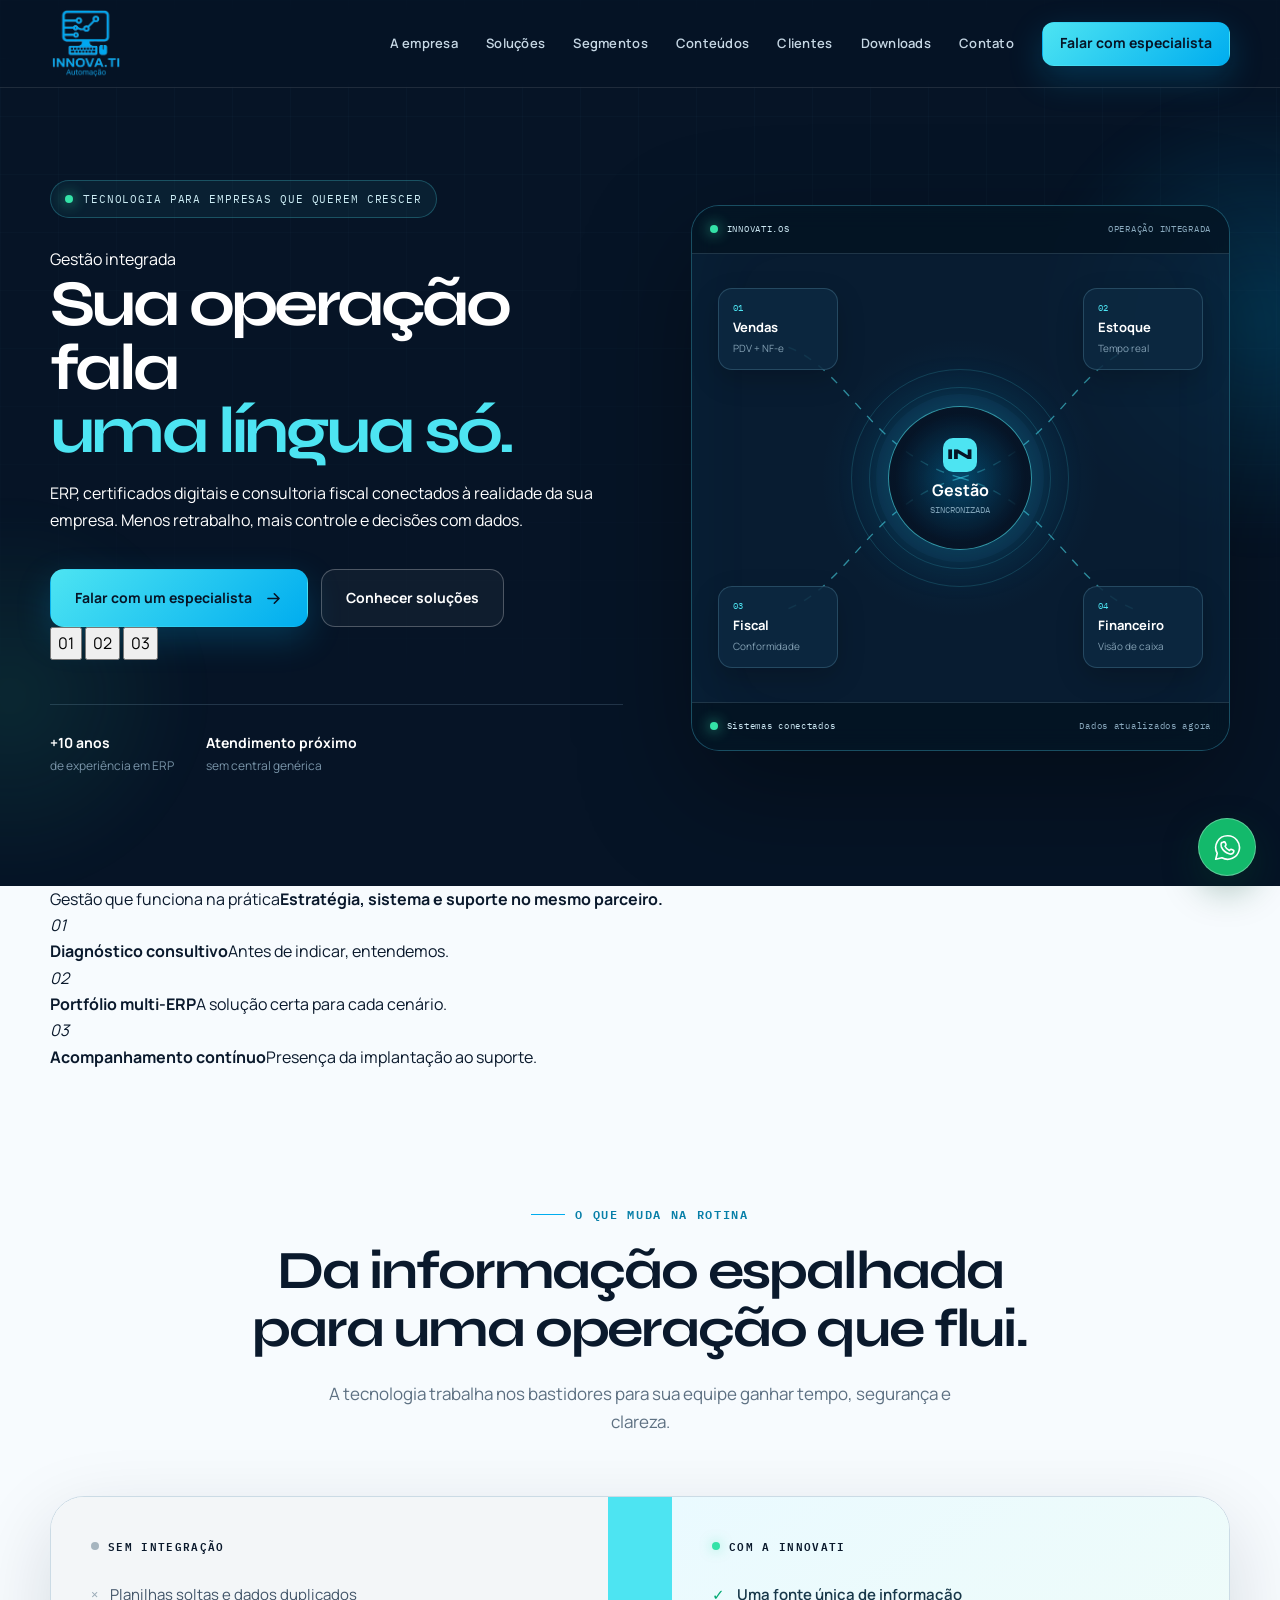
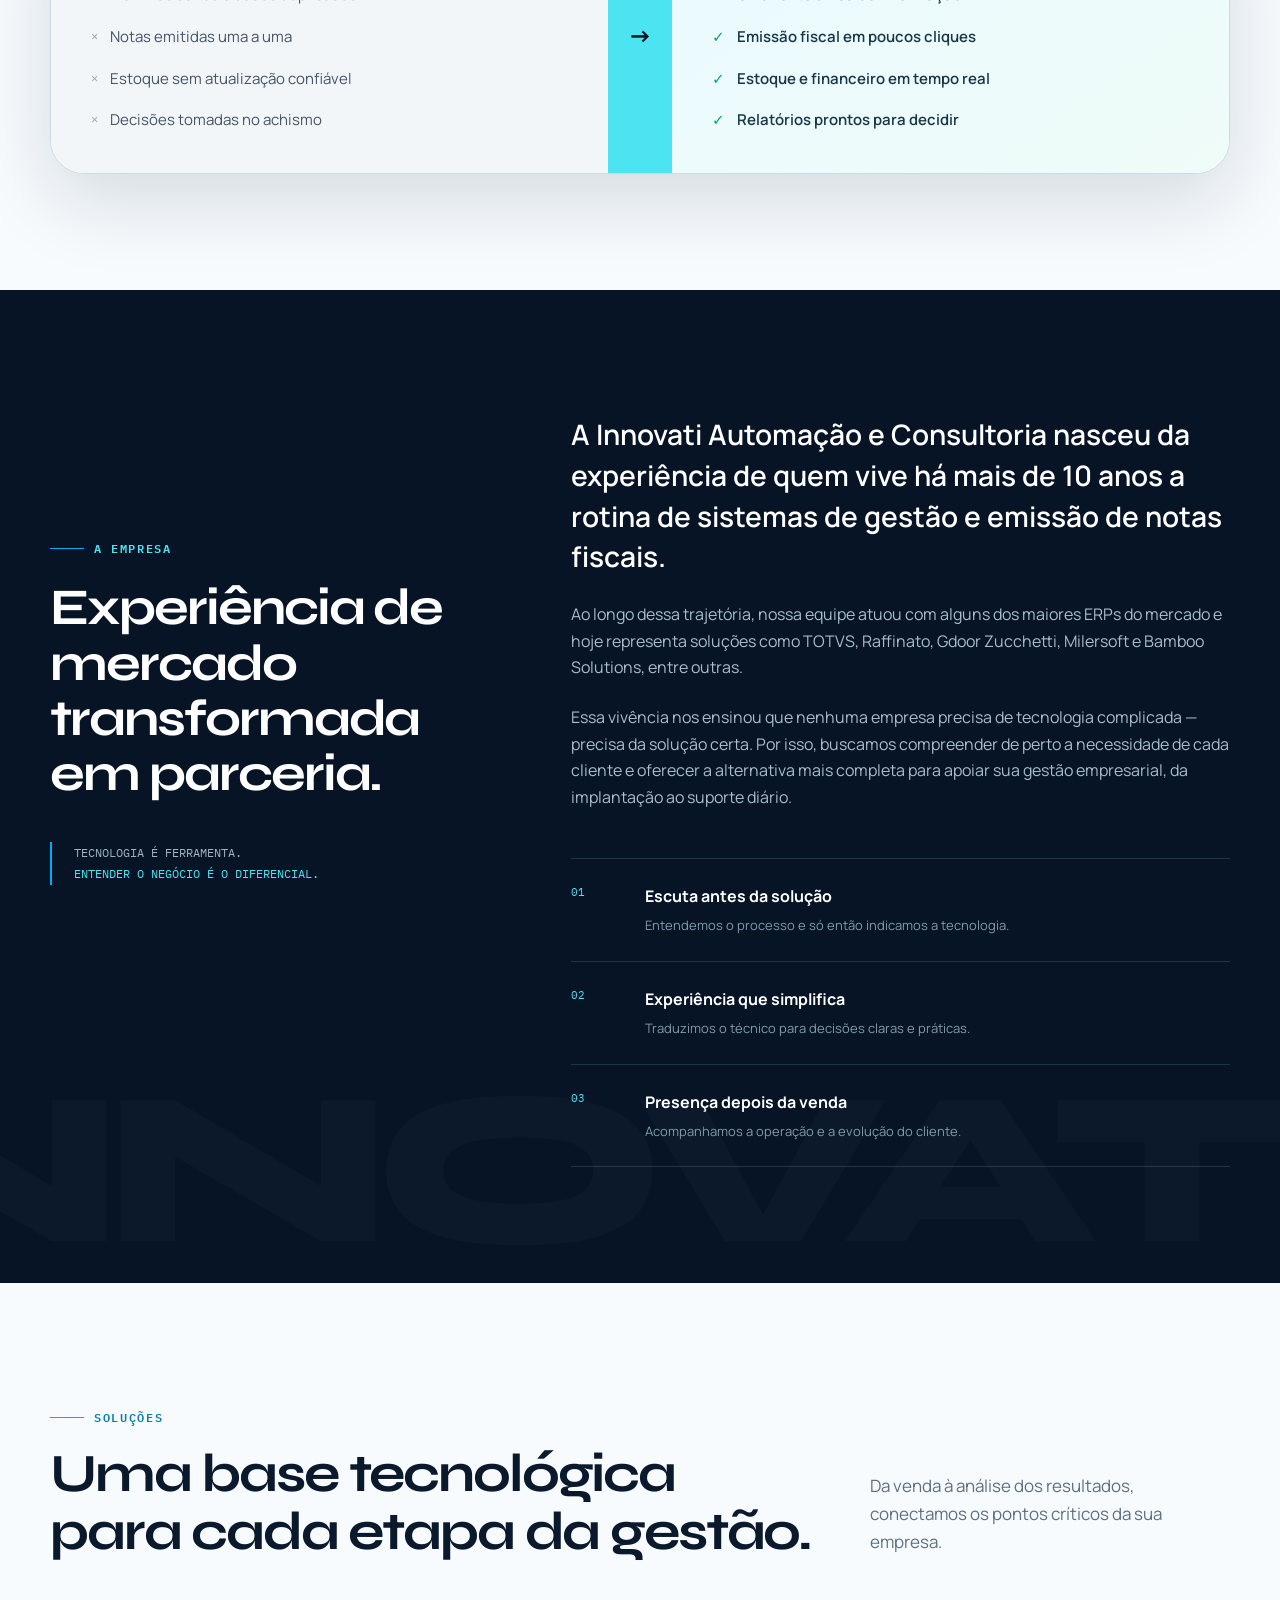
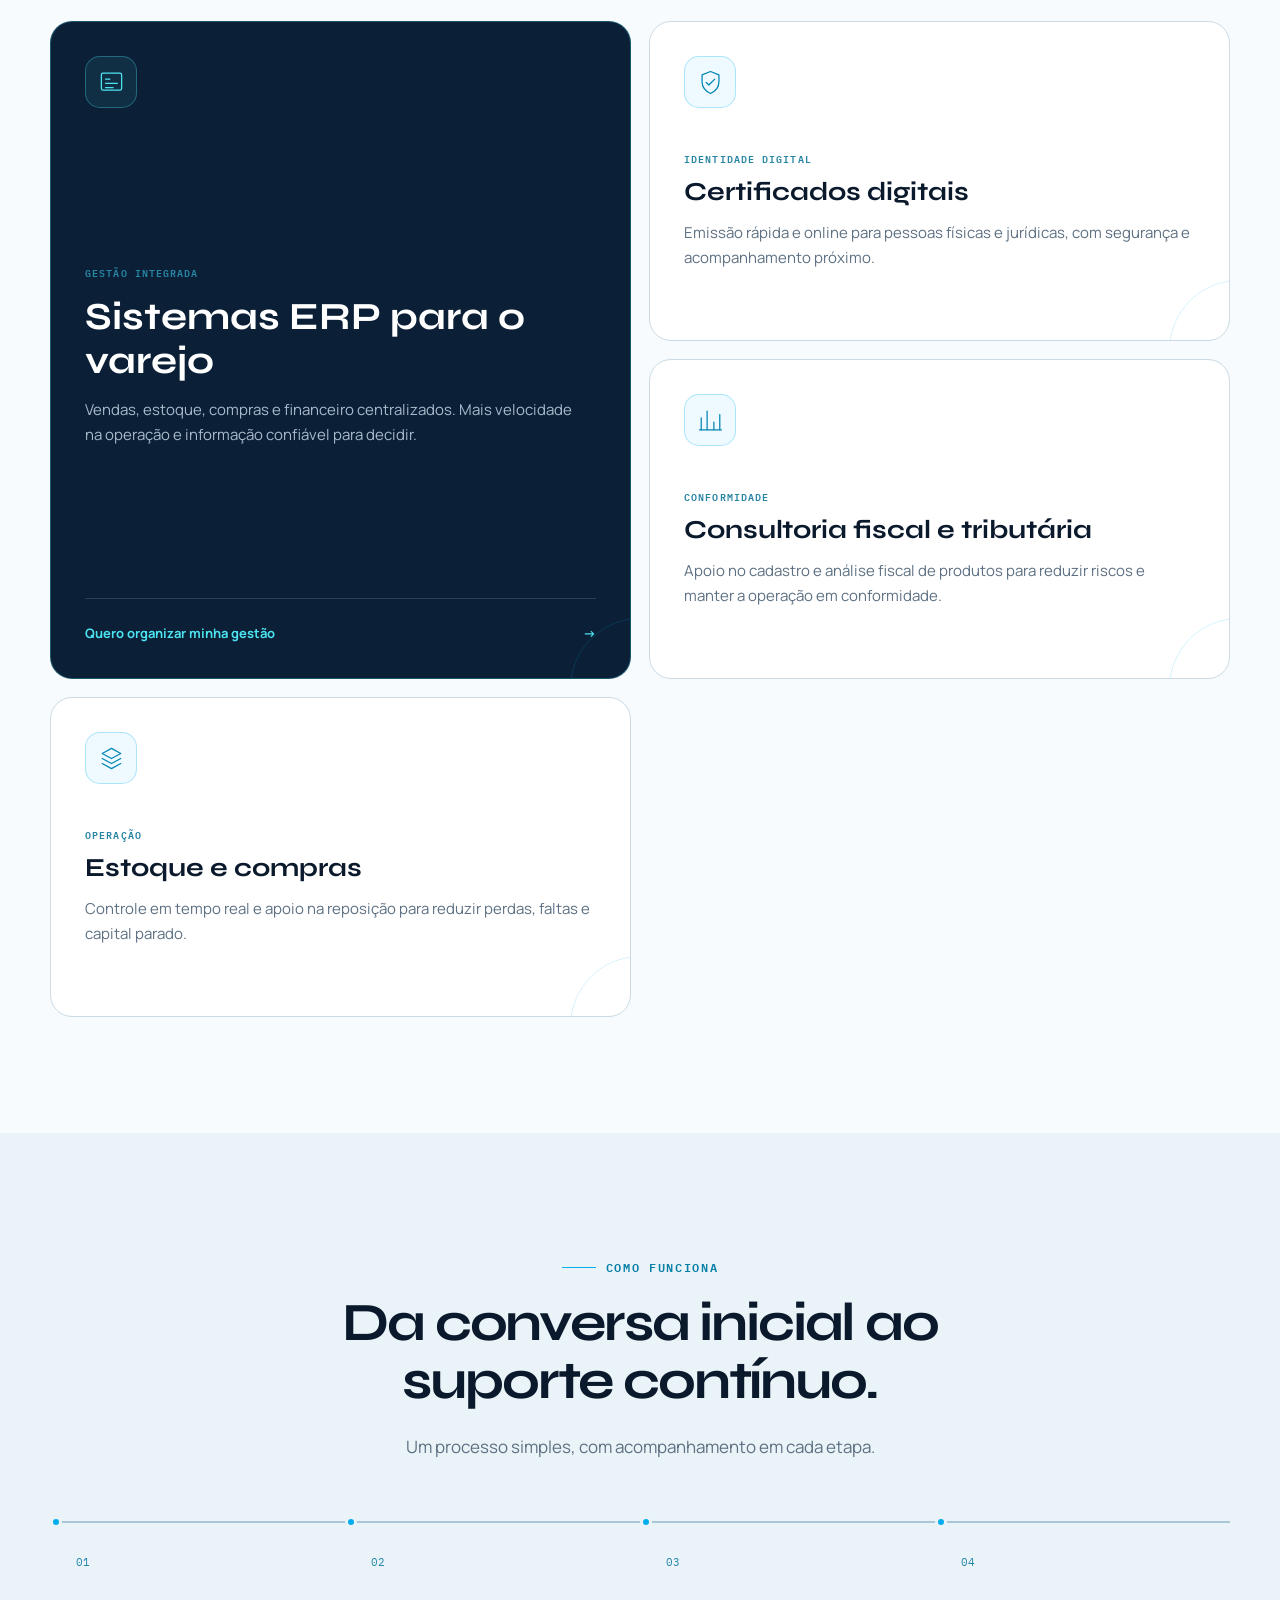
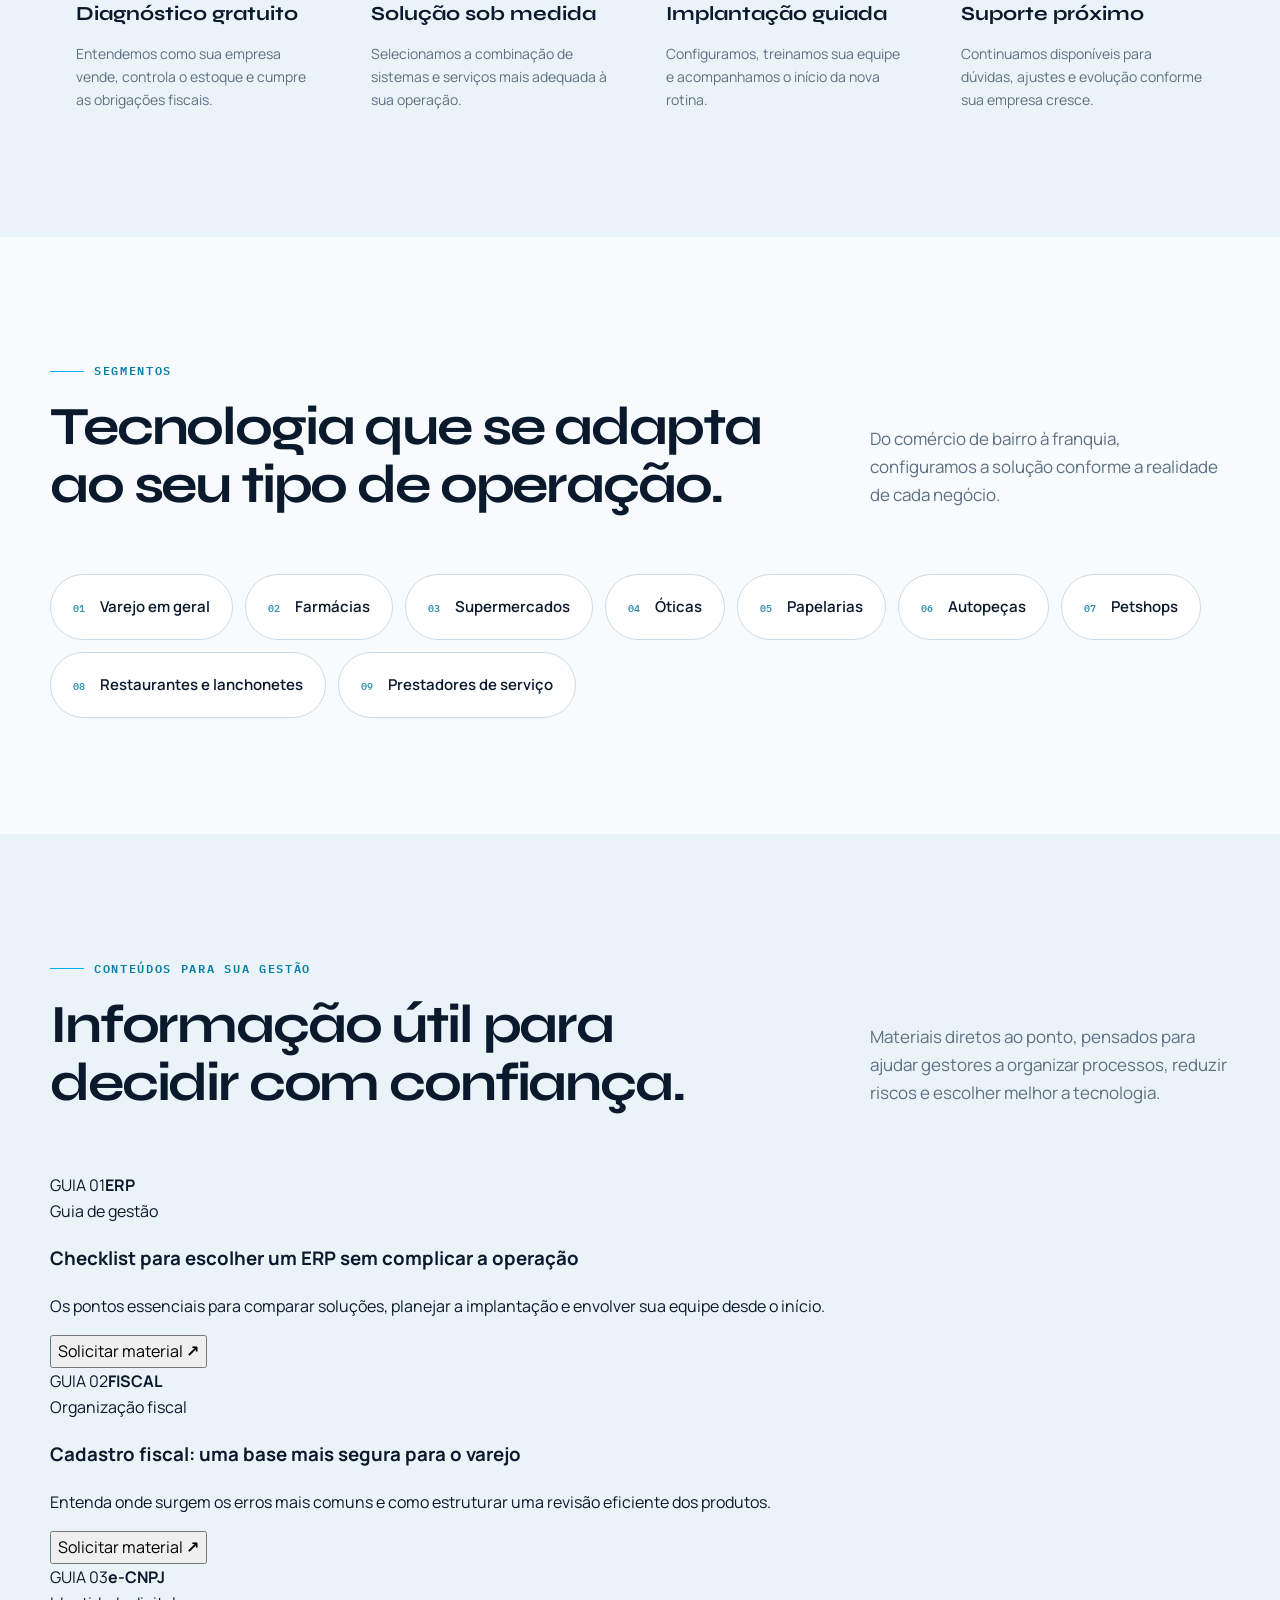
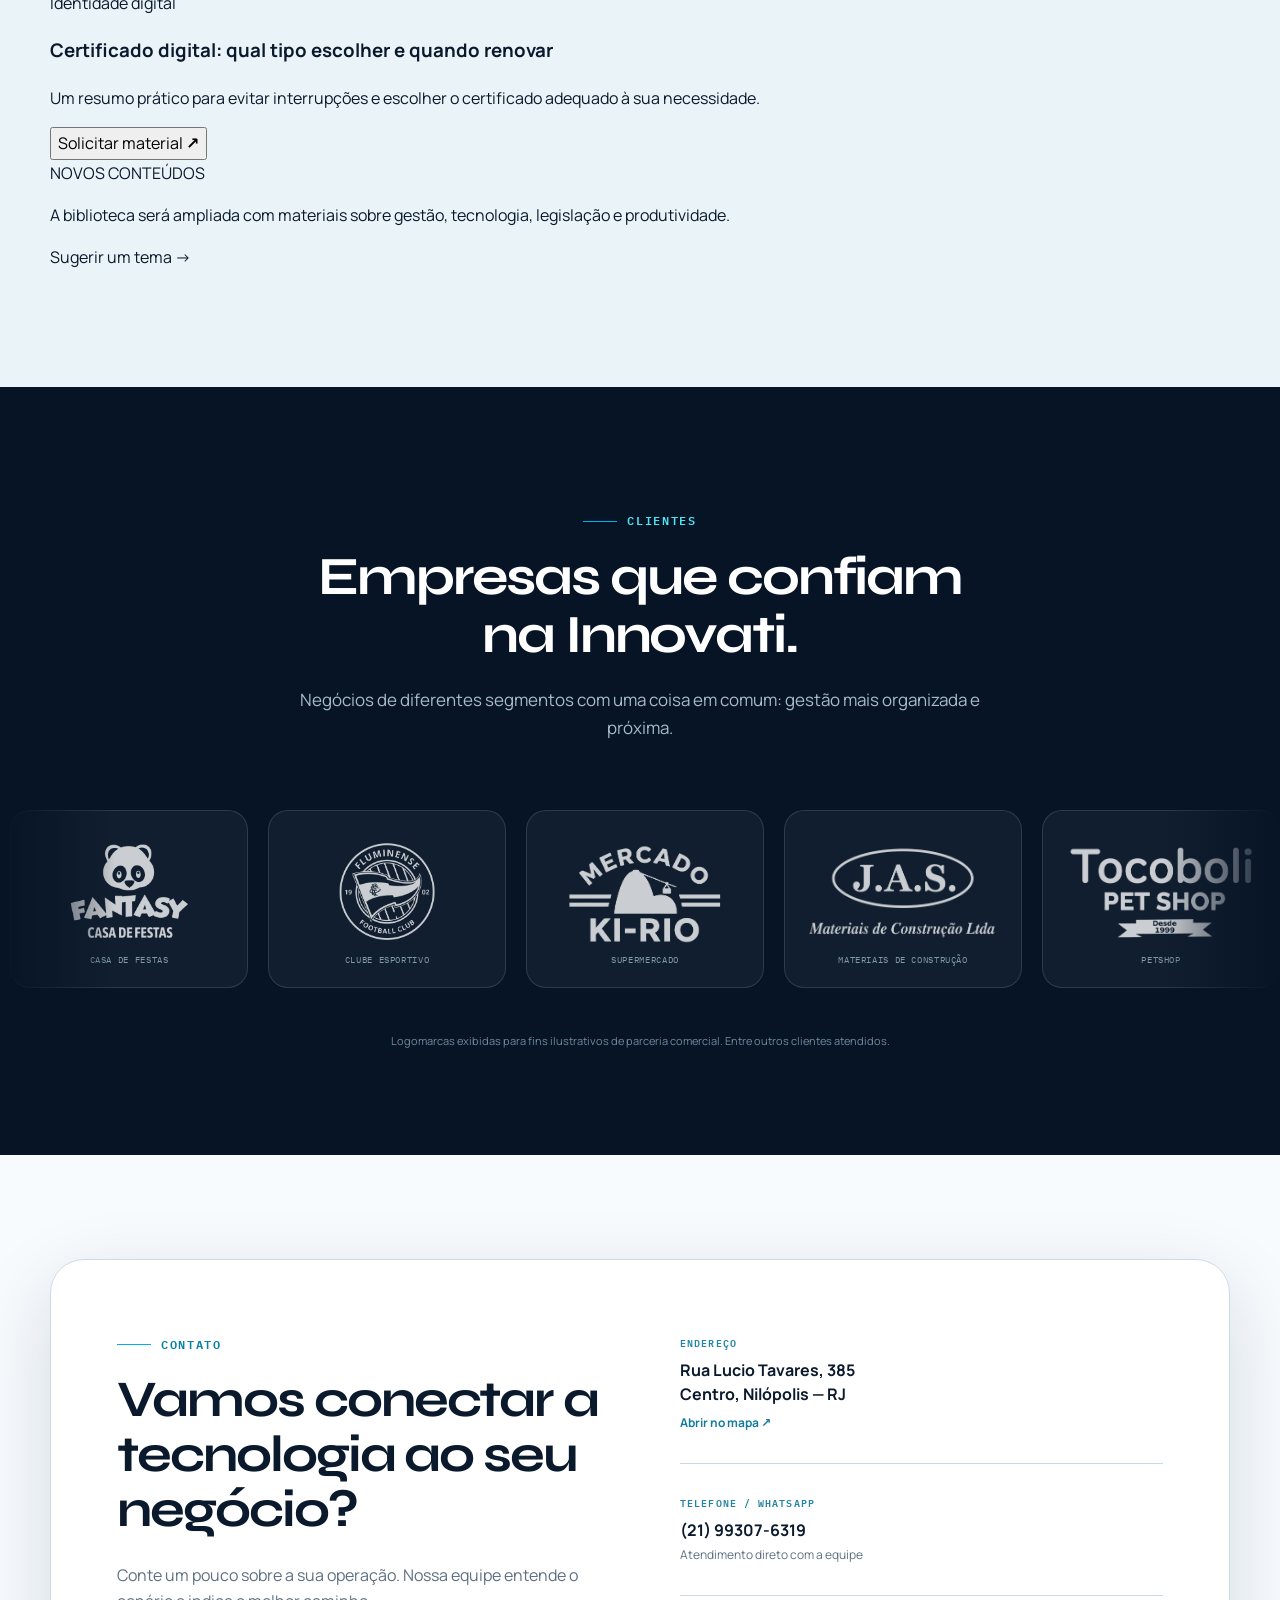
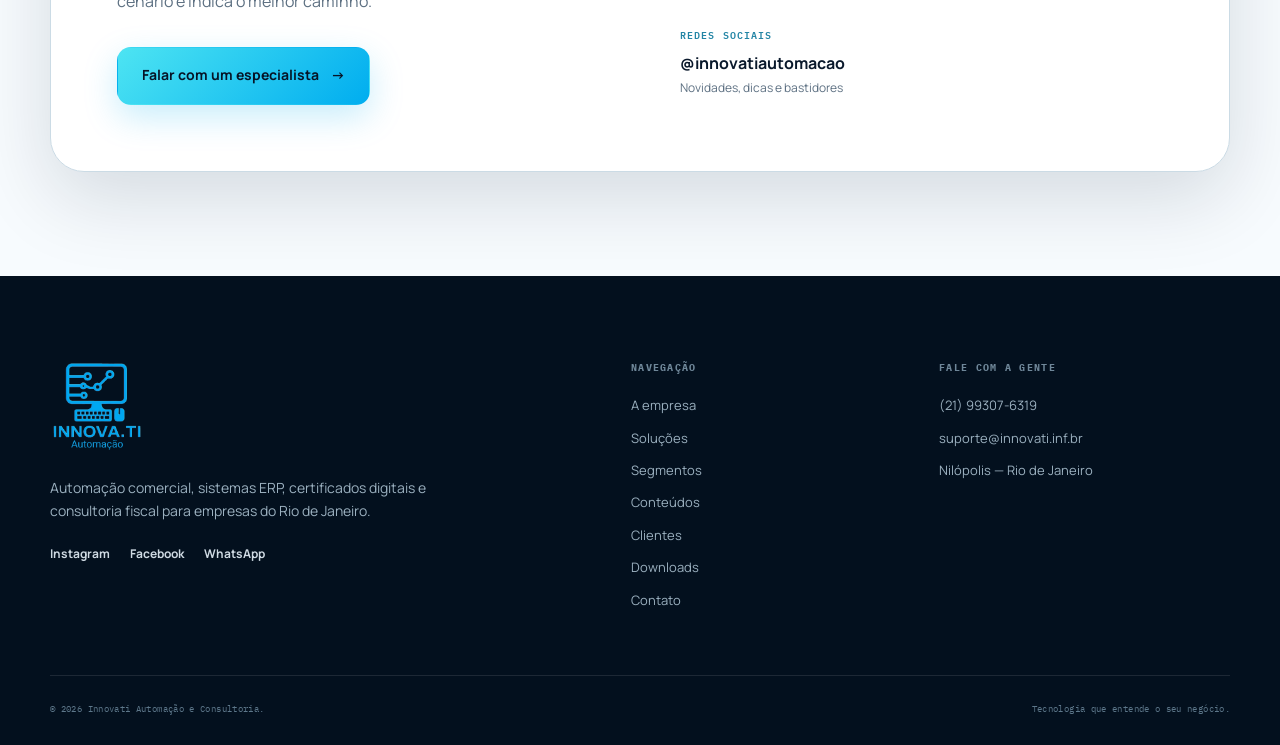
==== commit c8ca5481: "Adapta composição editorial e conteúdos" ====
--- a/index.html
+++ b/index.html
@@ -30,6 +30,7 @@
         <a href="#empresa">A empresa</a>
         <a href="#solucoes">Soluções</a>
         <a href="#segmentos">Segmentos</a>
+        <a href="#conteudos">Conteúdos</a>
         <a href="#clientes">Clientes</a>
         <a href="downloads.html">Downloads</a>
         <a href="#contato">Contato</a>
@@ -48,16 +49,50 @@
       <div class="hero-orb hero-orb-two" aria-hidden="true"></div>
 
       <div class="container hero-layout">
-        <div class="hero-copy reveal is-visible">
+        <div class="hero-copy reveal is-visible" data-hero-carousel>
           <div class="status-pill"><i></i> Tecnologia para empresas que querem crescer</div>
-          <h1>Sua operação fala <span>uma língua só.</span></h1>
-          <p>ERP, certificados digitais e consultoria fiscal conectados à realidade da sua empresa. Menos retrabalho, mais controle e decisões com dados.</p>
-          <div class="hero-actions">
-            <button class="button button-primary button-large" type="button" data-open-contact>
-              Falar com um especialista
-              <svg viewBox="0 0 24 24" aria-hidden="true"><path d="M5 12h14M13 6l6 6-6 6"/></svg>
-            </button>
-            <a class="button button-ghost button-large" href="#solucoes">Conhecer soluções</a>
+          <div class="hero-slides" aria-live="polite">
+            <article class="hero-slide is-active" data-hero-slide>
+              <span class="hero-kicker">Gestão integrada</span>
+              <h1>Sua operação fala <span>uma língua só.</span></h1>
+              <p>ERP, certificados digitais e consultoria fiscal conectados à realidade da sua empresa. Menos retrabalho, mais controle e decisões com dados.</p>
+              <div class="hero-actions">
+                <button class="button button-primary button-large" type="button" data-open-contact>
+                  Falar com um especialista
+                  <svg viewBox="0 0 24 24" aria-hidden="true"><path d="M5 12h14M13 6l6 6-6 6"/></svg>
+                </button>
+                <a class="button button-ghost button-large" href="#solucoes">Conhecer soluções</a>
+              </div>
+            </article>
+            <article class="hero-slide" data-hero-slide hidden>
+              <span class="hero-kicker">Consultoria fiscal</span>
+              <h1>Mudanças fiscais com <span>mais clareza.</span></h1>
+              <p>Organize cadastros, regras e processos para atravessar mudanças tributárias com orientação próxima e uma operação mais segura.</p>
+              <div class="hero-actions">
+                <button class="button button-primary button-large" type="button" data-open-contact data-contact-subject="Consultoria fiscal e tributária">
+                  Revisar minha operação
+                  <svg viewBox="0 0 24 24" aria-hidden="true"><path d="M5 12h14M13 6l6 6-6 6"/></svg>
+                </button>
+                <a class="button button-ghost button-large" href="#conteudos">Ver conteúdos</a>
+              </div>
+            </article>
+            <article class="hero-slide" data-hero-slide hidden>
+              <span class="hero-kicker">Implantação e suporte</span>
+              <h1>Tecnologia com <span>gente por perto.</span></h1>
+              <p>Da escolha do sistema ao treinamento da equipe, a Innovati acompanha cada etapa para a tecnologia funcionar de verdade no dia a dia.</p>
+              <div class="hero-actions">
+                <button class="button button-primary button-large" type="button" data-open-contact data-contact-subject="Comercial">
+                  Planejar minha implantação
+                  <svg viewBox="0 0 24 24" aria-hidden="true"><path d="M5 12h14M13 6l6 6-6 6"/></svg>
+                </button>
+                <a class="button button-ghost button-large" href="#empresa">Conhecer a Innovati</a>
+              </div>
+            </article>
+          </div>
+          <div class="hero-pagination" role="tablist" aria-label="Destaques">
+            <button class="is-active" type="button" role="tab" aria-selected="true" aria-label="Exibir destaque 1" data-hero-dot="0"><span>01</span></button>
+            <button type="button" role="tab" aria-selected="false" aria-label="Exibir destaque 2" data-hero-dot="1"><span>02</span></button>
+            <button type="button" role="tab" aria-selected="false" aria-label="Exibir destaque 3" data-hero-dot="2"><span>03</span></button>
           </div>
           <ul class="hero-proof" aria-label="Diferenciais">
             <li><strong>+10 anos</strong><span>de experiência em ERP</span></li>
@@ -95,6 +130,15 @@
       </div>
     </section>
 
+    <section class="trust-strip" aria-label="Diferenciais da Innovati">
+      <div class="container trust-grid">
+        <div class="trust-intro"><span>Gestão que funciona na prática</span><strong>Estratégia, sistema e suporte no mesmo parceiro.</strong></div>
+        <article><i>01</i><div><strong>Diagnóstico consultivo</strong><span>Antes de indicar, entendemos.</span></div></article>
+        <article><i>02</i><div><strong>Portfólio multi-ERP</strong><span>A solução certa para cada cenário.</span></div></article>
+        <article><i>03</i><div><strong>Acompanhamento contínuo</strong><span>Presença da implantação ao suporte.</span></div></article>
+      </div>
+    </section>
+
     <section class="outcomes section-light">
       <div class="container">
         <div class="section-heading reveal">
@@ -248,6 +292,49 @@
       </div>
     </section>
 
+    <section class="insights section-mist" id="conteudos">
+      <div class="container">
+        <div class="section-heading section-heading-split reveal">
+          <div><span class="eyebrow">Conteúdos para sua gestão</span><h2>Informação útil para<br>decidir com confiança.</h2></div>
+          <p>Materiais diretos ao ponto, pensados para ajudar gestores a organizar processos, reduzir riscos e escolher melhor a tecnologia.</p>
+        </div>
+
+        <div class="insight-grid">
+          <article class="insight-card insight-featured reveal">
+            <div class="insight-visual" aria-hidden="true"><span>GUIA 01</span><strong>ERP</strong><i></i></div>
+            <div class="insight-body">
+              <span class="insight-type">Guia de gestão</span>
+              <h3>Checklist para escolher um ERP sem complicar a operação</h3>
+              <p>Os pontos essenciais para comparar soluções, planejar a implantação e envolver sua equipe desde o início.</p>
+              <button type="button" data-open-contact data-material="Checklist para escolher um ERP" data-contact-subject="Comercial">Solicitar material <b>↗</b></button>
+            </div>
+          </article>
+
+          <article class="insight-card reveal">
+            <div class="insight-visual insight-fiscal" aria-hidden="true"><span>GUIA 02</span><strong>FISCAL</strong><i></i></div>
+            <div class="insight-body">
+              <span class="insight-type">Organização fiscal</span>
+              <h3>Cadastro fiscal: uma base mais segura para o varejo</h3>
+              <p>Entenda onde surgem os erros mais comuns e como estruturar uma revisão eficiente dos produtos.</p>
+              <button type="button" data-open-contact data-material="Guia de organização fiscal no varejo" data-contact-subject="Consultoria fiscal e tributária">Solicitar material <b>↗</b></button>
+            </div>
+          </article>
+
+          <article class="insight-card reveal">
+            <div class="insight-visual insight-certificate" aria-hidden="true"><span>GUIA 03</span><strong>e-CNPJ</strong><i></i></div>
+            <div class="insight-body">
+              <span class="insight-type">Identidade digital</span>
+              <h3>Certificado digital: qual tipo escolher e quando renovar</h3>
+              <p>Um resumo prático para evitar interrupções e escolher o certificado adequado à sua necessidade.</p>
+              <button type="button" data-open-contact data-material="Guia sobre certificado digital" data-contact-subject="Certificado digital">Solicitar material <b>↗</b></button>
+            </div>
+          </article>
+        </div>
+
+        <div class="insight-note reveal"><span>NOVOS CONTEÚDOS</span><p>A biblioteca será ampliada com materiais sobre gestão, tecnologia, legislação e produtividade.</p><a href="#contato">Sugerir um tema →</a></div>
+      </div>
+    </section>
+
     <section class="clients section-dark" id="clientes">
       <div class="container">
         <div class="section-heading section-heading-dark reveal">
@@ -297,7 +384,7 @@
         <p>Automação comercial, sistemas ERP, certificados digitais e consultoria fiscal para empresas do Rio de Janeiro.</p>
         <div class="footer-social"><a href="https://www.instagram.com/innovatiautomacao" target="_blank" rel="noopener">Instagram</a><a href="https://www.facebook.com/innovatiautomacao" target="_blank" rel="noopener">Facebook</a><a href="https://wa.me/5521993076319" target="_blank" rel="noopener">WhatsApp</a></div>
       </div>
-      <div class="footer-links"><h3>Navegação</h3><a href="#empresa">A empresa</a><a href="#solucoes">Soluções</a><a href="#segmentos">Segmentos</a><a href="#clientes">Clientes</a><a href="downloads.html">Downloads</a><a href="#contato">Contato</a></div>
+      <div class="footer-links"><h3>Navegação</h3><a href="#empresa">A empresa</a><a href="#solucoes">Soluções</a><a href="#segmentos">Segmentos</a><a href="#conteudos">Conteúdos</a><a href="#clientes">Clientes</a><a href="downloads.html">Downloads</a><a href="#contato">Contato</a></div>
       <div class="footer-links"><h3>Fale com a gente</h3><a href="tel:+5521993076319">(21)&nbsp;99307&#8209;6319</a><a href="mailto:suporte@innovati.inf.br">suporte@innovati.inf.br</a><span>Nilópolis — Rio de Janeiro</span></div>
     </div>
     <div class="container footer-bottom"><span>© 2026 Innovati Automação e Consultoria.</span><span>Tecnologia que entende o seu negócio.</span></div>
@@ -312,6 +399,8 @@
         <p>Preencha os dados e, ao continuar, sua mensagem será aberta já formatada no WhatsApp.</p>
       </div>
       <form id="lead-form" class="lead-form">
+        <input type="hidden" name="material" value="">
+        <p class="request-context" data-request-context hidden></p>
         <div class="form-grid">
           <label class="field"><span>Nome</span><input type="text" name="nome" autocomplete="name" placeholder="Como podemos chamar você?" required></label>
           <label class="field"><span>E-mail</span><input type="email" name="email" autocomplete="email" placeholder="voce@empresa.com.br" required></label>
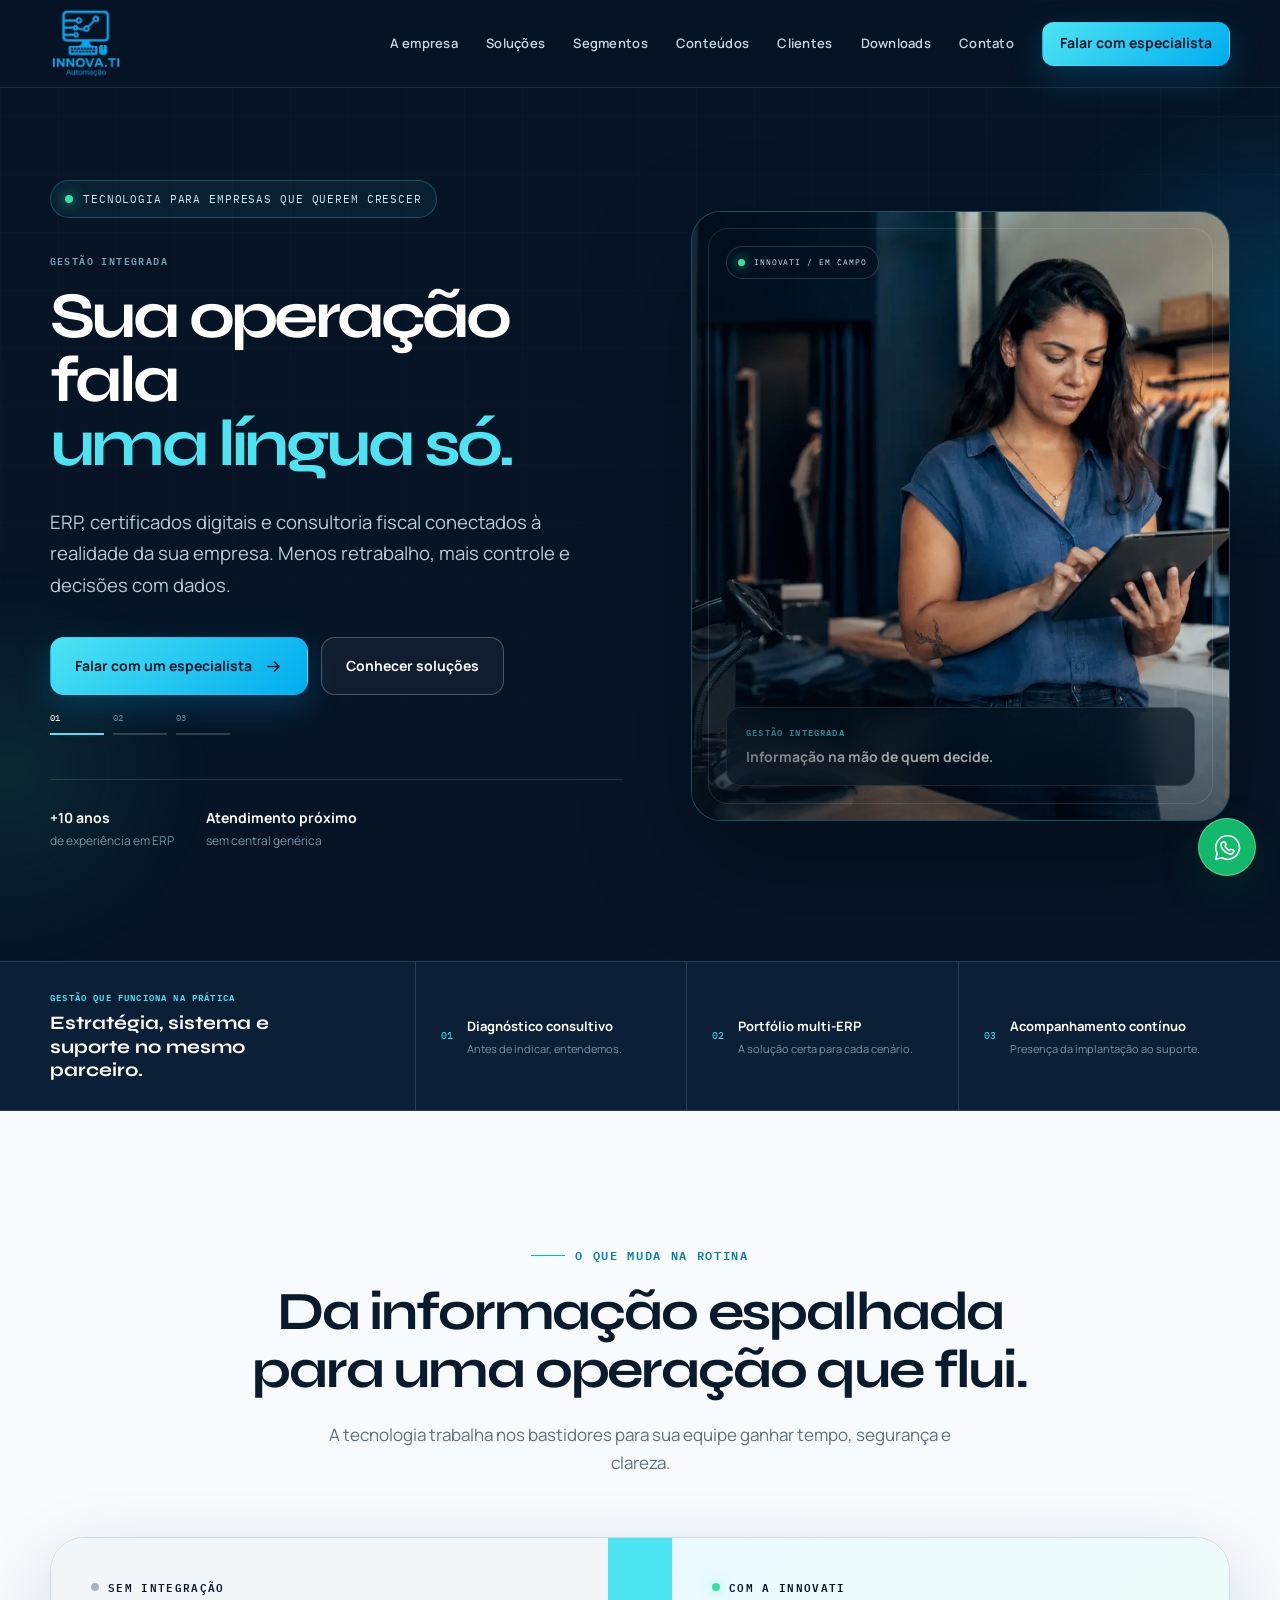
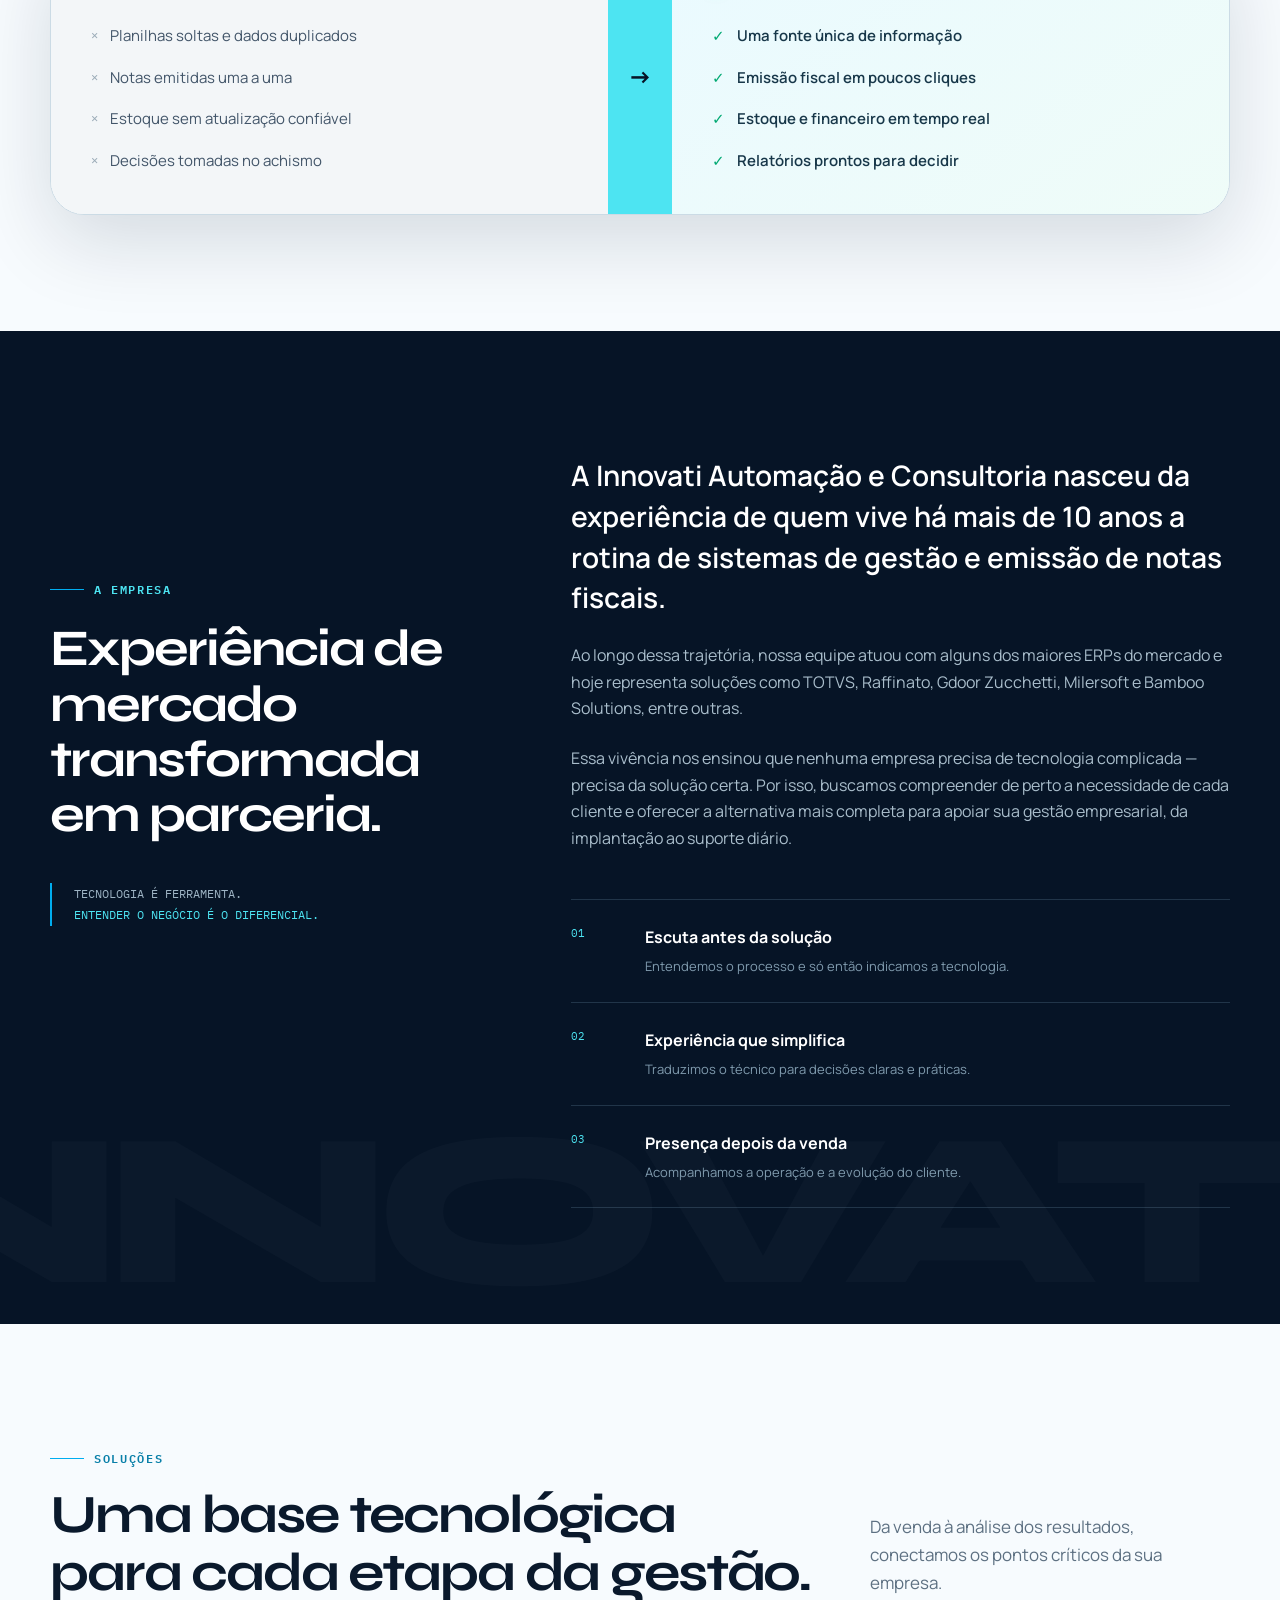
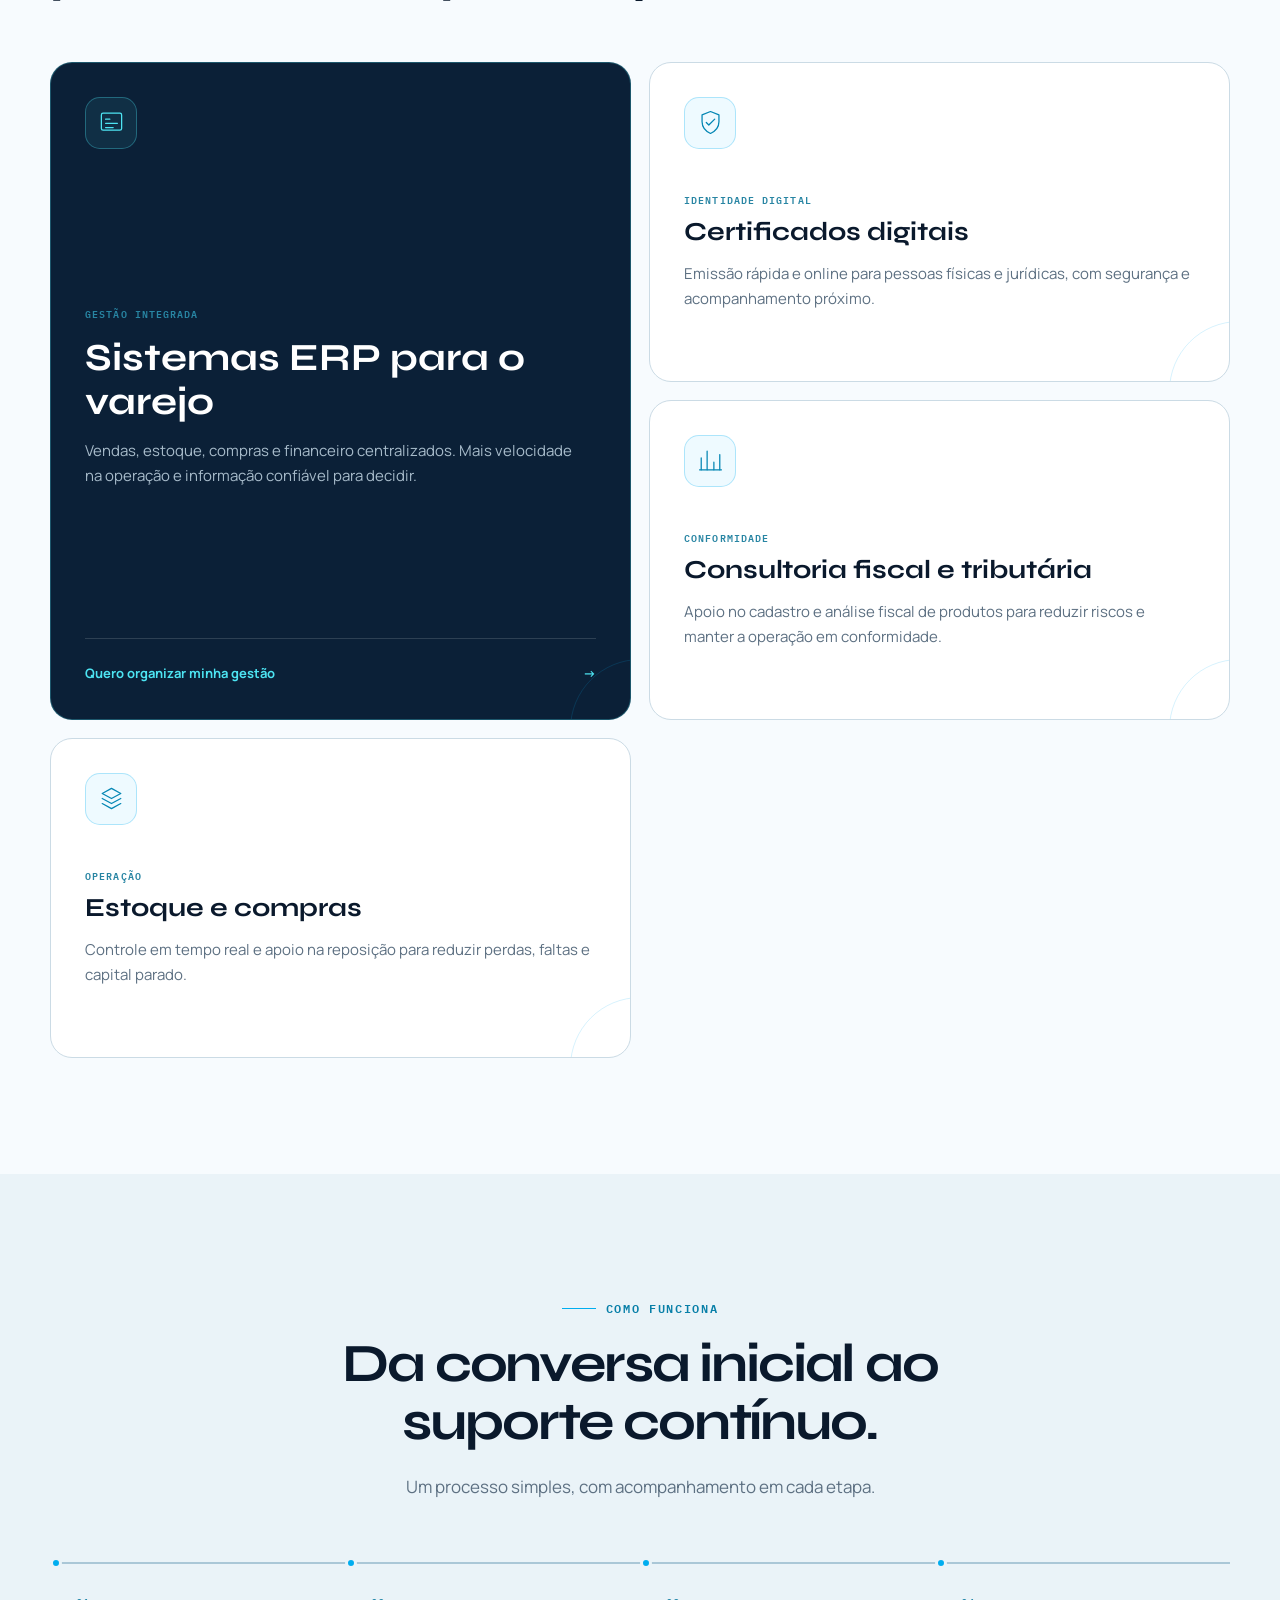
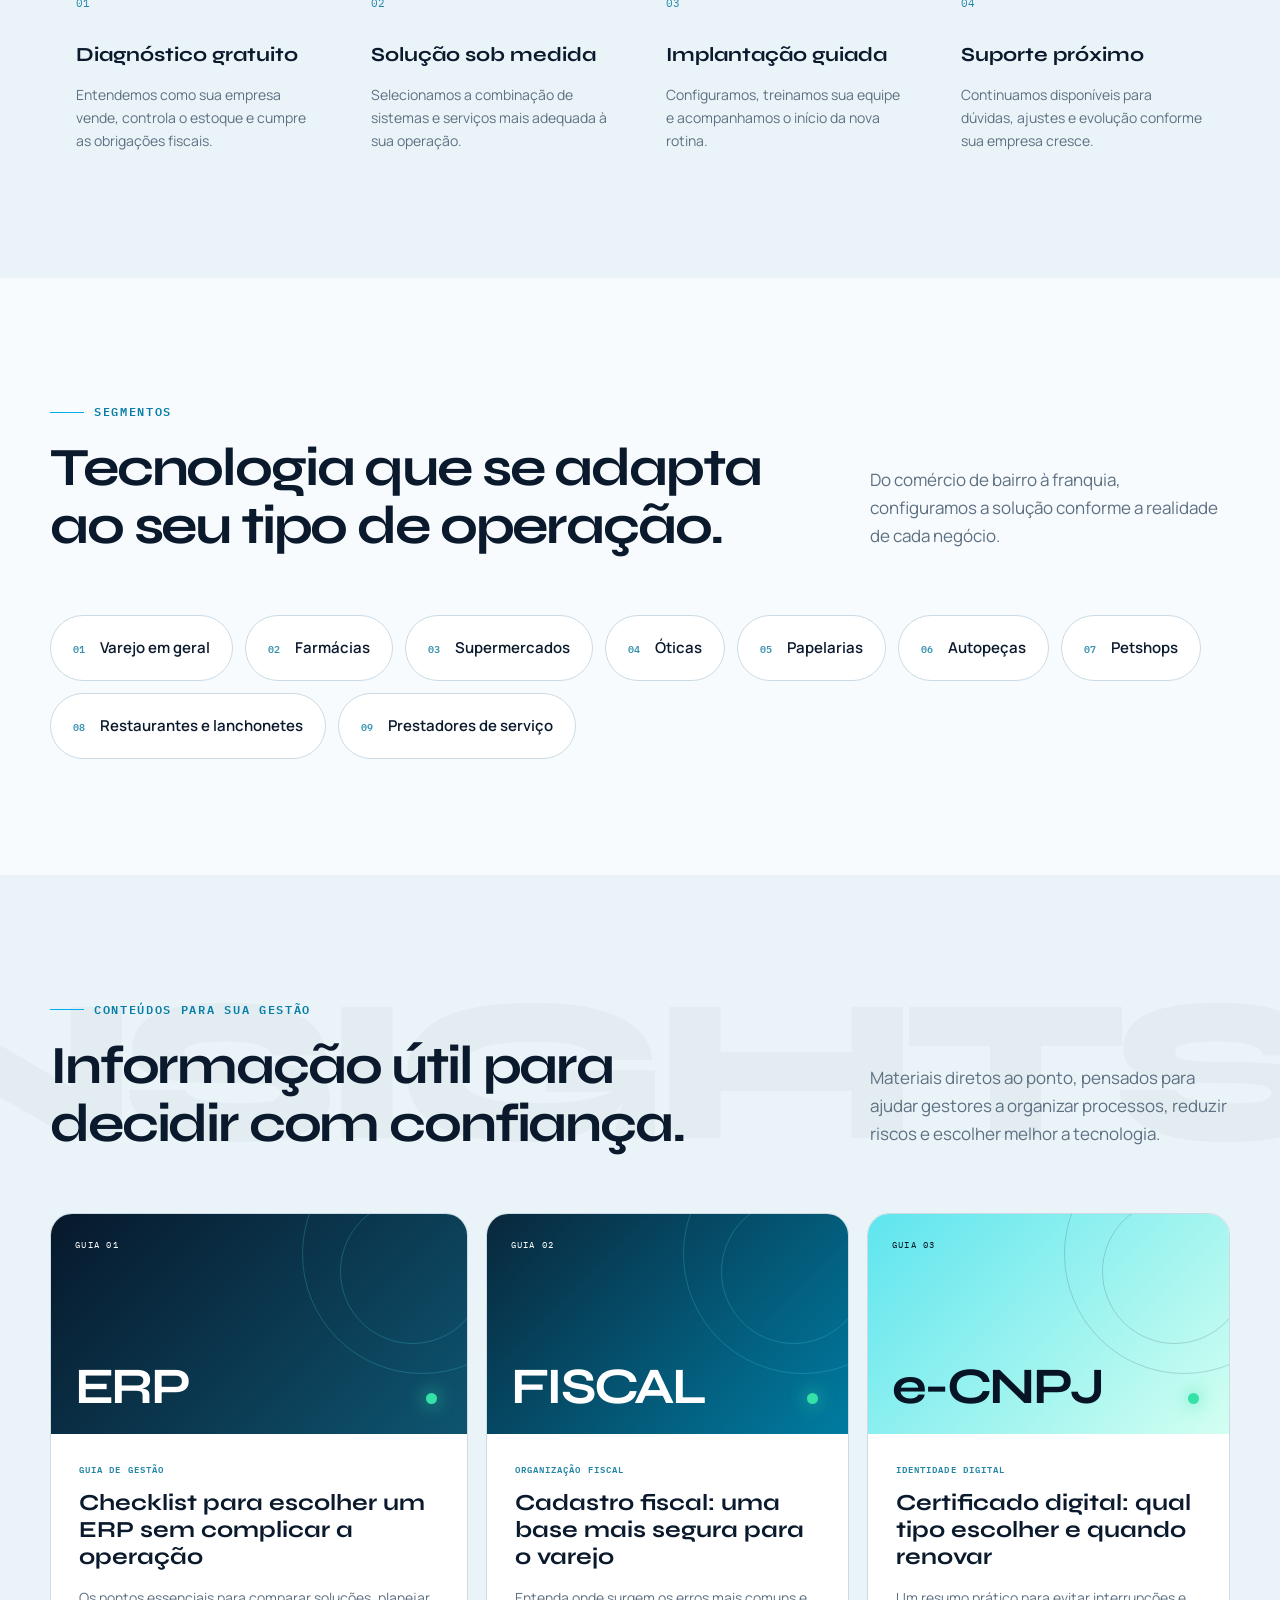
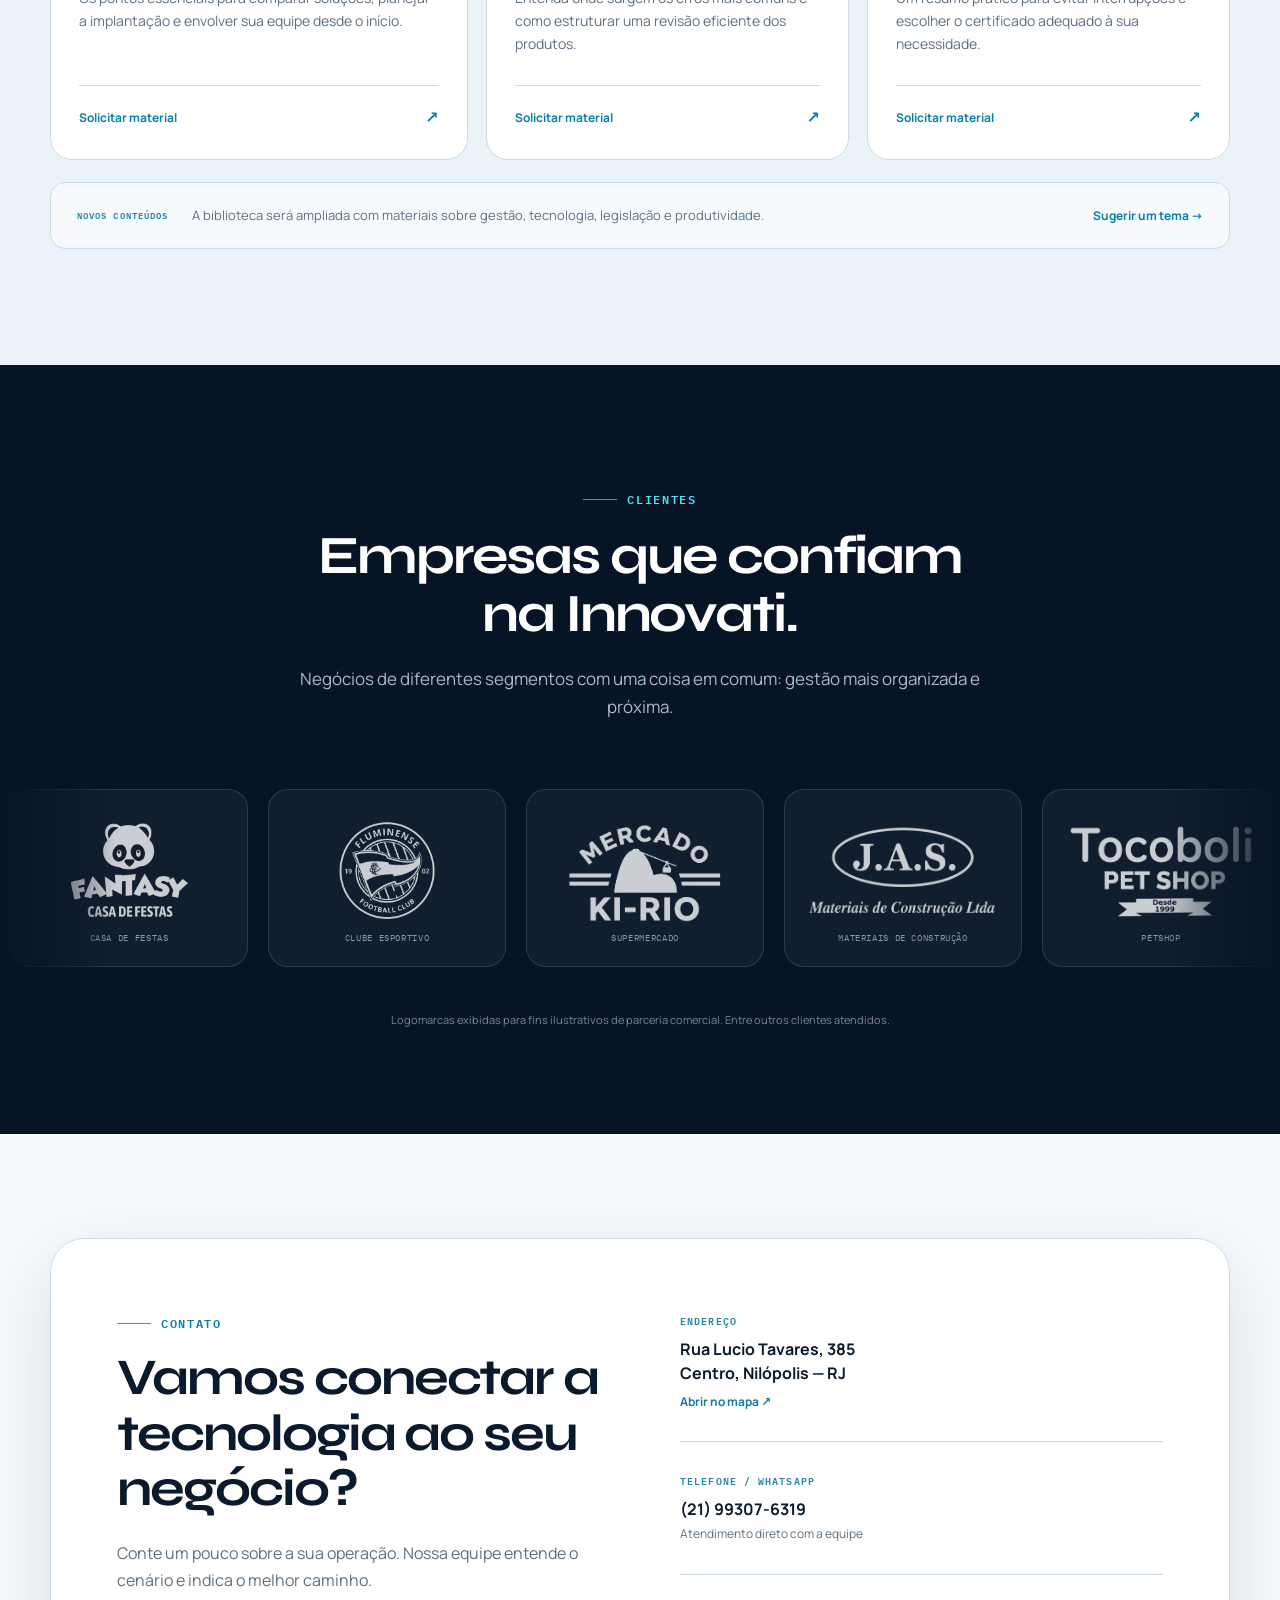
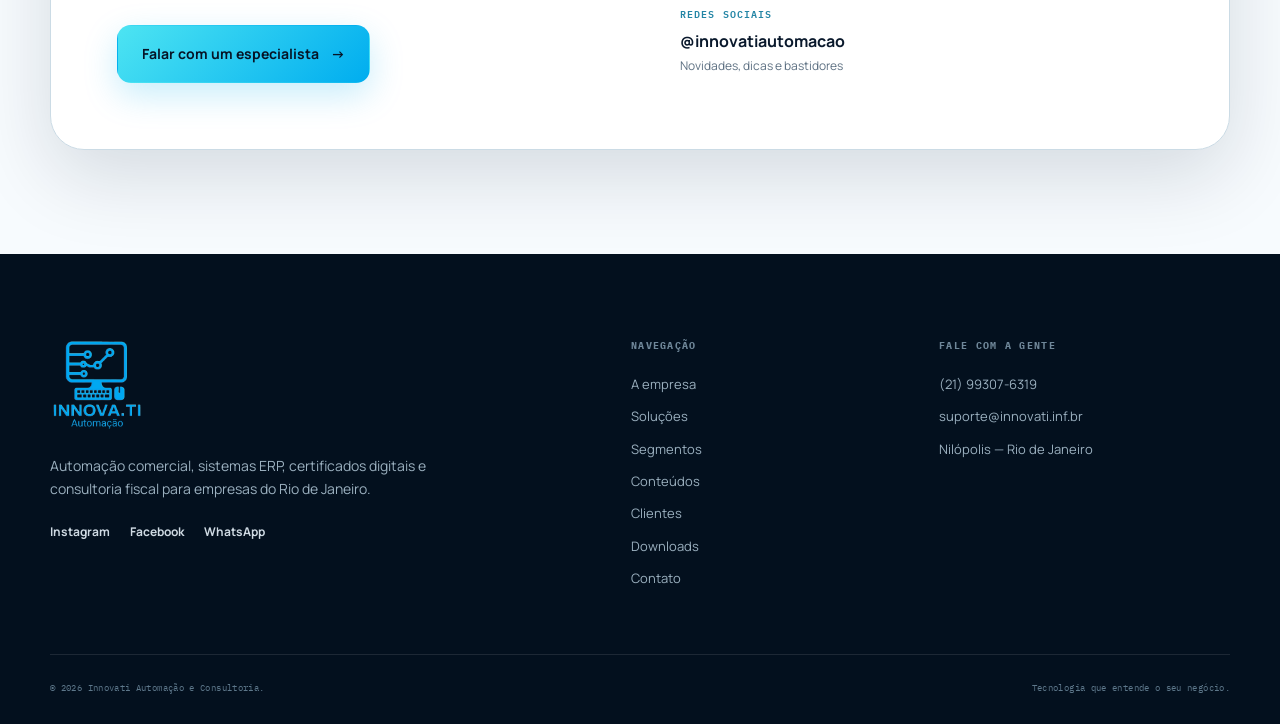
==== commit 061f7060: "Humaniza o hero com cenas reais" ====
--- a/index.html
+++ b/index.html
@@ -10,6 +10,7 @@
   <link rel="preconnect" href="https://fonts.gstatic.com" crossorigin>
   <link href="https://fonts.googleapis.com/css2?family=IBM+Plex+Mono:wght@400;500;600&family=Manrope:wght@400;500;600;700&family=Syne:wght@600;700;800&display=swap" rel="stylesheet">
   <link rel="icon" href="assets/img/logo-innovati.png" type="image/png">
+  <link rel="preload" href="assets/img/hero/hero-gestao.webp" as="image" type="image/webp">
   <link rel="stylesheet" href="css/styles.css">
   <script src="js/main.js" defer></script>
 </head>
@@ -100,32 +101,20 @@
           </ul>
         </div>
 
-        <div class="system-visual reveal is-visible" role="img" aria-label="Módulos de vendas, estoque, fiscal e financeiro conectados à gestão">
-          <div class="system-topbar">
-            <span><i></i> INNOVATI.OS</span>
-            <span>OPERAÇÃO INTEGRADA</span>
-          </div>
-          <div class="system-map">
-            <svg class="system-routes" viewBox="0 0 520 430" aria-hidden="true">
-              <path d="M260 215 C170 190 150 105 86 86"/>
-              <path d="M260 215 C350 190 370 105 434 86"/>
-              <path d="M260 215 C170 240 150 325 86 344"/>
-              <path d="M260 215 C350 240 370 325 434 344"/>
-            </svg>
-            <div class="module module-sales"><i>01</i><strong>Vendas</strong><span>PDV + NF-e</span></div>
-            <div class="module module-stock"><i>02</i><strong>Estoque</strong><span>Tempo real</span></div>
-            <div class="module module-fiscal"><i>03</i><strong>Fiscal</strong><span>Conformidade</span></div>
-            <div class="module module-finance"><i>04</i><strong>Financeiro</strong><span>Visão de caixa</span></div>
-            <div class="system-core">
-              <span>IN</span>
-              <strong>Gestão</strong>
-              <small>sincronizada</small>
-            </div>
-          </div>
-          <div class="system-footer">
-            <span><i></i> Sistemas conectados</span>
-            <span>Dados atualizados agora</span>
-          </div>
+        <div class="hero-media reveal is-visible" aria-label="Tecnologia aplicada à rotina dos clientes da Innovati">
+          <figure class="hero-visual is-active" data-hero-visual>
+            <img src="assets/img/hero/hero-gestao.webp" width="1400" height="933" alt="Lojista usando um tablet junto ao caixa de uma loja de roupas" fetchpriority="high">
+            <figcaption><span>Gestão integrada</span><strong>Informação na mão de quem decide.</strong></figcaption>
+          </figure>
+          <figure class="hero-visual" data-hero-visual hidden>
+            <img src="assets/img/hero/hero-fiscal.webp" width="1400" height="933" alt="Consultora e lojista analisando informações de gestão em um notebook" loading="lazy">
+            <figcaption><span>Consultoria fiscal</span><strong>Decisões mais seguras, lado a lado.</strong></figcaption>
+          </figure>
+          <figure class="hero-visual" data-hero-visual hidden>
+            <img src="assets/img/hero/hero-suporte.webp" width="1400" height="933" alt="Consultor auxiliando uma comerciante a utilizar o sistema no notebook" loading="lazy">
+            <figcaption><span>Implantação e suporte</span><strong>Tecnologia funcionando na rotina real.</strong></figcaption>
+          </figure>
+          <div class="hero-media-label" aria-hidden="true"><i></i> INNOVATI / EM CAMPO</div>
         </div>
       </div>
     </section>
--- a/css/styles.css
+++ b/css/styles.css
@@ -212,6 +212,10 @@
 .hero-orb-two { width: 380px; height: 380px; left: -180px; bottom: 0; background: radial-gradient(circle, rgba(52,226,167,.1), transparent 70%); }
 .hero-layout { position: relative; display: grid; grid-template-columns: minmax(0, 1.03fr) minmax(440px, .97fr); align-items: center; gap: 68px; }
 .hero-copy { max-width: 650px; }
+.hero-slides { min-height: 430px; }
+.hero-slide { animation: hero-slide-in .55s cubic-bezier(.2,.7,.2,1) both; }
+.hero-slide[hidden] { display: none; }
+.hero-kicker { display: inline-block; margin-bottom: 16px; color: #78a4b8; font-family: var(--font-mono); font-size: 10px; font-weight: 600; letter-spacing: .14em; text-transform: uppercase; }
 .status-pill {
   width: fit-content;
   display: flex;
@@ -239,12 +243,41 @@
   letter-spacing: -.055em;
 }
 .hero h1 span { display: block; color: var(--cyan-bright); }
-.hero-copy > p { max-width: 620px; margin: 30px 0 0; color: #b9cbd8; font-size: clamp(17px, 1.45vw, 20px); line-height: 1.7; }
+.hero-slide > p { max-width: 620px; margin: 30px 0 0; color: #b9cbd8; font-size: clamp(17px, 1.45vw, 20px); line-height: 1.7; }
 .hero-actions { display: flex; flex-wrap: wrap; gap: 13px; margin-top: 36px; }
+.hero-pagination { display: flex; gap: 9px; margin-top: 8px; }
+.hero-pagination button { position: relative; width: 54px; height: 32px; padding: 0; border: 0; border-bottom: 2px solid rgba(255,255,255,.18); color: #6f899a; background: transparent; font-family: var(--font-mono); font-size: 9px; text-align: left; cursor: pointer; transition: color .25s ease, border-color .25s ease; }
+.hero-pagination button::after { content: ""; position: absolute; right: 0; bottom: -2px; left: 0; height: 2px; background: var(--cyan-bright); transform: scaleX(0); transform-origin: left; }
+.hero-pagination button.is-active { color: var(--white); border-color: transparent; }
+.hero-pagination button.is-active::after { animation: hero-progress 7s linear both; }
+.hero-pagination button span { pointer-events: none; }
 .hero-proof { display: flex; gap: 32px; margin: 44px 0 0; padding: 26px 0 0; border-top: 1px solid var(--line-dark); list-style: none; }
 .hero-proof li { display: grid; gap: 2px; }
 .hero-proof strong { color: var(--white); font-size: 14px; }
 .hero-proof span { color: #7994a8; font-size: 12px; }
+
+.hero-media {
+  position: relative;
+  min-height: 610px;
+  border: 1px solid rgba(77,228,242,.24);
+  border-radius: 30px;
+  background: var(--ink-soft);
+  box-shadow: 0 40px 110px rgba(0,0,0,.32);
+  overflow: hidden;
+  isolation: isolate;
+}
+.hero-media::before { content: ""; position: absolute; z-index: 2; inset: 0; pointer-events: none; background: linear-gradient(90deg, rgba(3,16,29,.38), transparent 38%), linear-gradient(0deg, rgba(3,16,29,.48), transparent 45%); }
+.hero-media::after { content: ""; position: absolute; z-index: 3; inset: 16px; border: 1px solid rgba(255,255,255,.12); border-radius: 20px; pointer-events: none; }
+.hero-visual { position: absolute; z-index: 1; inset: 0; margin: 0; animation: hero-photo-in .8s cubic-bezier(.2,.7,.2,1) both; }
+.hero-visual[hidden] { display: none; }
+.hero-visual img { width: 100%; height: 100%; object-fit: cover; object-position: 61% center; filter: saturate(.88) contrast(1.04); }
+.hero-visual:nth-child(2) img { object-position: 58% center; }
+.hero-visual:nth-child(3) img { object-position: 62% center; }
+.hero-visual figcaption { position: absolute; z-index: 4; right: 34px; bottom: 34px; left: 34px; display: grid; gap: 5px; padding: 17px 19px; border: 1px solid rgba(255,255,255,.18); border-radius: 15px; background: rgba(4,18,31,.68); backdrop-filter: blur(14px); }
+.hero-visual figcaption span { color: var(--cyan-bright); font-family: var(--font-mono); font-size: 9px; font-weight: 600; letter-spacing: .13em; text-transform: uppercase; }
+.hero-visual figcaption strong { color: var(--white); font-size: 14px; }
+.hero-media-label { position: absolute; z-index: 5; top: 34px; left: 34px; display: flex; align-items: center; gap: 9px; padding: 9px 11px; border: 1px solid rgba(255,255,255,.16); border-radius: 999px; color: #d5e7ef; background: rgba(4,18,31,.55); backdrop-filter: blur(12px); font-family: var(--font-mono); font-size: 8px; letter-spacing: .12em; }
+.hero-media-label i { width: 7px; height: 7px; border-radius: 50%; background: var(--mint); box-shadow: 0 0 12px var(--mint); }
 
 .system-visual {
   position: relative;
@@ -281,6 +314,19 @@
 .system-core strong { font-size: 16px; }
 .system-core small { color: #7da0b5; font-family: var(--font-mono); font-size: 9px; text-transform: uppercase; }
 
+.trust-strip { position: relative; z-index: 3; color: var(--white); background: var(--ink-soft); border-top: 1px solid var(--line-dark); border-bottom: 1px solid var(--line-dark); }
+.trust-grid { min-height: 132px; display: grid; grid-template-columns: 1.35fr repeat(3, 1fr); }
+.trust-grid > * { display: flex; align-items: center; padding: 28px 25px; border-right: 1px solid var(--line-dark); }
+.trust-grid > *:last-child { border-right: 0; }
+.trust-intro { flex-direction: column; align-items: flex-start; justify-content: center; gap: 6px; padding-left: 0; }
+.trust-intro span { color: var(--cyan-bright); font-family: var(--font-mono); font-size: 9px; font-weight: 600; letter-spacing: .13em; text-transform: uppercase; }
+.trust-intro strong { max-width: 280px; font-family: var(--font-display); font-size: 19px; line-height: 1.25; }
+.trust-grid article { gap: 14px; }
+.trust-grid article i { color: var(--cyan-bright); font-family: var(--font-mono); font-size: 10px; font-style: normal; }
+.trust-grid article div { display: grid; gap: 3px; }
+.trust-grid article strong { font-size: 13px; }
+.trust-grid article span { color: #7893a6; font-size: 11px; line-height: 1.4; }
+
 @keyframes route-flow { to { stroke-dashoffset: -34; } }
 @keyframes core-pulse { 0% { opacity: .8; transform: scale(.84); } 75%, 100% { opacity: 0; transform: scale(1.1); } }
 @keyframes screen-scan { 0%, 20% { transform: translateX(-120%); } 70%, 100% { transform: translateX(120%); } }
@@ -361,6 +407,34 @@
 .segment-cloud li:hover { color: var(--ink); border-color: var(--cyan); background: #e8faff; transform: translateY(-2px); }
 .segment-cloud i { color: #3692af; font-family: var(--font-mono); font-size: 10px; font-style: normal; }
 
+.insights { overflow: hidden; }
+.insights::before { content: "INSIGHTS"; position: absolute; right: -35px; top: 28px; color: rgba(6,20,38,.032); font-family: var(--font-display); font-size: clamp(100px, 16vw, 230px); font-weight: 800; letter-spacing: -.07em; pointer-events: none; }
+.insights .container { position: relative; }
+.insight-grid { display: grid; grid-template-columns: 1.15fr 1fr 1fr; gap: 18px; }
+.insight-card { min-width: 0; border: 1px solid var(--line); border-radius: var(--radius); background: var(--white); overflow: hidden; transition: transform .3s ease, border-color .3s ease, box-shadow .3s ease; }
+.insight-card:hover { border-color: rgba(0,173,239,.5); box-shadow: 0 24px 60px rgba(2,32,51,.1); transform: translateY(-5px); }
+.insight-visual { position: relative; height: 220px; display: flex; flex-direction: column; justify-content: space-between; padding: 24px; color: var(--white); background: linear-gradient(135deg, #07182b, #0e5570); overflow: hidden; }
+.insight-visual::before, .insight-visual::after { content: ""; position: absolute; border: 1px solid rgba(77,228,242,.22); border-radius: 50%; }
+.insight-visual::before { width: 240px; height: 240px; right: -75px; top: -80px; }
+.insight-visual::after { width: 145px; height: 145px; right: -18px; top: -15px; }
+.insight-visual > * { position: relative; z-index: 1; }
+.insight-visual span { font-family: var(--font-mono); font-size: 9px; letter-spacing: .14em; }
+.insight-visual strong { font-family: var(--font-display); font-size: clamp(43px, 4vw, 60px); line-height: .9; letter-spacing: -.05em; }
+.insight-visual i { position: absolute; right: 30px; bottom: 30px; width: 11px; height: 11px; border-radius: 50%; background: var(--mint); box-shadow: 0 0 18px var(--mint); }
+.insight-fiscal { background: linear-gradient(135deg, #09273b, #007ca2); }
+.insight-certificate { color: var(--ink); background: linear-gradient(135deg, #5ee5ee, #d3fff1); }
+.insight-certificate::before, .insight-certificate::after { border-color: rgba(6,20,38,.16); }
+.insight-body { min-height: 325px; display: flex; flex-direction: column; align-items: flex-start; padding: 28px; }
+.insight-type { color: #2385a5; font-family: var(--font-mono); font-size: 9px; font-weight: 600; letter-spacing: .12em; text-transform: uppercase; }
+.insight-body h3 { margin: 12px 0 0; font-family: var(--font-display); font-size: 23px; line-height: 1.18; }
+.insight-body p { margin: 16px 0 26px; color: var(--muted); font-size: 14px; }
+.insight-body button { width: 100%; display: flex; align-items: center; justify-content: space-between; margin-top: auto; padding: 18px 0 0; border: 0; border-top: 1px solid var(--line); color: #087fa8; background: transparent; font-size: 12px; font-weight: 700; cursor: pointer; }
+.insight-body button b { font-size: 16px; }
+.insight-note { display: grid; grid-template-columns: auto 1fr auto; align-items: center; gap: 24px; margin-top: 22px; padding: 22px 26px; border: 1px solid var(--line); border-radius: 15px; background: rgba(255,255,255,.58); }
+.insight-note span { color: #2385a5; font-family: var(--font-mono); font-size: 9px; font-weight: 600; letter-spacing: .12em; }
+.insight-note p { margin: 0; color: var(--muted); font-size: 13px; }
+.insight-note a { color: #087fa8; font-size: 12px; font-weight: 700; }
+
 .clients { padding-bottom: 105px; overflow: hidden; }
 .clients .section-heading { margin-bottom: 58px; }
 .logo-marquee { position: relative; overflow: hidden; }
@@ -411,6 +485,7 @@
 .dialog-intro h2 { max-width: 580px; margin: 14px 0 0; font-family: var(--font-display); font-size: clamp(30px, 4vw, 43px); line-height: 1.08; letter-spacing: -.04em; }
 .dialog-intro p { max-width: 600px; margin: 18px 0 0; color: var(--muted-dark); font-size: 14px; }
 .lead-form { display: grid; gap: 18px; margin-top: 32px; }
+.request-context { margin: 0; padding: 12px 14px; border: 1px solid rgba(77,228,242,.2); border-radius: 10px; color: #cbe7ef; background: rgba(77,228,242,.07); font-size: 12px; }
 .form-grid { display: grid; grid-template-columns: repeat(2, 1fr); gap: 16px; }
 .field { display: grid; gap: 8px; }
 .field > span { color: #b9cedb; font-size: 11px; font-weight: 700; }
@@ -430,6 +505,10 @@
 
 .reveal { opacity: 0; transform: translateY(28px); transition: opacity .75s ease, transform .75s cubic-bezier(.2,.7,.2,1); }
 .reveal.is-visible { opacity: 1; transform: translateY(0); }
+
+@keyframes hero-slide-in { from { opacity: 0; transform: translateY(14px); } to { opacity: 1; transform: translateY(0); } }
+@keyframes hero-photo-in { from { opacity: 0; transform: scale(1.035); } to { opacity: 1; transform: scale(1); } }
+@keyframes hero-progress { from { transform: scaleX(0); } to { transform: scaleX(1); } }
 
 /* Downloads */
 .downloads-page { min-height: 100vh; color: var(--white); background: var(--ink); }
@@ -455,10 +534,19 @@
   .header-cta { display: none; }
   .hero-layout { grid-template-columns: 1fr; }
   .hero-copy { max-width: 770px; }
+  .hero-media { width: min(100%, 720px); min-height: 620px; margin-inline: auto; }
   .system-visual { width: min(100%, 600px); margin-inline: auto; transform: none; }
   .hero { padding-bottom: 120px; }
+  .trust-grid { grid-template-columns: repeat(2, 1fr); }
+  .trust-grid > * { border-bottom: 1px solid var(--line-dark); }
+  .trust-grid > *:nth-child(2n) { border-right: 0; }
+  .trust-grid > *:nth-last-child(-n+2) { border-bottom: 0; }
+  .trust-intro { padding-left: 25px; }
   .company-layout { gap: 60px; }
   .process-track { grid-template-columns: repeat(2, 1fr); row-gap: 46px; }
+  .insight-grid { grid-template-columns: repeat(2, 1fr); }
+  .insight-featured { grid-column: 1 / -1; display: grid; grid-template-columns: .85fr 1.15fr; }
+  .insight-featured .insight-visual { height: auto; min-height: 320px; }
   .downloads-grid { grid-template-columns: repeat(2, 1fr); }
 }
 
@@ -490,8 +578,15 @@
   .hero { min-height: auto; padding: 136px 0 86px; }
   .hero-layout { gap: 62px; }
   .hero h1 { font-size: clamp(46px, 12vw, 72px); }
+  .hero-slides { min-height: 445px; }
   .hero-proof { gap: 22px; }
+  .hero-media { min-height: 540px; }
   .system-map { min-height: 400px; }
+  .trust-grid { grid-template-columns: 1fr; }
+  .trust-grid > * { min-height: 104px; padding: 24px 15px; border-right: 0; border-bottom: 1px solid var(--line-dark); }
+  .trust-grid > *:nth-last-child(-n+2) { border-bottom: 1px solid var(--line-dark); }
+  .trust-grid > *:last-child { border-bottom: 0; }
+  .trust-intro { align-items: center; padding-left: 15px; text-align: center; }
   .section-heading-split { grid-template-columns: 1fr; gap: 22px; }
   .comparison { grid-template-columns: 1fr; }
   .comparison-shift { min-height: 52px; transform: rotate(90deg); }
@@ -499,6 +594,10 @@
   .company-intro { position: static; }
   .solution-grid { grid-template-columns: 1fr; }
   .solution-featured { grid-row: auto; min-height: 490px; }
+  .insight-grid { grid-template-columns: 1fr; }
+  .insight-featured { grid-column: auto; display: block; }
+  .insight-featured .insight-visual { min-height: 0; height: 220px; }
+  .insight-note { grid-template-columns: 1fr; gap: 8px; }
   .contact-panel { grid-template-columns: 1fr; gap: 55px; padding: 42px; }
   .footer-grid { grid-template-columns: 1.3fr .7fr; gap: 60px; }
   .footer-grid .footer-links:last-child { grid-column: 1 / -1; }
@@ -510,10 +609,15 @@
   .section-light, .section-mist, .section-dark { padding: 72px 0; }
   .hero { padding-top: 122px; }
   .status-pill { max-width: 100%; font-size: 9px; }
-  .hero-copy > p { font-size: 16px; }
+  .hero-slide > p { font-size: 16px; }
+  .hero-slides { min-height: 510px; }
   .hero-actions { display: grid; }
   .hero-actions .button { width: 100%; }
   .hero-proof { display: grid; grid-template-columns: 1fr 1fr; margin-top: 34px; }
+  .hero-media { min-height: 400px; border-radius: 22px; }
+  .hero-media::after { inset: 10px; border-radius: 15px; }
+  .hero-visual figcaption { right: 20px; bottom: 20px; left: 20px; padding: 14px 15px; }
+  .hero-media-label { top: 20px; left: 20px; }
   .system-visual { border-radius: 20px; }
   .system-topbar, .system-footer { padding-inline: 13px; font-size: 7px; }
   .system-map { min-height: 355px; }
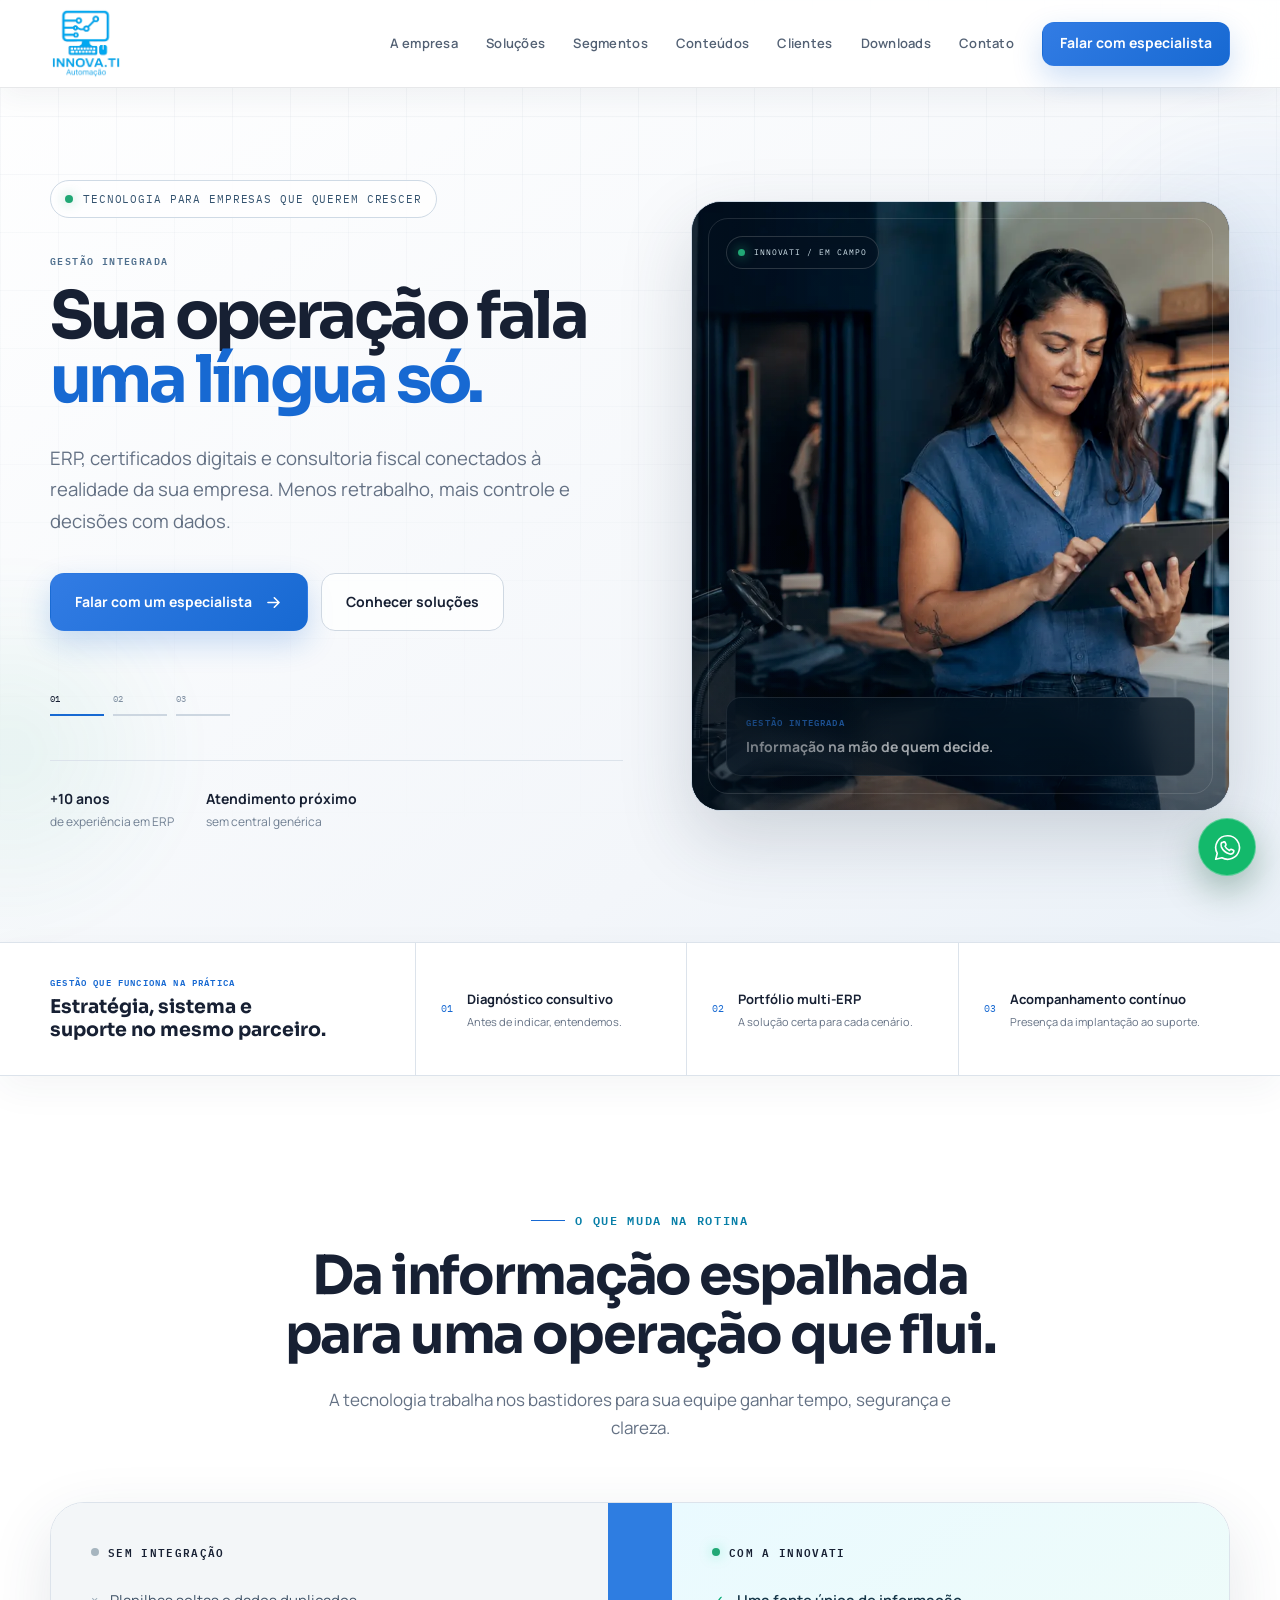
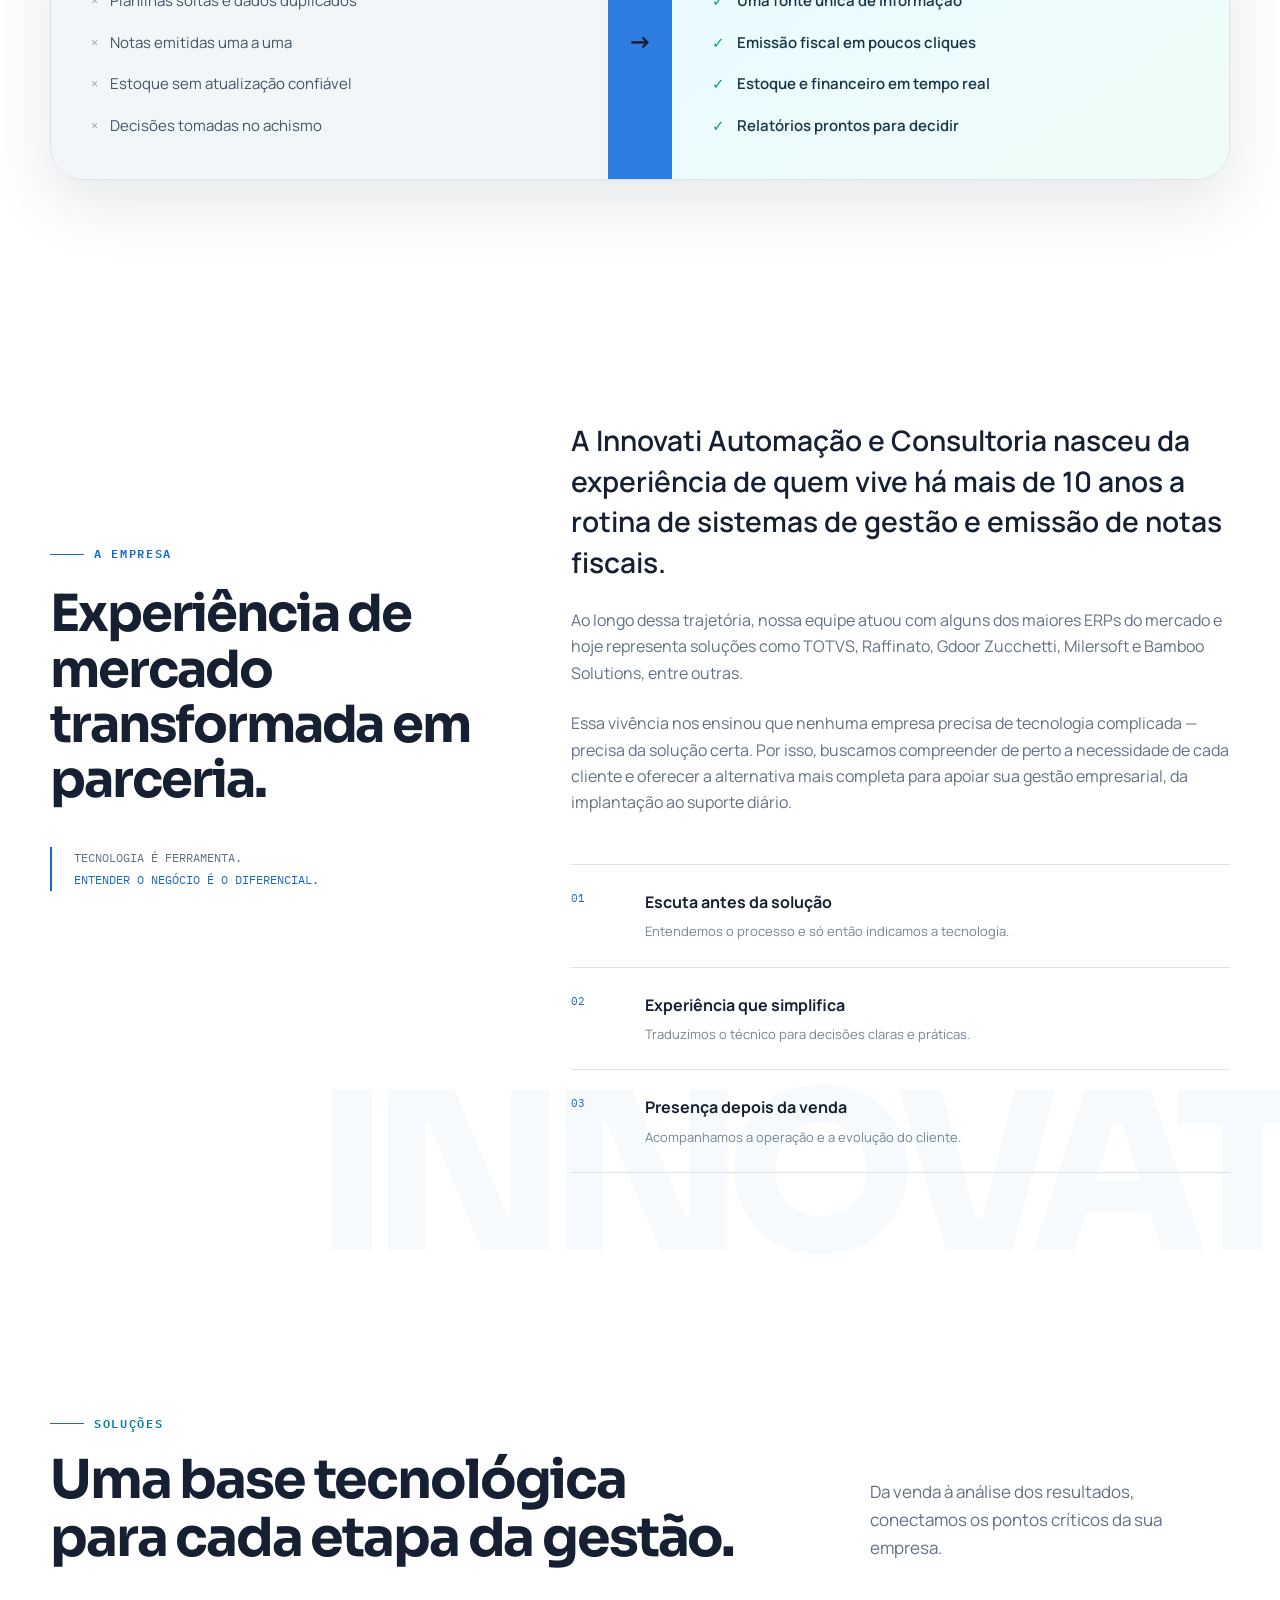
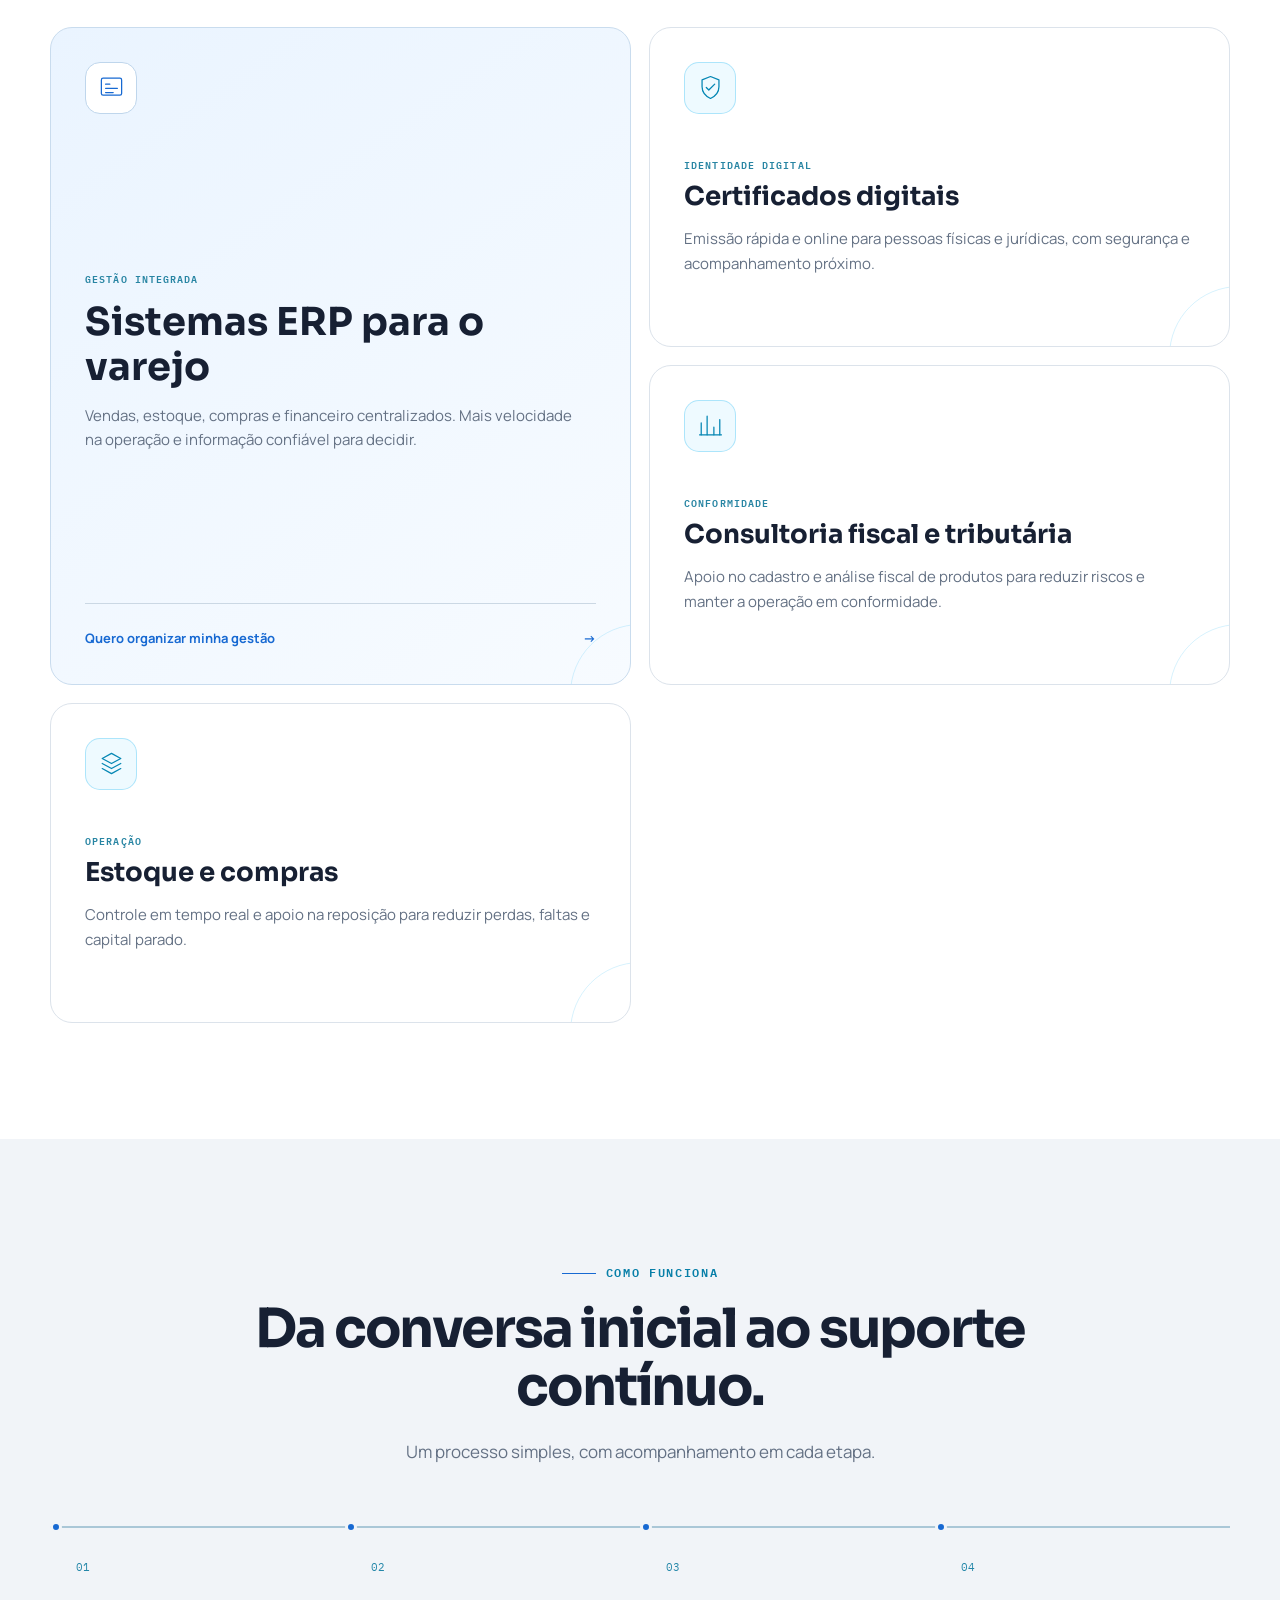
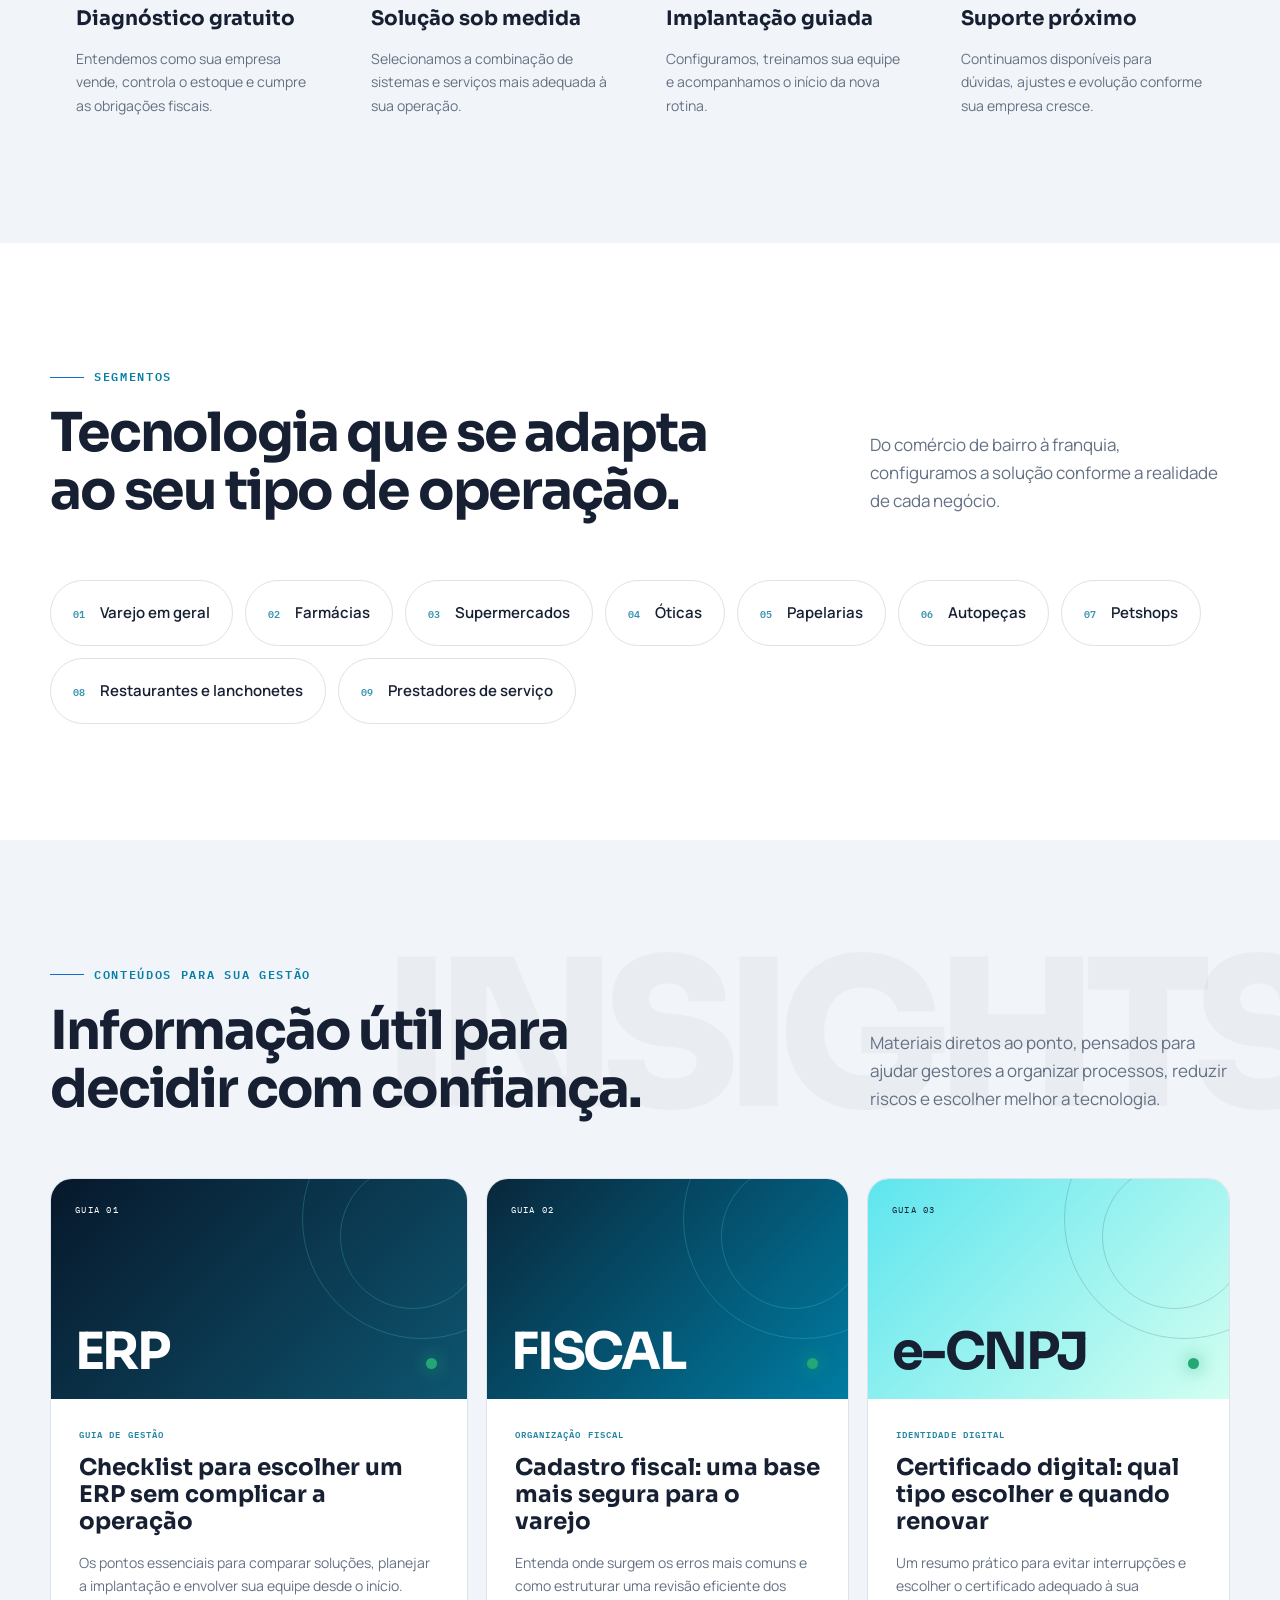
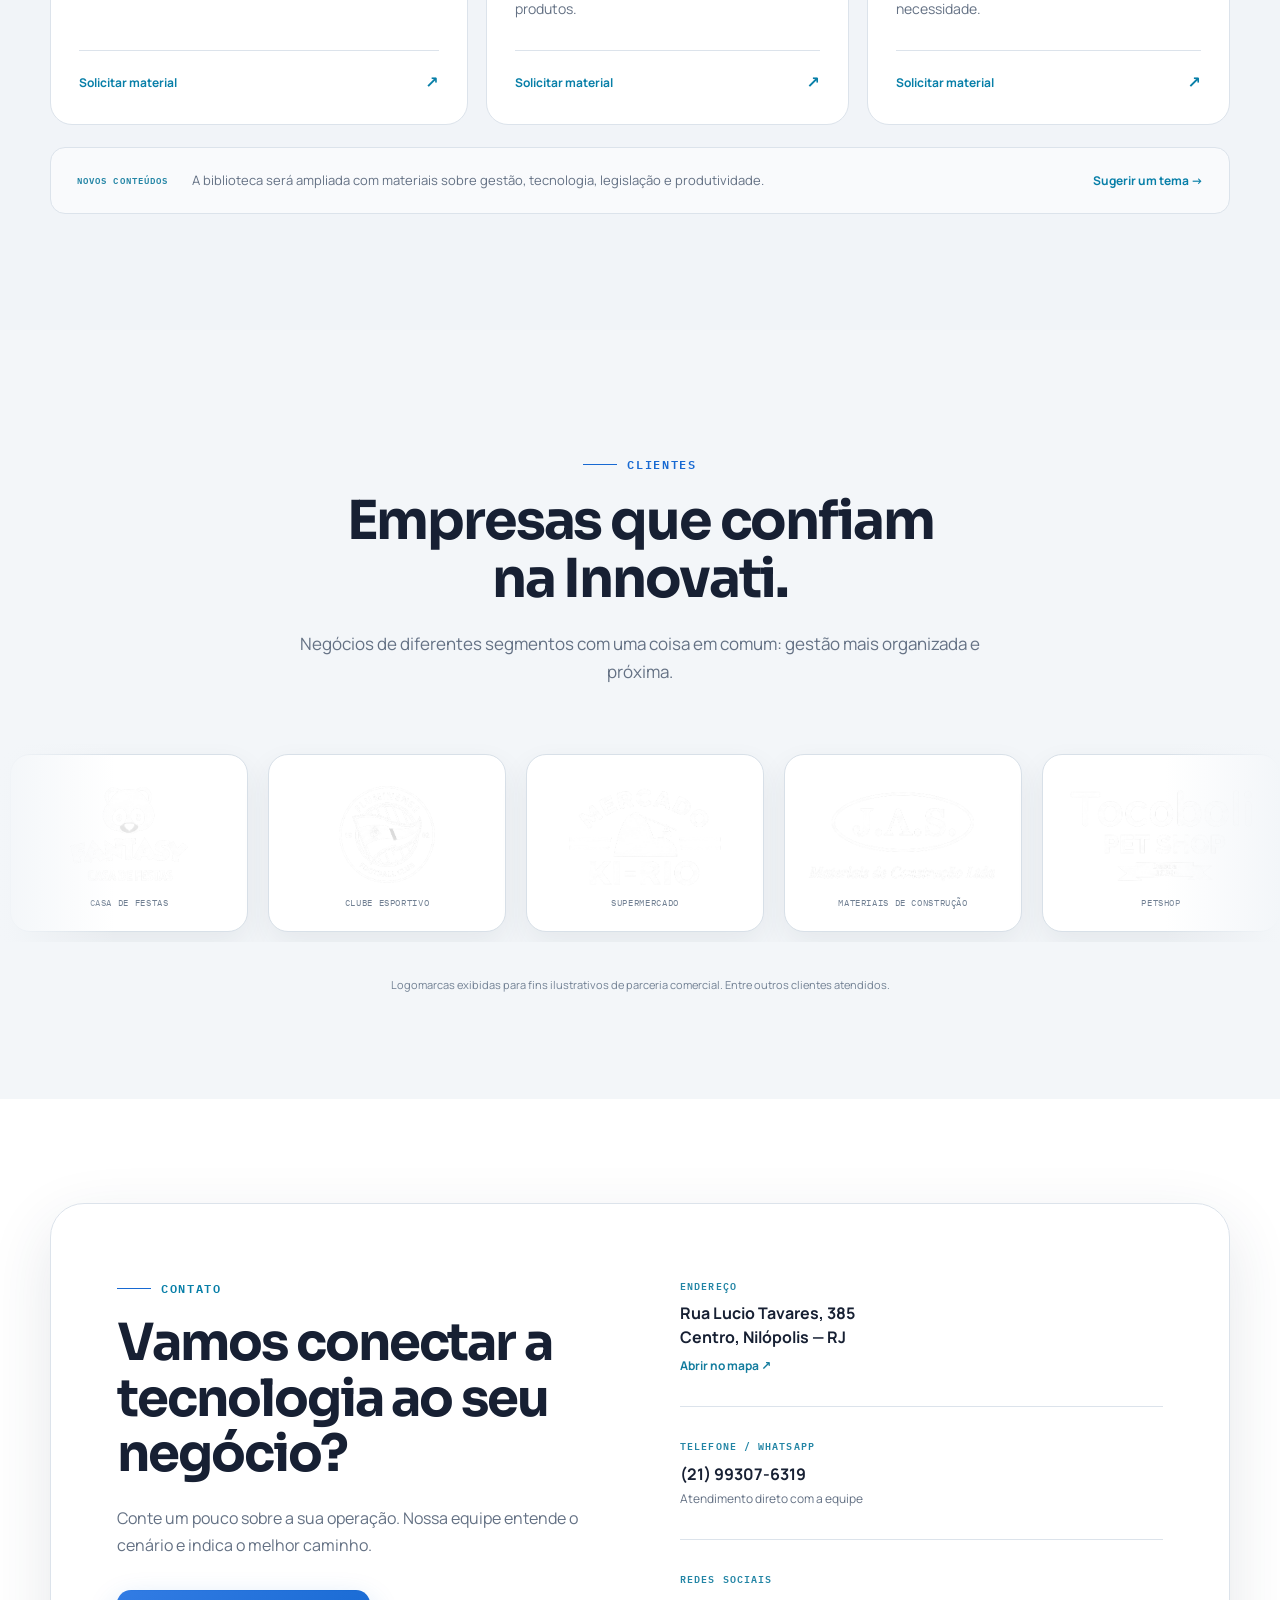
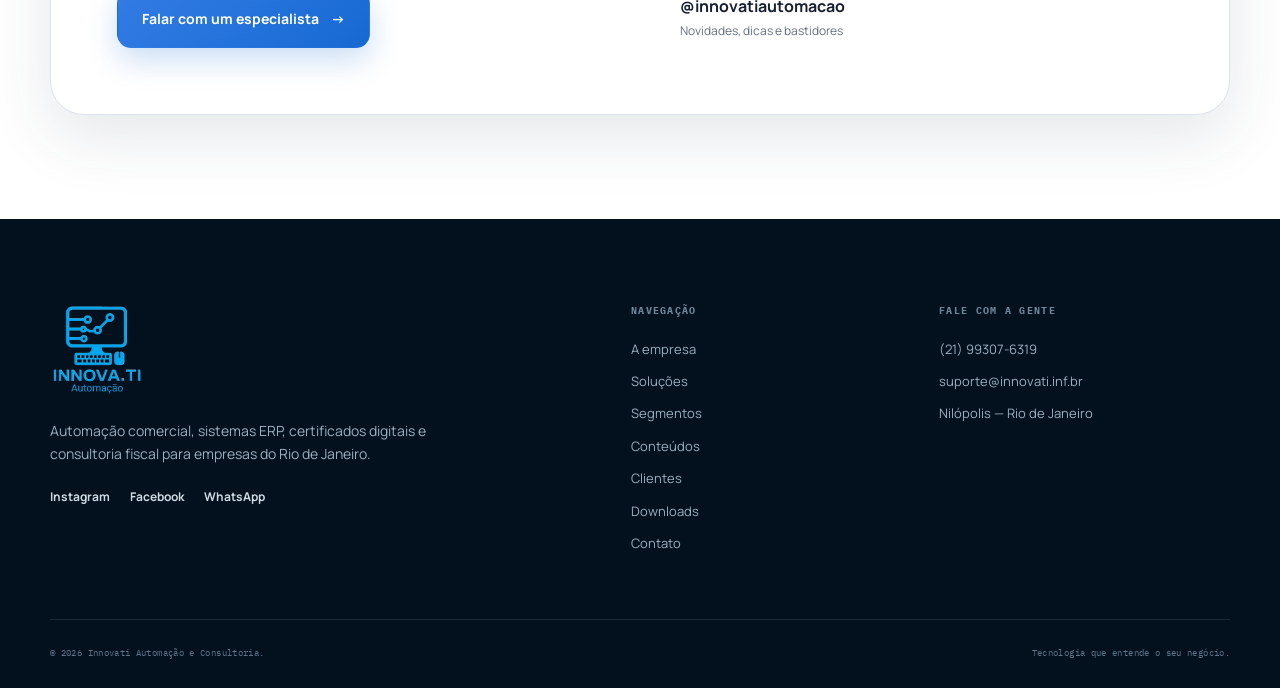
==== commit aadb5264: "Clareia identidade visual e atualiza downloads" ====
--- a/index.html
+++ b/index.html
@@ -3,12 +3,12 @@
 <head>
   <meta charset="utf-8">
   <meta name="viewport" content="width=device-width, initial-scale=1">
-  <meta name="theme-color" content="#061426">
+  <meta name="theme-color" content="#ffffff">
   <meta name="description" content="ERP, certificados digitais e consultoria fiscal para empresas no Rio de Janeiro. Tecnologia próxima, implantação guiada e suporte contínuo.">
   <title>Innovati Automação | ERP, Certificado Digital e Consultoria</title>
   <link rel="preconnect" href="https://fonts.googleapis.com">
   <link rel="preconnect" href="https://fonts.gstatic.com" crossorigin>
-  <link href="https://fonts.googleapis.com/css2?family=IBM+Plex+Mono:wght@400;500;600&family=Manrope:wght@400;500;600;700&family=Syne:wght@600;700;800&display=swap" rel="stylesheet">
+  <link href="https://fonts.googleapis.com/css2?family=IBM+Plex+Mono:wght@400;500;600&family=Manrope:wght@400;500;600;700&family=Sora:wght@600;700;800&display=swap" rel="stylesheet">
   <link rel="icon" href="assets/img/logo-innovati.png" type="image/png">
   <link rel="preload" href="assets/img/hero/hero-gestao.webp" as="image" type="image/webp">
   <link rel="stylesheet" href="css/styles.css">
--- a/css/styles.css
+++ b/css/styles.css
@@ -1,23 +1,23 @@
 :root {
-  --ink: #061426;
-  --ink-soft: #0b2037;
-  --ink-elevated: #102941;
-  --paper: #f7fbfe;
-  --mist: #eaf3f8;
-  --line: #cbdbe5;
-  --line-dark: rgba(163, 204, 229, .18);
-  --text: #0a192c;
-  --muted: #5d7082;
+  --ink: #172033;
+  --ink-soft: #22324a;
+  --ink-elevated: #2d405c;
+  --paper: #ffffff;
+  --mist: #f1f4f8;
+  --line: #dce3eb;
+  --line-dark: rgba(122, 144, 166, .24);
+  --text: #172033;
+  --muted: #647184;
   --muted-dark: #a7bbca;
-  --cyan: #00adef;
-  --cyan-bright: #4de4f2;
-  --mint: #34e2a7;
+  --cyan: #1769d2;
+  --cyan-bright: #2e7de1;
+  --mint: #21a875;
   --coral: #ff725e;
   --white: #fff;
-  --font-display: "Syne", system-ui, sans-serif;
+  --font-display: "Sora", system-ui, sans-serif;
   --font-body: "Manrope", system-ui, sans-serif;
   --font-mono: "IBM Plex Mono", monospace;
-  --shadow: 0 26px 80px rgba(2, 22, 40, .14);
+  --shadow: 0 22px 64px rgba(41, 60, 82, .12);
   --radius-sm: 12px;
   --radius: 22px;
   --radius-lg: 34px;
@@ -665,3 +665,109 @@
   .logo-marquee { overflow-x: auto; }
   .logo-track { animation: none; }
 }
+
+/* Corporate light theme */
+.section-dark { color: var(--text); background: #f4f7fa; }
+
+.site-header {
+  color: var(--text);
+  border-bottom-color: rgba(23,32,51,.1);
+  background: rgba(255,255,255,.9);
+  box-shadow: 0 8px 30px rgba(28,43,61,.06);
+}
+.site-header.is-scrolled { background: rgba(255,255,255,.97); box-shadow: 0 10px 34px rgba(28,43,61,.1); }
+.main-nav a { color: #536174; }
+.main-nav a:hover, .main-nav a[aria-current="page"] { color: var(--text); }
+.main-nav a::after { background: var(--cyan); }
+.menu-toggle { color: var(--text); border-color: var(--line); background: #f8fafc; }
+
+.button-primary { color: var(--white); background: linear-gradient(135deg, #327ce4, #1769d2); box-shadow: 0 12px 30px rgba(23,105,210,.22); }
+.button-primary:hover { box-shadow: 0 15px 34px rgba(23,105,210,.3); }
+.button-ghost { color: var(--text); border-color: #cfd8e2; background: rgba(255,255,255,.72); }
+.button-ghost:hover { border-color: var(--cyan); background: #f2f7ff; }
+
+.hero { color: var(--text); background: linear-gradient(145deg, #ffffff 0%, #f3f6fa 72%, #eaf1f8 100%); }
+.hero-grid { opacity: .62; background-image: linear-gradient(rgba(107,130,153,.1) 1px, transparent 1px), linear-gradient(90deg, rgba(107,130,153,.1) 1px, transparent 1px); }
+.hero-orb-one { background: radial-gradient(circle, rgba(46,125,225,.12), transparent 68%); }
+.hero-orb-two { background: radial-gradient(circle, rgba(33,168,117,.08), transparent 70%); }
+.status-pill { color: #34536f; border-color: #cfdae5; background: rgba(255,255,255,.82); }
+.status-pill i { background: var(--mint); box-shadow: 0 0 12px rgba(33,168,117,.42); }
+.hero-kicker { color: #50708e; }
+.hero h1 { color: var(--text); }
+.hero h1 span { color: var(--cyan); }
+.hero-slide > p { color: var(--muted); }
+.hero-pagination button { color: #8090a2; border-bottom-color: #ccd6e0; }
+.hero-pagination button.is-active { color: var(--text); }
+.hero-pagination button::after { background: var(--cyan); }
+.hero-proof { border-top-color: var(--line); }
+.hero-proof strong { color: var(--text); }
+.hero-proof span { color: #718093; }
+.hero-media { border-color: #cfdae5; box-shadow: 0 28px 72px rgba(37,55,76,.18); }
+
+.trust-strip { color: var(--text); background: #ffffff; border-color: var(--line); box-shadow: 0 12px 36px rgba(37,55,76,.05); }
+.trust-grid > * { border-color: var(--line); }
+.trust-intro span, .trust-grid article i { color: var(--cyan); }
+.trust-grid article span { color: var(--muted); }
+
+.eyebrow-dark, .section-heading-dark .eyebrow { color: var(--cyan); }
+.section-heading-dark p { color: var(--muted); }
+.company { background: #ffffff; }
+.company::before { color: rgba(23,105,210,.035); }
+.company-tagline { color: var(--muted); border-left-color: var(--cyan); }
+.company-tagline span { color: var(--cyan); }
+.company-story > p { color: var(--muted); }
+.company-story .story-lead { color: var(--text); }
+.company-values { border-top-color: var(--line); }
+.company-values article { border-bottom-color: var(--line); }
+.company-values article > span { color: var(--cyan); }
+.company-values small { color: #758397; }
+
+.solution-featured { color: var(--text); border-color: #c9dcee; background: linear-gradient(145deg, #eaf4ff, #f7fbff); }
+.solution-featured .solution-icon { color: var(--cyan); border-color: #bfd6ec; background: #ffffff; }
+.solution-featured p { color: var(--muted); }
+.solution-card > a { color: var(--cyan); border-top-color: #cbd8e4; }
+
+.clients { background: #f3f6f9; }
+.clients .section-heading h2 { color: var(--text); }
+.logo-marquee::before { background: linear-gradient(90deg, #f3f6f9, transparent); }
+.logo-marquee::after { background: linear-gradient(-90deg, #f3f6f9, transparent); }
+.client-logo { border-color: #d8e0e8; background: #ffffff; box-shadow: 0 12px 30px rgba(37,55,76,.07); }
+.client-logo:hover { border-color: #9fc3e8; background: #f8fbff; }
+.client-logo img { filter: grayscale(1); opacity: .68; }
+.client-logo:hover img { filter: none; opacity: 1; }
+.client-logo span, .client-note { color: #718093; }
+
+.contact-dialog { color: var(--text); border-color: #d5dee8; background: #ffffff; box-shadow: 0 42px 120px rgba(28,43,61,.28); }
+.contact-dialog::backdrop { background: rgba(28,43,61,.48); }
+.dialog-shell { background-color: #ffffff; background-image: linear-gradient(rgba(23,105,210,.035) 1px, transparent 1px), linear-gradient(90deg, rgba(23,105,210,.035) 1px, transparent 1px); }
+.dialog-close { color: var(--text); border-color: var(--line); background: #f4f7fa; }
+.dialog-intro p { color: var(--muted); }
+.request-context { color: #244e78; border-color: #c7dbef; background: #eff7ff; }
+.field > span { color: #526174; }
+.field input, .field select, .field textarea { color: var(--text); border-color: #d5dee8; background-color: #f7f9fc; }
+.field select option { color: var(--text); background: #ffffff; }
+.field input::placeholder, .field textarea::placeholder { color: #8795a6; }
+.field input:focus, .field select:focus, .field textarea:focus { border-color: var(--cyan); background-color: #ffffff; box-shadow: 0 0 0 3px rgba(23,105,210,.1); }
+.form-footer small { color: #718093; }
+
+.downloads-page { color: var(--text); background: #f5f7fa; }
+.downloads-hero { background: linear-gradient(145deg, #ffffff, #eef3f8); }
+.downloads-hero::before { opacity: .55; background-image: linear-gradient(rgba(107,130,153,.1) 1px, transparent 1px), linear-gradient(90deg, rgba(107,130,153,.1) 1px, transparent 1px); }
+.downloads-hero p { color: var(--muted); }
+.downloads-grid { grid-template-columns: repeat(2, 1fr); }
+.download-card { color: var(--text); border-color: var(--line); background: #ffffff; box-shadow: 0 16px 42px rgba(37,55,76,.08); }
+.download-card:hover { border-color: #9fc3e8; box-shadow: 0 22px 52px rgba(37,55,76,.12); }
+.download-card .download-icon { color: var(--cyan); border-color: #c8dced; background: #f1f7ff; }
+.download-card .download-type { color: var(--cyan); }
+.download-card p, .downloads-note { color: var(--muted); }
+.downloads-note a { color: var(--cyan); }
+
+@media (max-width: 820px) {
+  .main-nav { background: rgba(255,255,255,.985); }
+  .main-nav a { color: var(--text); border-bottom-color: var(--line); }
+  .main-nav a::after { color: var(--cyan); }
+}
+
+@media (max-width: 560px) {
+  .downloads-grid { grid-template-columns: 1fr; }
+}
